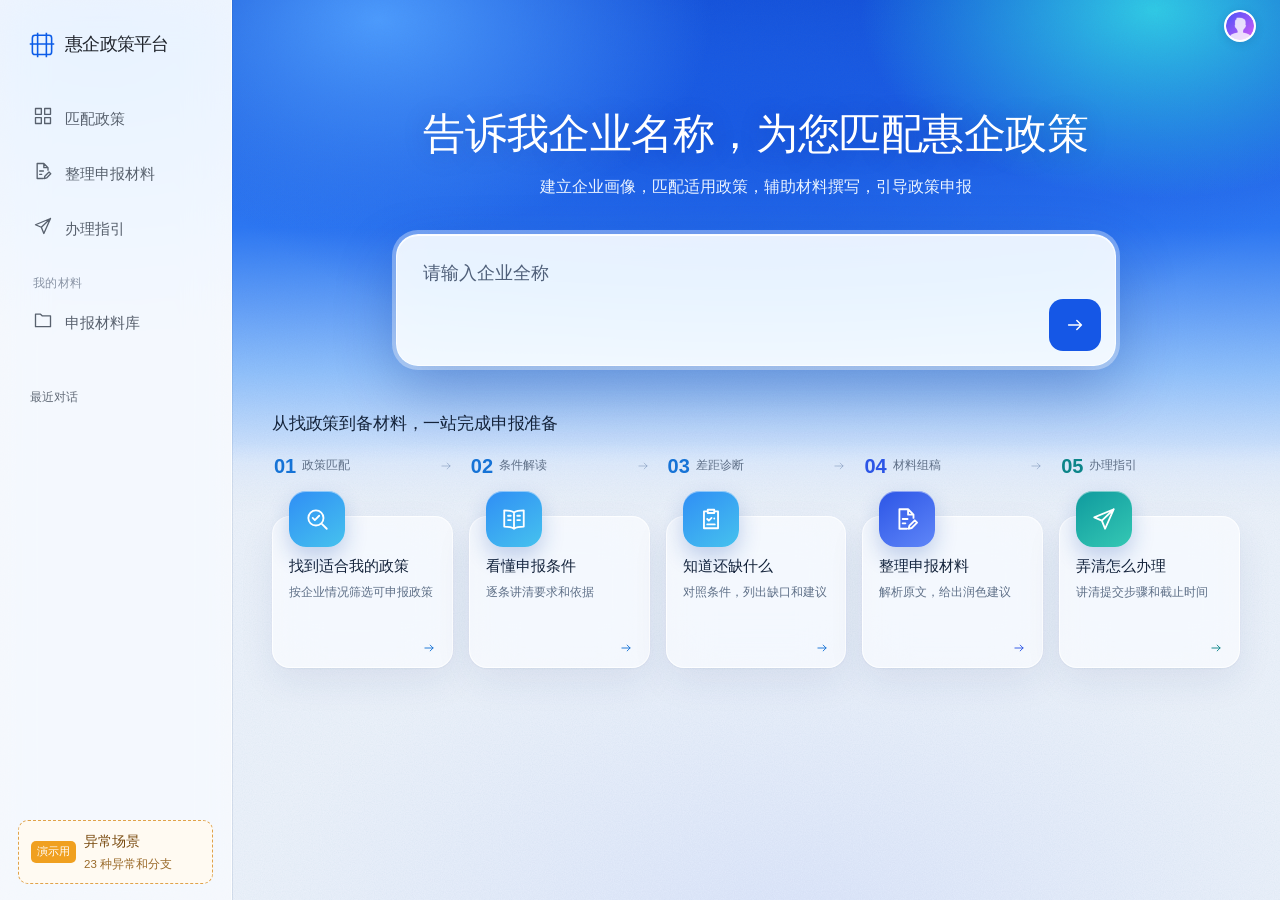
==== index.html @ 9d488b81 "Publish 8773: scenario 17 uses an online-submission policy Co-Authored-By: Claude Opus 5.5 <noreply@" ====
<!doctype html>
<html lang="zh-CN">
<head>
  <meta charset="utf-8">
  <meta name="viewport" content="width=device-width,initial-scale=1">
  <meta name="theme-color" content="#f5f6f8">
  <title>企政策智能体V2.3</title>
  <meta name="description" content="企政策智能体V2.3">
  <meta property="og:title" content="企政策智能体V2.3">
  <meta property="og:description" content="企政策智能体V2.3">
  <link rel="icon" href="data:image/svg+xml,%3Csvg xmlns='http://www.w3.org/2000/svg' viewBox='0 0 40 40'%3E%3Crect width='40' height='40' rx='10' fill='%230c5ce8'/%3E%3Cpath d='M11 12h18v16H11zM16 8v24m8-24v24M8 20h24' stroke='white' fill='none' stroke-width='2'/%3E%3C/svg%3E">
  <link rel="stylesheet" href="styles.css?v=glass-d11-check">
  <link rel="stylesheet" href="materials.css?v=glass-d11-check">
  <link rel="stylesheet" href="project-workspace.css?v=glass-d11-check">
  <link rel="stylesheet" href="prep-cards.css?v=reuse-1112b">
  <link rel="stylesheet" href="version-drawer.css?v=glass-d11-check">
  <link rel="stylesheet" href="batch.css?v=glass-d11-check">
  <link rel="stylesheet" href="home-feed.css?v=glass-d11-check">
  <link rel="stylesheet" href="home.css?v=glass-d11-check">
  <link rel="stylesheet" href="match.css?v=relax-1112b">
  <link rel="stylesheet" href="drawer.css?v=glass-d11-check">
  <link rel="stylesheet" href="start-home.css?v=glass-d11-check">
  <link rel="stylesheet" href="aurora-glass.css?v=glass-d11-check">
  <link rel="stylesheet" href="v23.css?v=guide-1113">
  <script defer src="expert-personas.js?v=subsidy-1110"></script>
  <script defer src="sim.js?v=real-1112"></script>
  <script defer src="public-policy-data.js?v=upload-1113"></script>
  <script defer src="landing-data.js?v=glass-d11-check"></script>
  <script defer src="home-feed.js?v=glass-d11-check"></script>
  <script defer src="demo-data.js?v=glass-d11-check"></script>
  <script defer src="store.js?v=v23-share-1112"></script>
  <script defer src="materials.js?v=ai-1112"></script>
  <script defer src="views.js?v=glass-d11-check"></script>
  <script defer src="match.js?v=revert-1113"></script>
  <script defer src="chat.js?v=revert-1113"></script>
  <script defer src="project-workspace.js?v=real-1112b"></script>
  <script defer src="batch.js?v=v23-own"></script>
  <script defer src="scenarios.js?v=prd-1113"></script>
  <script defer src="app.js?v=edit-1112"></script>
</head>
<body>
  <a class="skip-link" href="#page-content">跳到主要内容</a>
  <div class="app-shell">
    <button class="sidebar-backdrop" aria-label="关闭菜单" data-action="close-menu" hidden></button>
    <aside class="sidebar" id="sidebar" aria-label="主要导航">
      <a class="brand" href="#dashboard" data-route="dashboard" aria-label="返回惠企政策平台首页">
        <svg viewBox="0 0 32 32" aria-hidden="true"><rect x="5" y="6" width="22" height="22" rx="3"/><path d="M11 3v28M21 3v28M2 16h28"/></svg>
        <span>惠企政策平台</span>
      </a>
      <button class="create-button" data-route="new" hidden><span data-icon="plus"></span>创建新任务</button>
      <!-- V2.3：左侧导航：匹配政策 / 整理申报材料 / 办理指引（每次都新开对话），我的材料，最近对话。 -->
      <nav class="primary-nav" aria-label="主要导航">
        <a href="#dashboard?work=interpret" data-nav="interpret" data-action="nav-work" data-work="interpret" title="不知道能申报什么政策，从企业开始找"><span data-icon="grid"></span>匹配政策</a>
        <a href="#dashboard?work=assembly" data-nav="assembly" data-action="nav-work" data-work="assembly" title="已经选好政策，来整理申报材料"><span data-icon="step-compose"></span>整理申报材料</a>
        <a href="#dashboard?work=guidance" data-nav="guidance" data-action="nav-work" data-work="guidance" title="材料已经备好，来核对并了解怎么提交"><span data-icon="step-submit"></span>办理指引</a>
        <a href="#batch" data-nav="batch" hidden><span data-icon="search"></span>批量匹配</a>
        <a href="#services" data-nav="services" hidden><span data-icon="layers"></span>政策服务</a>
        <div class="sidebar-section-heading nav-group-heading">我的材料</div>
        <a href="#library" data-nav="library"><span data-icon="folder"></span>申报材料库</a>
      </nav>
      <div class="sidebar-projects"><div class="sidebar-section-heading">最近对话</div><div id="recent-projects"></div></div>
      <!-- 演示入口：和产品导航分开，固定在左下角，正式版不带。 -->
      <a class="demo-entry" href="#scenarios" data-nav="scenarios" title="一键查看主流程之外的 23 种异常和分支"><span class="demo-entry-tag">演示用</span><strong>异常场景</strong><small>23 种异常和分支</small></a>
      <div class="sidebar-bottom"><div class="demo-identity"><span class="identity-mark">企</span><div><strong>企业服务空间</strong></div><span class="demo-dot" aria-hidden="true"></span></div><p id="storage-status" class="storage-status" aria-live="polite"></p></div>
    </aside>
    <div class="app-account">
      <button type="button" class="app-avatar" data-account-toggle aria-label="账号" aria-haspopup="true" aria-expanded="false"><img src="assets/default-avatar.png" alt=""></button>
      <div class="account-menu" role="menu" hidden>
        <div class="account-menu-head">
          <img src="assets/default-avatar.png" alt="">
          <div class="account-menu-id"><strong>万大圣用户</strong><span>138****0000</span></div>
        </div>
        <button type="button" class="account-menu-logout" data-account-logout role="menuitem">退出登录</button>
      </div>
    </div>
    <div class="main-shell">
      <header class="mobile-header"><button class="icon-button" aria-label="打开菜单" aria-expanded="false" aria-controls="sidebar" data-action="open-menu"><span data-icon="menu"></span></button><a href="landing.html">惠企政策平台</a></header>
      <div class="user-filter" hidden><label for="user-type">用户筛选</label><select id="user-type"><option value="enterprise">企业用户</option><option value="researcher">政策研究员</option></select></div>
      <main id="main-content"><div id="page-content" tabindex="-1"></div></main>
    </div>
  </div>
  <div class="toast" id="toast" role="status" aria-live="polite" hidden></div>
  <noscript><p class="noscript">请在浏览器中开启 JavaScript，以使用任务与材料版本功能。</p></noscript>
</body>
</html>
---- styles.css ----
:root{--ink:#20242c;--muted:#626b78;--soft:#f5f6f8;--line:#e5e8ed;--blue:#0c5ce8;--blue-hover:#074bbf;--blue-wash:#edf3ff;--green:#28664b;--green-wash:#edf5ef;--amber:#8a541c;--amber-wash:#fbf2e6;--radius:14px;--sidebar:232px;--ease:cubic-bezier(.16,1,.3,1);color-scheme:light;font-family:-apple-system,BlinkMacSystemFont,"Segoe UI","PingFang SC","Microsoft YaHei",sans-serif;color:var(--ink);font-synthesis:none;line-height:1.6;font-size:14px}
*{box-sizing:border-box}body{margin:0;background:#fff}button,input,textarea,select{font:inherit}button,a,input,textarea,select{-webkit-tap-highlight-color:transparent}button{color:inherit;cursor:pointer}a{color:inherit;text-decoration:none}button{border:0;background:none}button:disabled,[aria-disabled=true]{cursor:not-allowed;opacity:.55}button:focus-visible,a:focus-visible,summary:focus-visible{outline:3px solid #83adff;outline-offset:4px}input:focus-visible,textarea:focus-visible,select:focus-visible{outline:2px solid var(--blue);outline-offset:2px}::selection{background:#d7e5ff;color:#163e82}input,textarea{caret-color:var(--blue)}::-webkit-scrollbar{width:7px;height:7px}::-webkit-scrollbar-thumb{background:#cdd2da;border-radius:8px}::-webkit-scrollbar-track{background:transparent}h1,h2,h3,h4,p{margin:0}h1,h2,h3,h4{font-weight:600;text-wrap:balance;line-height:1.4}h1{font-size:28px;letter-spacing:-.025em}h2{font-size:18px;letter-spacing:-.015em}h3{font-size:15px}h4{font-size:15px}svg.icon{width:20px;height:20px;stroke:currentColor;stroke-width:1.6;fill:none;stroke-linecap:round;stroke-linejoin:round;flex-shrink:0}small{font-size:12px}.muted{color:var(--muted)}.sr-only{position:absolute;width:1px;height:1px;padding:0;margin:-1px;overflow:hidden;clip:rect(0,0,0,0);white-space:nowrap;border:0}[hidden]{display:none!important}.skip-link{position:fixed;left:260px;top:-80px;padding:10px 20px;background:var(--blue);color:white;z-index:100}.skip-link:focus{top:12px}.app-shell{min-height:100dvh}.sidebar{position:fixed;inset:0 auto 0 0;width:var(--sidebar);background:var(--soft);padding:30px 18px 16px;display:flex;flex-direction:column;z-index:40}.brand{display:flex;gap:9px;align-items:center;padding:0 10px;font-size:18px;letter-spacing:-.04em;font-weight:650;white-space:nowrap}.brand svg{width:28px;height:28px;stroke:var(--blue);fill:none;stroke-width:1.8}.create-button{display:flex;align-items:center;justify-content:flex-start;gap:12px;margin:38px 0 22px;border-radius:10px;padding:13px 15px;background:#fff;box-shadow:0 2px 5px #242d3d09;font-size:15px;font-weight:600;transition:background .18s}.create-button:hover{background:#e9edf3}.primary-nav{display:grid;gap:6px}.primary-nav a{padding:11px 15px;display:flex;align-items:center;gap:12px;border-radius:9px;color:#58616e;font-size:15px}.primary-nav a:hover{background:#e9ecf1;color:var(--ink)}.primary-nav a.is-active{background:#e5edff;color:#174faf;font-weight:600}.sidebar-projects{margin-top:40px;padding:0 12px;overflow:auto}.sidebar-section-heading{font-size:12px;color:var(--muted);margin-bottom:12px}.recent-project{display:block;max-width:100%;overflow:hidden;text-overflow:ellipsis;white-space:nowrap;padding:7px 0;text-align:left;color:#5e6672;font-size:13px}.recent-project:hover{color:var(--blue)}.sidebar-bottom{margin-top:auto;padding:24px 8px 0}.demo-identity{display:flex;align-items:center;gap:10px}.identity-mark{display:grid;place-items:center;width:35px;height:35px;background:#e6ebf3;color:#364255;border-radius:10px;font-weight:600}.demo-identity strong{display:block;font-size:13px;font-weight:500}.demo-identity div span{display:block;font-size:11px;color:var(--muted)}.demo-dot{margin-left:auto;width:6px;height:6px;border-radius:50%;background:#6a8575}.storage-status{color:var(--amber);font-size:11px;margin-top:10px;line-height:1.6}.storage-status:empty{display:none}.main-shell{margin-left:var(--sidebar)}#main-content{max-width:1512px;padding:42px 48px 64px;margin:0 auto}#page-content{outline:none}.mobile-header{display:none}.page-header{display:flex;align-items:center;justify-content:space-between;gap:24px;margin-bottom:30px}.page-header p{margin-top:8px;max-width:72ch}.page-actions,.focus-actions{display:flex;align-items:center;gap:18px}.button,.text-button,.icon-button{display:inline-flex;align-items:center;justify-content:center;gap:8px;min-height:38px;border-radius:8px;font-weight:500;white-space:nowrap;transition:background .16s,color .16s}.button{padding:9px 16px;line-height:1.45;font-size:13px}.button-primary{background:var(--blue);color:#fff}.button-primary:hover{background:var(--blue-hover)}.button-secondary{background:#f0f2f5;color:#344050}.button-secondary:hover{background:#e4e8ee}.text-button{color:var(--blue);min-height:34px;padding:5px 0;font-size:13px}.text-button:hover{color:#073b94;text-decoration:underline;text-underline-offset:4px}.icon-button{width:38px;height:38px}.icon-button:hover{background:var(--soft)}.tag{display:inline-flex;align-items:center;gap:4px;font-size:11px;font-weight:500;line-height:1.4;padding:4px 7px;border-radius:4px;white-space:nowrap}.tag-muted{color:#5d6673;background:#f0f2f5}.tag-success{color:var(--green);background:var(--green-wash)}.tag-warn{color:var(--amber);background:var(--amber-wash)}.section-heading{display:flex;align-items:center;justify-content:space-between;gap:16px;margin-bottom:18px}.section-heading>.muted{font-size:12px}.focus-panel{display:grid;grid-template-columns:1fr 220px;background:#f3f6fb;border-radius:var(--radius);overflow:hidden;margin-bottom:38px}.focus-main{padding:30px 32px}.section-label{display:block;font-size:12px;color:var(--muted);margin-bottom:8px}.focus-main h2{font-size:24px;margin-bottom:6px}.focus-next{margin:22px 0 14px;font-size:14px;font-weight:500}.focus-actions{margin-top:22px}.focus-side{background:#eaf0f9;display:flex;flex-direction:column;align-items:flex-start;justify-content:center;padding:26px 32px;font-size:13px}.focus-side>.muted{font-size:12px;margin-top:3px}.readiness-value{font-size:46px;font-weight:600;letter-spacing:-.04em;line-height:1.4;font-variant-numeric:tabular-nums}.readiness-value span{font-size:20px;margin-left:3px}.focus-side .text-button{margin-top:7px}.step-progress{max-width:320px;display:flex;align-items:center;gap:14px;font-size:11px;color:var(--muted);font-variant-numeric:tabular-nums}.step-progress span{white-space:nowrap}progress{appearance:none;border:0;height:5px;width:100%;border-radius:6px;display:block;background:#dfe5ef;overflow:hidden}progress::-webkit-progress-bar{background:#dfe5ef;border-radius:6px}progress::-webkit-progress-value{background:#6b8ebc;border-radius:6px}progress::-moz-progress-bar{background:#6b8ebc;border-radius:6px}.capability-section{margin-bottom:38px}.capability-strip{display:grid;grid-template-columns:repeat(6,minmax(0,1fr));gap:14px}.capability-item{display:flex;align-items:center;gap:10px;text-align:left;padding:14px 8px;border-radius:10px;transition:background .15s;font-size:12px;font-weight:500}.capability-item:hover{background:#f4f6fa}.role-avatar{display:block;flex:none;width:42px;height:42px;border-radius:50%;background:#e6eefc url("data:image/svg+xml,%3Csvg xmlns='http://www.w3.org/2000/svg' viewBox='0 0 22 24' fill='%231f5fd6'%3E%3Cpath d='M10 4l1.9 5.6 5.6 1.9-5.6 1.9L10 19l-1.9-5.6-5.6-1.9 5.6-1.9L10 4Zm7.5 12l.8 2.2 2.2.8-2.2.8-.8 2.2-.8-2.2-2.2-.8 2.2-.8.8-2.2Z'/%3E%3C/svg%3E") center/62% no-repeat}.capability-item .role-avatar{width:36px;height:36px}.task-board{display:grid;grid-template-columns:repeat(3,minmax(0,1fr));gap:22px}.board-column{min-width:0}.board-column-header{display:flex;gap:9px;align-items:center;margin-bottom:16px;font-size:13px;padding:0 2px}.board-column-header h3{font-size:13px;font-weight:500}.board-count{display:grid;place-items:center;min-width:20px;height:20px;background:#eceff3;border-radius:5px;color:#55606f;font-size:11px;font-variant-numeric:tabular-nums}.board-cards{display:grid;gap:14px}.task-card{padding:20px;background:#f7f8fa;border-radius:12px;min-width:0}.task-card-company{display:block;font-size:11px;white-space:nowrap;overflow:hidden;text-overflow:ellipsis;margin-bottom:10px}.task-card-title{padding:0;text-align:left;font-size:15px;line-height:1.5;font-weight:600;overflow-wrap:anywhere}.task-card-title:hover{color:var(--blue)}.task-card>p{margin:12px 0 22px;color:var(--muted);font-size:12px;line-height:1.8}.task-card .step-progress{display:grid;gap:8px}.task-card-footer{display:flex;align-items:center;justify-content:space-between;gap:8px;margin-top:17px;padding-top:12px;border-top:1px solid var(--line)}.task-card-footer>.muted{font-size:11px}.task-card-footer .text-button{font-size:12px}.board-empty{padding:28px 8px;font-size:12px}.archive-section{margin-top:36px}.archive-row{display:flex;align-items:center;gap:20px;padding:18px 0;border-top:1px solid var(--line)}.archive-row>div{flex:1}.archive-row p{font-size:12px;margin-top:4px}.archive-row h3{font-size:14px}.task-stepper{display:flex;list-style:none;margin:0 0 40px;padding:0;gap:12px}.task-stepper li{flex:1;position:relative}.task-stepper li:not(:last-child):after{content:"";position:absolute;right:3px;top:19px;width:calc(100% - 48px);height:1px;background:var(--line);transform:translateX(50%);z-index:-1}.task-stepper button{padding:0;display:flex;align-items:center;flex-wrap:wrap;gap:10px;text-align:left;background:#fff;max-width:150px}.step-number{display:grid;place-items:center;width:32px;height:32px;border-radius:50%;background:#edf0f5;color:#687487;font-size:12px;flex:none}.step-number .icon{width:15px;height:15px}.task-stepper button>span:nth-child(2){font-size:13px;font-weight:500}.task-stepper small{flex-basis:100%;padding-left:42px;color:var(--muted);margin-top:-8px;font-size:11px}.is-complete .step-number{background:#e5efff;color:var(--blue)}.task-overview{display:grid;grid-template-columns:.85fr 1.15fr;gap:48px;margin-bottom:42px}.content-panel>h2{margin-bottom:16px}.content-panel>p{margin:12px 0}.content-panel>h2:not(:first-child){margin-top:30px}.next-action-text{font-size:22px;font-weight:500;line-height:1.5}.content-panel>.step-progress{margin:24px 0}.summary-list{margin:0;display:grid;gap:14px}.summary-list>div{display:grid;grid-template-columns:90px 1fr;gap:20px;line-height:1.7;font-size:13px}.summary-list dt{color:var(--muted)}.summary-list dd{margin:0;overflow-wrap:anywhere}.result-links{display:grid;grid-template-columns:repeat(3,minmax(0,1fr));column-gap:32px}.result-link{position:relative;padding:20px 24px 20px 0;border-top:1px solid var(--line);display:grid;text-align:left;gap:5px}.result-link>span{font-weight:500}.result-link small{color:var(--muted);font-size:12px}.result-link svg{position:absolute;right:0;top:22px;width:16px}.result-link:hover{color:var(--blue)}.new-task-layout{max-width:900px;margin:52px auto 0}.new-task-form{max-width:100%}.form-grid{display:grid;grid-template-columns:repeat(2,minmax(0,1fr));gap:22px}.form-field{display:grid;gap:8px;min-width:0;font-size:13px;font-weight:500}.form-field input,.form-field textarea,.services-toolbar input,.source-editor{width:100%;border:1px solid #d7dce4;background:#fff;border-radius:8px;padding:11px 13px;color:var(--ink);font-weight:400;min-height:42px;line-height:1.65;resize:vertical}.form-field input::placeholder,.form-field textarea::placeholder,.services-toolbar input::placeholder{color:#737b88}.new-task-form .form-grid{grid-template-columns:1.6fr 1fr 1.2fr;margin-top:26px}.request-field{margin-top:24px}.request-field textarea{min-height:155px;padding:18px;font-size:15px;border-radius:14px}.form-actions{margin-top:20px;display:flex;align-items:center;justify-content:space-between;gap:16px}.form-actions>.muted{font-size:12px}.prompt-examples{margin-top:40px;display:grid;grid-template-columns:repeat(3,1fr);gap:16px}.prompt-examples>h2{grid-column:1/-1;font-size:13px;color:var(--muted);font-weight:400;margin-bottom:0}.prompt-card{display:flex;align-items:center;justify-content:space-between;padding:17px 18px;border-radius:10px;background:#f5f6f8;font-size:13px;font-weight:500;gap:8px}.prompt-card:hover{background:#eaf0fa}.prompt-card svg{width:16px}.start-work-visual{width:156px;height:126px;position:relative;overflow:hidden;margin:0 auto 26px;pointer-events:none}.start-work-visual img{width:489.6px;height:293.6px;position:absolute;max-width:none;left:-165.4px;top:-81.4px}.new-task-intro{text-align:center;margin-bottom:34px}.new-task-intro h2{font-size:26px;letter-spacing:-.02em}.new-task-intro p{font-size:13px;margin-top:10px;color:var(--muted)}.profile-layout{display:grid;grid-template-columns:minmax(0,1.1fr) minmax(0,1fr);gap:54px}.profile-layout .section-heading{margin-bottom:24px}.profile-layout .form-actions{flex-wrap:wrap}.profile-layout form>.muted{font-size:12px;margin-top:20px}.source-list{display:grid}.source-row{display:flex;align-items:center;justify-content:space-between;gap:10px;padding:15px 0;border-top:1px solid var(--line);font-size:12px}.source-row>div{display:flex;align-items:center;gap:9px;flex-wrap:wrap}.source-row .icon{width:17px;color:#7a8595}.source-row .text-button{font-size:12px}.services-toolbar{display:flex;align-items:center;justify-content:space-between;gap:24px;padding-bottom:0;margin-bottom:30px;border-bottom:1px solid var(--line)}.service-tabs{display:flex;align-items:center;gap:30px;align-self:stretch}.service-tab{font-size:17px;font-weight:500;color:#727b89;padding:16px 0 20px;position:relative}.service-tab.is-active{color:var(--ink);font-weight:600}.service-tab.is-active:after{content:"";height:3px;position:absolute;bottom:-1px;left:0;right:0;background:var(--blue);border-radius:3px}.services-toolbar form{display:flex;gap:8px;margin-bottom:10px}.services-toolbar input{max-width:230px;min-height:36px;padding:7px 11px;font-size:12px}.services-grid{display:grid;grid-template-columns:repeat(3,minmax(0,1fr));column-gap:32px;row-gap:36px}.service-card{min-width:0;border-top:1px solid var(--line);padding-top:24px;display:flex;flex-direction:column}.service-card>.role-avatar{width:54px;height:54px;margin-bottom:17px}.service-card h2{font-size:18px}.service-description{margin:12px 0;color:var(--muted);font-size:13px;line-height:1.85;max-width:42ch}.service-output{font-size:12px;line-height:1.8;margin-top:8px}.service-output>.muted{display:block;font-size:11px;margin-bottom:2px}.service-card-footer{display:flex;align-items:center;justify-content:space-between;gap:12px;margin-top:auto;padding-top:22px}.service-tags{display:flex;flex-wrap:wrap;gap:6px}.team-avatar-stack{display:flex;padding-left:0;margin-bottom:18px}.team-avatar-stack .role-avatar{width:46px;height:46px;box-shadow:0 0 0 3px white}.team-avatar-stack .role-avatar+.role-avatar{margin-left:-8px}.services-grid:has(.team-sequence){grid-template-columns:repeat(2,minmax(0,1fr));gap:40px}.team-sequence{list-style:none;counter-reset:team-step;display:grid;grid-template-columns:1fr 1fr;gap:12px 20px;padding:20px 0;margin:0;border-top:1px solid var(--line)}.team-sequence li{counter-increment:team-step;font-size:12px;display:flex;gap:8px}.team-sequence li:before{content:counter(team-step);display:inline-grid;place-items:center;width:19px;height:19px;background:#edf2fa;color:#45638e;border-radius:4px;font-size:10px;flex:none}.policy-list{display:grid;grid-template-columns:repeat(2,minmax(0,1fr));gap:36px}.policy-card{padding:22px 0;border-top:1px solid var(--line)}.policy-card-head{display:flex;justify-content:space-between;gap:12px;margin-bottom:15px}.policy-card h2{font-size:20px;margin-bottom:12px}.policy-card>p{font-size:13px;color:var(--muted);line-height:1.85;margin-bottom:12px}.policy-reasons{margin:20px 0;font-size:12px}.policy-reasons h3{font-size:12px;font-weight:500}.policy-reasons ul{padding-left:18px;color:var(--muted);line-height:1.9}.policy-detail-grid{display:grid;grid-template-columns:minmax(0,1fr) 280px;gap:64px}.policy-summary{max-width:70ch;line-height:1.9}.policy-side{align-self:start;background:#f4f6fa;border-radius:12px;padding:24px}.policy-side>.muted{font-size:12px;margin:24px 0}.policy-side .button{width:100%}.policy-side>.text-button{display:flex;margin-top:10px}.mock-score{display:flex;align-items:center;gap:28px}.mock-score>div:first-child{display:flex;flex-direction:column}.mock-score .muted{font-size:12px;max-width:27ch}.mock-score strong{font-size:44px;font-weight:550;letter-spacing:-.04em;line-height:1.4;font-variant-numeric:tabular-nums}.mock-score strong small{font-size:19px;margin-left:3px}.mock-score>div:last-child p{font-size:11px;line-height:1.7;margin-top:9px}.policy-side .mock-score{align-items:flex-start;gap:22px;flex-wrap:wrap}.reading-list,.material-list{padding-left:18px;color:#505c6c;font-size:13px;line-height:1.9}.reading-list li,.material-list li{padding:5px 0}.diagnosis-overview{display:grid;grid-template-columns:1fr 1fr;gap:40px;padding:28px 30px;background:#f4f6fa;border-radius:12px;margin-bottom:40px}.diagnosis-overview h2{font-size:24px}.diagnosis-overview p{font-size:12px}.diagnosis-overview .content-panel+.content-panel{padding-left:30px;border-left:1px solid #dfe4ec;display:flex;align-items:center}.readiness-progress{height:6px;max-width:380px;margin:20px 0}.requirement-row{display:flex;align-items:center;justify-content:space-between;gap:24px;padding:23px 0;border-top:1px solid var(--line)}.requirement-heading{display:flex;align-items:center;gap:12px;margin-bottom:8px}.requirement-main>p{font-size:13px;color:#535f70;line-height:1.9;max-width:68ch}.requirement-main>.muted{font-size:11px;margin-top:5px;color:var(--muted)}.requirement-actions{display:flex;align-items:center;gap:14px;flex-shrink:0;font-size:12px}.next-suggestion{margin-top:36px;padding:26px 30px;background:#f5f7fa;border-radius:12px}.next-suggestion p{margin:10px 0 18px;font-size:13px;max-width:72ch;color:#586577}.guidance-steps{list-style:none;margin:0;padding:0;max-width:850px}.guidance-steps li{display:flex;gap:20px;padding:24px 0;border-top:1px solid var(--line)}.guidance-steps h3{font-size:16px;margin-bottom:9px}.guidance-steps p{font-size:13px;color:var(--muted);line-height:1.9;max-width:70ch}.guidance-steps .text-button{margin-top:8px}.pending-checklist{margin-top:32px}.source-page{max-width:950px}.source-editor{display:block;min-height:320px;line-height:1.9;margin:20px 0;font-size:14px}.source-context{padding:18px 22px;border-radius:10px;background:#f3f6fb;font-size:13px;color:#536174}.empty-state{padding:56px 20px;background:#f7f8fa;border-radius:12px;text-align:center;grid-column:1/-1}.empty-state h2{font-size:20px}.empty-state p{margin:12px 0 20px}.empty-state .button{margin-top:10px}.match-intro{padding:32px;background:#f5f7fa;border-radius:12px}.match-intro .button{margin-top:14px}.toast{position:fixed;left:calc(50% + var(--sidebar)/2);bottom:28px;transform:translateX(-50%);background:#273343;color:#fff;padding:12px 20px;border-radius:9px;max-width:min(550px,calc(100vw - 40px));box-shadow:0 8px 30px #202d4320;z-index:100;font-size:13px;line-height:1.7}.noscript{padding:30px}.sidebar-backdrop{position:fixed;inset:0;background:#1c263b55;z-index:35}.form-error{padding:12px 16px;background:var(--amber-wash);color:var(--amber);border-radius:8px;font-size:13px;margin-bottom:20px}a,button{touch-action:manipulation}
@media(min-width:1600px){#main-content{padding-top:50px}.focus-main{padding:36px 38px}.capability-strip{gap:24px}.capability-item{font-size:13px}.task-card{padding:24px}.focus-panel{grid-template-columns:1fr 250px}}
@media(max-width:1250px){:root{--sidebar:214px}#main-content{padding:32px}.capability-strip{grid-template-columns:repeat(3,minmax(0,1fr));gap:4px 18px}.capability-item{font-size:13px}.focus-panel{grid-template-columns:1fr 190px}.focus-main{padding:26px}.focus-side{padding:24px}.task-board{gap:15px}.task-card{padding:17px}.services-grid{grid-template-columns:repeat(2,minmax(0,1fr))}.profile-layout{grid-template-columns:1fr;gap:36px}.policy-detail-grid{grid-template-columns:minmax(0,1fr) 240px;gap:32px}.task-stepper{gap:16px}.task-stepper button{gap:7px}.task-stepper button>span:nth-child(2){font-size:12px}.task-stepper small{padding-left:39px}.task-stepper li:not(:last-child):after{display:none}.new-task-form .form-grid{grid-template-columns:1fr 1fr}.new-task-form .form-grid>.form-field:first-child{grid-column:1/-1}}
@media(max-width:900px){.task-board{grid-template-columns:1fr}.board-column-header{margin-top:8px}.board-cards{grid-template-columns:repeat(2,minmax(0,1fr))}.focus-panel{grid-template-columns:1fr 150px}.focus-main h2{font-size:22px}.focus-side{padding:20px}.readiness-value{font-size:40px}.task-overview{grid-template-columns:1fr;gap:30px}.task-stepper{gap:12px;overflow:auto;padding-bottom:10px}.task-stepper li{min-width:95px}.task-stepper button{display:grid;justify-items:start;gap:7px}.task-stepper small{padding:0;margin:0}.result-links{grid-template-columns:1fr 1fr}.policy-list{grid-template-columns:1fr;gap:12px}.policy-detail-grid{grid-template-columns:1fr;gap:30px}.policy-side .mock-score{flex-wrap:nowrap}.policy-side{max-width:none}.policy-side .button{width:auto}.policy-side>.text-button{display:inline-flex;margin-left:20px}.services-toolbar{align-items:stretch;flex-direction:column;gap:14px}.service-tabs{gap:24px}.services-toolbar form{align-self:stretch}.services-toolbar input{max-width:none}.services-grid,.services-grid:has(.team-sequence){grid-template-columns:1fr;gap:28px}.diagnosis-overview{grid-template-columns:1fr;gap:20px;padding:24px}.diagnosis-overview .content-panel+.content-panel{padding:20px 0 0;border-left:0;border-top:1px solid var(--line)}.requirement-row{align-items:flex-start;flex-direction:column;gap:10px}.requirement-actions{align-self:flex-end}.prompt-examples{grid-template-columns:1fr}.prompt-examples>h2{margin-bottom:2px}.prompt-card{padding:14px 18px}.new-task-layout{margin-top:20px}.new-task-intro h2{font-size:24px}.form-actions{flex-wrap:wrap}.form-actions>.muted{max-width:42ch}}
@media(max-width:700px){:root{--sidebar:232px}body.menu-open{overflow:hidden}.sidebar{transform:translateX(-100%);transition:transform .24s var(--ease)}body.menu-open .sidebar{transform:translateX(0)}.main-shell{margin-left:0}.mobile-header{height:62px;display:flex;align-items:center;gap:12px;padding:0 18px;border-bottom:1px solid var(--line);font-weight:600;font-size:15px}.mobile-demo{margin-left:auto;font-weight:400;font-size:11px;color:var(--muted)}#main-content{padding:28px 20px 48px}.page-header{align-items:flex-start;margin-bottom:24px;gap:14px}.page-header h1{font-size:23px;line-height:1.5}.page-header p{font-size:12px}.page-actions{flex-shrink:0;gap:8px}.page-actions .button{font-size:11px;min-height:34px;padding:8px 10px}.focus-panel{grid-template-columns:1fr;margin-bottom:30px}.focus-main{padding:24px}.focus-side{padding:18px 24px;display:grid;grid-template-columns:1fr auto;column-gap:12px}.focus-side>p:first-child{align-self:end}.readiness-value{grid-column:2;grid-row:1/3;font-size:36px}.focus-side>.text-button{grid-column:1/-1;justify-self:start;margin-top:8px}.focus-main h2{font-size:22px}.focus-main .step-progress{max-width:none}.capability-strip{gap:6px;grid-template-columns:repeat(3,minmax(0,1fr))}.capability-item{flex-direction:column;gap:7px;font-size:11px;padding:10px 3px;text-align:center}.capability-section{margin-bottom:30px}.section-heading h2{font-size:17px}.board-cards{grid-template-columns:1fr}.task-board{gap:24px}.task-card{padding:20px}.task-card .step-progress{grid-template-columns:105px 1fr;gap:14px}.task-card>p{margin:10px 0 16px}.task-card-footer{margin-top:12px;padding-top:8px}.toast{left:50%;bottom:20px;width:max-content}.form-grid,.new-task-form .form-grid{grid-template-columns:1fr;gap:18px}.new-task-form .form-grid>.form-field:first-child{grid-column:auto}.form-field input,.form-field textarea,.services-toolbar input,.source-editor{font-size:16px}.new-task-intro h2{font-size:23px}.new-task-intro p{font-size:12px}.start-work-visual{width:122px;height:100px;margin-bottom:20px}.start-work-visual img{width:385.56px;height:231.21px;left:-130.04px;top:-63.89px}.prompt-examples{margin-top:30px;gap:10px}.request-field{margin-top:18px}.form-actions{gap:18px}.form-actions>.button{margin-left:auto}.services-grid{gap:30px}.service-card-footer .button{min-height:42px}.service-description{max-width:none}.team-sequence{gap:12px 18px}.policy-side .mock-score{gap:24px}.policy-side>.text-button{margin-left:12px}.mock-score strong{font-size:40px}.diagnosis-overview{padding:22px;gap:14px}.diagnosis-overview h2{font-size:22px}.requirement-heading{flex-wrap:wrap;gap:8px}.requirement-main>p{font-size:12px}.requirement-actions{flex-wrap:wrap;justify-content:flex-end}.next-suggestion{padding:22px}.task-overview{gap:32px}.result-links{grid-template-columns:1fr}.archive-row{flex-wrap:wrap;gap:12px}.archive-row>div{flex-basis:100%}.summary-list>div{grid-template-columns:80px 1fr;gap:10px}.guidance-steps li{gap:14px}.guidance-steps h3{font-size:15px}.guidance-steps p{font-size:12px}.skip-link{left:20px}.source-row>div{gap:7px}.source-row>div .tag{margin-left:24px}.source-row>div .icon{width:16px}.source-row>.muted{font-size:11px;white-space:nowrap}.source-row{gap:6px}.source-row .text-button{white-space:nowrap}.page-header:has(+.task-stepper){flex-direction:column}.profile-layout .form-actions{align-items:flex-start}}
@media(prefers-reduced-motion:reduce){*,*:before,*:after{scroll-behavior:auto!important;transition:none!important;animation:none!important}}
/* 能力卡与顾问对话 */
.capability-item{background:#f5f7fa;padding:16px 10px}.capability-item:hover{background:#eaf0f9}.capability-strip{gap:12px}.services-grid{gap:22px}.service-card{border:0;background:#f6f7fa;border-radius:14px;padding:26px;transition:background .16s}.service-card:hover{background:#f0f3f8}.team-avatar-stack .role-avatar{box-shadow:0 0 0 3px #f6f7fa}.team-sequence{border-top-color:#dfe4ed}.services-grid:has(.team-sequence){gap:24px}.policy-card{padding:24px;background:#f6f7fa;border:0;border-radius:14px}.policy-list{gap:22px}.task-overview{grid-template-columns:minmax(0,1.3fr) minmax(0,.8fr);gap:38px}.adviser-card{min-width:0;padding:24px;background:#f5f7fa;border-radius:14px}.adviser-card>header{display:flex;align-items:center;gap:10px;margin-bottom:18px}.adviser-card h2{font-size:16px}.adviser-card header>.muted{font-size:11px;margin-left:auto}.adviser-mark{display:grid;place-items:center;width:29px;height:29px;background:#e3ecfc;color:#2357a6;border-radius:8px}.adviser-mark .icon{width:17px;height:17px}.chat-messages{max-height:350px;overflow:auto;display:flex;flex-direction:column;align-items:flex-start;gap:14px;padding:0 2px 14px}.chat-message{font-size:13px;line-height:1.9;white-space:pre-wrap;overflow-wrap:anywhere;max-width:96%}.chat-assistant{color:#45546b}.chat-user{align-self:flex-end;background:#e3ebfa;padding:10px 14px;border-radius:10px;color:#294574}.chat-suggestions{display:flex;flex-wrap:wrap;align-items:center;gap:8px;margin:2px 0 16px}.chat-suggestions>button{background:#fff;padding:7px 9px;border-radius:6px;font-size:11px;color:#536782}.chat-suggestions>button:hover{background:#e7edf8}.chat-suggestions>.chat-next{display:flex;align-items:center;gap:5px;color:var(--blue)}.chat-next .icon{width:13px;height:13px}#adviser-chat-form{display:flex;gap:10px;align-items:flex-end;background:white;border-radius:9px;padding:10px 12px}#adviser-message{flex:1;width:0;border:0;resize:vertical;min-height:52px;max-height:160px;font-size:13px;line-height:1.8;background:transparent;color:var(--ink);padding:4px}#adviser-message::placeholder{color:#727b89}.chat-send{background:var(--blue);color:white;width:32px;height:32px;min-height:32px;border-radius:8px;margin-bottom:2px}.chat-send:hover{background:var(--blue-hover)}.chat-send .icon{width:17px;height:17px}
@media(max-width:1100px){.task-overview{grid-template-columns:1fr}.capability-item{flex-direction:column;text-align:center}}@media(max-width:700px){.capability-item{padding:14px 4px}.capability-strip{gap:8px}.service-card{padding:23px}.policy-card{padding:22px}.adviser-card{padding:20px}#adviser-message{font-size:16px}.chat-suggestions>button{min-height:36px}.task-overview{gap:30px}}

/* 隐藏轨道，保留滚轮、触控和键盘滚动。 */
html,body,*{scrollbar-width:none;scrollbar-gutter:auto}
*::-webkit-scrollbar{display:none;width:0;height:0}

/* 目标输入与具体问题共用一个输入区域。 */
.task-composer{background:#fff;border:1px solid #dce3ed;border-radius:14px;overflow:hidden;transition:border-color .16s}
.task-composer:focus-within{border-color:#83a8e5}
.task-composer .request-field{margin:0;gap:0}
.task-composer .request-field textarea{border:0;border-radius:0;min-height:150px;padding:19px 20px 10px;background:transparent;resize:vertical;outline:0}
.task-composer .prompt-examples{display:flex;align-items:center;flex-wrap:wrap;gap:8px;margin:0;padding:10px 16px 16px}
.task-composer .prompt-examples>h2{flex:0 0 100%;font-size:11px;font-weight:400;color:#68778b;margin:0 0 2px}
.task-composer .prompt-card{display:inline-flex;align-items:center;justify-content:flex-start;gap:7px;min-height:34px;padding:7px 10px;background:#f3f5f8;color:#4e6481;border-radius:7px;font-size:12px;font-weight:400}
.task-composer .prompt-card:hover{background:#eaf0fa;color:#245aa7}
.task-composer .prompt-card svg{width:13px;height:13px;color:#7790b0}
@media(max-width:700px){.task-composer .request-field textarea{font-size:16px;padding:16px 16px 8px}.task-composer .prompt-examples{padding:10px 12px 13px;gap:7px}.task-composer .prompt-card{font-size:12px;min-height:36px}.task-composer .prompt-examples>h2{margin-bottom:1px}}

.source-form-actions{justify-content:flex-end}

/* 项目删除入口：和打开项目按钮平级，先确认后执行。 */
.recent-project-row{display:flex;align-items:center;gap:4px;min-width:0}.recent-project-row>.recent-project{flex:1 1 0;min-width:0}.project-delete{flex:0 0 30px;width:30px;height:32px;min-height:32px;padding:6px;border-radius:7px;color:#8a94a3}.project-delete .icon{width:16px;height:16px}.project-delete:hover,.project-delete:focus-visible{color:#a8383e;background:#fff0f0}.recent-project-row>.project-delete{opacity:0}.recent-project-row:hover>.project-delete,.recent-project-row:focus-within>.project-delete{opacity:1}.dashboard-project-actions{display:flex;align-items:center;gap:12px;flex-shrink:0}.dashboard-project-actions>.text-button{font-size:12px;flex-shrink:0}@media(hover:none),(max-width:700px){.recent-project-row>.project-delete{opacity:1}.project-delete{width:44px;height:44px;min-height:44px;flex-basis:44px}}

/* 首页：企业名是主入口，六张卡说明用户可以获得的帮助。 */
.company-start-form{display:grid;gap:14px;width:min(100%,520px);margin:36px auto 18px}
.company-start-form>label{font-size:20px;font-weight:600;text-align:center;line-height:1.6;margin-bottom:4px}
.company-start-form>input{width:100%;min-width:0;min-height:52px;padding:13px 16px;border:1px solid #dce3ed;background:#fff;border-radius:10px;font-size:14px;color:var(--ink)}
.company-start-form>input::placeholder{color:#8b98aa}
.company-start-form>.button{min-height:48px;width:100%;justify-content:center;gap:18px;font-size:14px}
.company-start-form>.form-error{font-size:12px;color:#a8383e;margin:0;grid-column:1/-1}
.company-start-form>.button:disabled{opacity:.6}
.sidebar-projects{min-height:0}
.primary-nav{margin-top:36px}
@media(max-width:700px){.company-start-form>input{font-size:16px}}
.expert-entry-page{max-width:900px;margin:0 auto}.expert-entry-top{display:flex;align-items:center;justify-content:space-between;gap:20px;margin-bottom:28px}.expert-entry-top>span{font-size:12px;color:var(--muted)}.expert-entry-back .icon{transform:rotate(180deg);width:16px;height:16px}.expert-entry-conversation{border-radius:14px;background:#f6f8fb;padding:26px}.expert-entry-conversation>header{display:flex;align-items:center;gap:13px;padding-bottom:20px;border-bottom:1px solid #e5eaf1}.expert-entry-conversation>header .role-avatar{width:48px;height:48px;flex:0 0 48px}.expert-entry-conversation h1{font-size:20px}.expert-entry-conversation header p{font-size:12px;color:#6f8198;margin-top:4px}.expert-entry-message{display:flex;align-items:flex-start;gap:12px;margin:30px 0 0}.expert-entry-message>.role-avatar{width:36px;height:36px;flex:0 0 36px}.expert-entry-message>div{min-width:0;max-width:90%}.expert-entry-message>div>span{font-size:11px;color:#76859a;display:block;margin:0 0 6px 2px}.expert-entry-message p{background:#fff;color:#4b5c73;padding:14px 17px;border-radius:3px 12px 12px;line-height:1.9;font-size:14px}.expert-entry-conversation .company-start-form{margin-top:40px;margin-bottom:10px}.expert-entry-conversation .company-start-form>label{font-size:16px}.in-project .workspace-status-grid.is-capability-grid{grid-template-columns:repeat(6,minmax(135px,1fr))}
@media(max-width:700px){.expert-entry-conversation .company-start-form>label{font-size:18px}.expert-entry-conversation{padding:18px 15px}.expert-entry-message p{font-size:13px}.expert-entry-conversation h1{font-size:18px}.in-project .workspace-status-grid.is-capability-grid{grid-template-columns:repeat(6,135px)}}
---- materials.css ----
/* 材料编辑、版本列表与对比。内容以留白和分隔组织。 */
.mat-page { --mat-ink: #202b3b; --mat-muted: #626b78; --mat-line: #e9edf2; --mat-blue: var(--blue, #0c5ce8); color: var(--mat-ink); max-width: 1180px; margin-inline: auto; padding-bottom: 56px; }
.mat-page * { box-sizing: border-box; }
.mat-header { display: flex; align-items: flex-start; justify-content: space-between; gap: 28px; margin: 0 0 28px; }
.mat-header h1 { font-size: 27px; line-height: 1.5; font-weight: 620; margin: 0; letter-spacing: -.5px; }
.mat-subtitle { margin: 9px 0 0; font-size: 13px; line-height: 1.9; color: #626b78; max-width: 700px; }
.mat-header-actions { display: flex; flex-wrap: wrap; gap: 8px; flex-shrink: 0; padding-top: 4px; }
.mat-button { display: inline-flex; align-items: center; justify-content: center; gap: 7px; min-height: 40px; padding: 9px 15px; border: 0; border-radius: 8px; background: #f1f4f8; color: #526175; font-size: 12px; line-height: 1.6; font-weight: 500; font-family: inherit; text-decoration: none; white-space: nowrap; cursor: pointer; }
.mat-button:hover { background: #e8edf4; color: #233d61; }
.mat-button:focus-visible { outline: 2px solid #5375a6; outline-offset: 3px; }
.mat-button.mat-primary { background: var(--mat-blue); color: #fff; padding-inline: 20px; }
.mat-button.mat-primary:hover { background: #0b50c7; }
.mat-button[aria-disabled="true"] { background: #e9edf2; color: #626b78; cursor: not-allowed; }
.mat-muted { color: var(--mat-muted); font-size: 13px; line-height: 1.9; }
.mat-gap-notice { padding: 18px 22px; border-radius: 8px; background: #fbf7ed; margin-bottom: 30px; }
.mat-gap-notice strong { display: block; font-size: 13px; line-height: 1.8; font-weight: 550; color: #785323; }
.mat-gap-notice p { margin: 5px 0; font-size: 12px; line-height: 1.9; color: #785323; }
.mat-gap-notice > span { font-size: 11px; line-height: 1.8; color: #785323; }
.mat-readiness { margin: 0 0 28px; font-size: 12px; line-height: 1.9; }
.mat-ready { color: #5d7b69; }
.mat-editor-layout { display: grid; grid-template-columns: 170px minmax(0,1fr); gap: 42px; align-items: start; }
.mat-chapter-nav { position: sticky; top: 28px; display: flex; flex-direction: column; gap: 4px; padding: 7px 0; }
.mat-chapter-nav > p { color: #626b78; font-size: 11px; margin: 0 0 14px; padding-inline: 11px; }
.mat-chapter-nav button { background: none; border: 0; border-radius: 8px; display: flex; align-items: center; gap: 12px; text-align: left; min-height: 42px; padding: 10px 11px; color: #5c697b; font: inherit; font-size: 12px; cursor: pointer; }
.mat-chapter-nav button:hover { background: #f2f5f9; color: #28466c; }
.mat-chapter-nav button:focus-visible { outline: 2px solid #5375a6; outline-offset: 2px; }
.mat-chapter-nav button > span { font-size: 10px; color: #626b78; font-variant-numeric: tabular-nums; }
.mat-chapter-nav small { margin: 21px 11px 0; color: #626b78; font-size: 10px; line-height: 1.8; }
.mat-editor-form { min-width: 0; }
.mat-editor-toolbar { display: flex; justify-content: space-between; align-items: center; gap: 20px; margin-bottom: 27px; }
.mat-editor-toolbar h2 { font-size: 16px; line-height: 1.7; font-weight: 550; margin: 0; }
.mat-editor-toolbar p { font-size: 11px; line-height: 1.8; margin: 5px 0 0; color: #626b78; }
.mat-editor-section { padding: 0 0 30px; margin-bottom: 30px; border-bottom: 1px solid var(--mat-line); scroll-margin-top: 28px; }
.mat-editor-section > label { display: flex; align-items: baseline; gap: 11px; margin: 0 0 14px; color: #3b4a5e; font-size: 14px; line-height: 1.8; font-weight: 550; }
.mat-editor-section > label > span { font-size: 10px; color: #626b78; font-weight: 400; font-variant-numeric: tabular-nums; }
.mat-editor { display: block; width: 100%; min-height: 170px; border: 1px solid #e0e6ee; border-radius: 8px; background: #fff; color: #4b586a; padding: 17px 19px; font-family: inherit; font-size: 13px; line-height: 1.95; resize: vertical; }
.mat-editor::placeholder { color: #626b78; opacity: 1; }
.mat-editor:focus { outline: 2px solid #d0daea; outline-offset: 1px; border-color: #a4b6d0; }
.mat-section-source-heading { margin: 15px 0 5px; color: #626b78; font-size: 10px; line-height: 1.8; }
.mat-sources { display: flex; flex-direction: column; align-items: stretch; gap: 4px; }
.mat-source { min-width: 0; }
.mat-source summary { display: list-item; list-style-position: inside; cursor: pointer; width: fit-content; max-width: 100%; font-size: 11px; line-height: 2.1; color: #52657d; padding: 3px 0; overflow-wrap: anywhere; }
.mat-source summary:hover { color: #25476f; }
.mat-source summary:focus-visible { outline: 2px solid #5375a6; outline-offset: 3px; border-radius: 3px; }
.mat-source-text { padding: 12px 15px; margin: 7px 0 12px; background: #f6f8fa; border-radius: 8px; font-size: 12px; line-height: 1.95; color: #52657d; white-space: pre-wrap; overflow-wrap: anywhere; }
.mat-source-empty { font-size: 11px; line-height: 1.9; color: #626b78; margin: 5px 0 0; }
.mat-save-section { display: flex; flex-direction: column; align-items: flex-start; padding-top: 2px; }
.mat-save-section > label { font-size: 12px; font-weight: 500; line-height: 1.9; color: #59687b; }
.mat-save-section > label > span { font-size: 10px; color: #626b78; margin-left: 6px; font-weight: 400; }
.mat-save-section input { width: 100%; font: inherit; font-size: 12px; line-height: 1.8; color: #59687b; padding: 12px 14px; background: #fff; border: 1px solid #e2e7ee; border-radius: 10px; margin-top: 10px; }
.mat-save-section input:focus { outline: 2px solid #d0daea; outline-offset: 1px; border-color: #a4b6d0; }
.mat-save-section p { font-size: 11px; line-height: 1.8; color: #626b78; margin: 11px 0 21px; }
.mat-empty { text-align: center; padding: 78px 24px 84px; }
.mat-empty h2 { margin: 0 0 10px; color: #526176; font-size: 17px; font-weight: 550; }
.mat-empty p { margin: 0 auto 23px; font-size: 13px; line-height: 1.9; max-width: 440px; color: #626b78; }
.mat-no-template { padding: 23px 0 30px; }
.mat-no-template h2 { font-size: 18px; font-weight: 550; margin: 0 0 10px; }
.mat-no-template p { font-size: 13px; color: #626b78; line-height: 1.9; margin: 0; }
.mat-prerequisites { max-width: 760px; padding-top: 16px; }
.mat-prerequisites h2 { font-size: 18px; font-weight: 550; line-height: 1.8; margin: 0 0 8px; }
.mat-prerequisites > p { font-size: 13px; color: #626b78; line-height: 1.9; margin: 0 0 24px; }
.mat-prerequisites ol { list-style: none; padding: 0; margin: 0; border-top: 1px solid var(--mat-line); }
.mat-prerequisites li { display: flex; align-items: center; justify-content: space-between; gap: 20px; padding: 17px 0; border-bottom: 1px solid var(--mat-line); font-size: 13px; color: #58687c; }
.mat-material-checklist h2 { font-size: 16px; line-height: 1.8; font-weight: 550; margin: 0 0 18px; }
.mat-material-checklist > ul { padding: 0; margin: 0; list-style: none; }
.mat-material-checklist > ul > li { border-bottom: 1px solid var(--mat-line); padding: 16px 0; }
.mat-material-checklist > ul > li > div:first-child { display: flex; justify-content: space-between; align-items: baseline; gap: 20px; }
.mat-material-checklist strong { font-size: 13px; line-height: 1.8; font-weight: 500; }
.mat-material-checklist li > div > span { font-size: 11px; color: #626b78; }
.mat-library-group { margin-bottom: 39px; }
.mat-library-group > header { display: flex; align-items: center; justify-content: space-between; gap: 22px; margin-bottom: 15px; }
.mat-library-group header h2 { margin: 0; font-size: 15px; line-height: 1.6; font-weight: 600; }
.mat-version-list { border-top: 1px solid var(--mat-line); }
.mat-version-row { display: grid; grid-template-columns: 50px minmax(0,1fr) 70px 88px; gap: 20px; align-items: center; padding: 21px 0; border-bottom: 1px solid var(--mat-line); }
.mat-version-number { font-size: 17px; font-variant-numeric: tabular-nums; color: #55657d; font-weight: 500; }
.mat-version-copy { min-width: 0; }
.mat-version-copy strong { display: block; font-size: 13px; line-height: 1.8; font-weight: 500; color: #536176; overflow-wrap: anywhere; }
.mat-version-copy > span { display: block; font-size: 11px; line-height: 1.8; color: #626b78; margin-top: 4px; }
.mat-status { display: inline-flex; width: fit-content; align-items: center; font-size: 11px; line-height: 1.9; color: #785323; white-space: nowrap; }
.mat-status::before { content: ""; width: 5px; height: 5px; border-radius: 50%; background: currentColor; display: inline-block; margin-right: 6px; }
.mat-status-confirmed { color: #526d5e; }
.mat-version-summary { display: flex; align-items: center; gap: 19px; padding: 17px 0; margin: 4px 0 28px; border-top: 1px solid var(--mat-line); border-bottom: 1px solid var(--mat-line); }
.mat-version-summary p { margin: 0; font-size: 11px; line-height: 1.8; color: #626b78; }
.mat-version-document { max-width: 900px; margin: 0 auto; }
.mat-readonly-section { padding: 12px 0 31px; border-bottom: 1px solid var(--mat-line); margin-bottom: 25px; }
.mat-readonly-section h2 { display: flex; align-items: baseline; gap: 13px; font-size: 17px; line-height: 1.8; font-weight: 550; margin: 0 0 19px; }
.mat-readonly-section h2 > span { color: #626b78; font-size: 11px; font-weight: 400; }
.mat-body-text { color: #596778; font-size: 13px; line-height: 2.1; white-space: pre-wrap; overflow-wrap: anywhere; }
.mat-readonly-section h3, .mat-compare-columns h3 { font-size: 10px; font-weight: 400; color: #626b78; margin: 20px 0 5px; line-height: 1.8; }
.mat-confirmation { max-width: 900px; margin: 38px auto 0; display: flex; justify-content: space-between; align-items: flex-start; gap: 27px; padding-top: 10px; }
.mat-confirmation h2, .mat-confirmation > strong { font-size: 16px; line-height: 1.8; font-weight: 550; margin: 0; }
.mat-confirmation p { font-size: 12px; line-height: 1.9; color: #626b78; margin: 7px 0 0; }
.mat-confirmation ul { margin: 12px 0 0; padding-left: 17px; color: #785323; font-size: 11px; line-height: 2; }
.mat-confirmation .mat-button { flex-shrink: 0; }
.mat-confirmed { display: block; color: #526d5e; }
.mat-compare-legend { display: flex; flex-wrap: wrap; justify-content: space-between; align-items: center; gap: 12px; margin: 28px 0; font-size: 11px; line-height: 1.9; color: #626b78; }
.mat-compare-legend > span { display: flex; align-items: center; gap: 7px; }
.mat-legend-changed { width: 10px; height: 10px; border-radius: 2px; background: #f5ebd3; }
.mat-compare-version-headings { display: grid; grid-template-columns: 1fr 1fr; gap: 44px; padding-bottom: 20px; border-bottom: 1px solid var(--mat-line); }
.mat-compare-version-headings > strong { display: flex; align-items: center; justify-content: space-between; gap: 12px; font-size: 15px; font-weight: 550; color: #596a81; }
.mat-compare-version-headings strong > span { font-size: 11px; font-weight: 400; color: #626b78; }
.mat-comparison { padding: 25px 0 31px; border-bottom: 1px solid var(--mat-line); }
.mat-comparison > header { display: flex; align-items: baseline; gap: 13px; margin-bottom: 19px; }
.mat-comparison h2 { font-size: 15px; line-height: 1.8; font-weight: 550; margin: 0; }
.mat-diff-label { font-size: 10px; color: #626b78; }
.mat-diff-label-changed { color: #785323; }
.mat-compare-columns { display: grid; grid-template-columns: 1fr 1fr; gap: 44px; }
.mat-compare-columns > div { min-width: 0; }
.mat-diff-body { color: #667384; font-size: 12px; line-height: 2; }
.mat-diff-line { margin: 0; padding: 2px 5px; white-space: pre-wrap; overflow-wrap: anywhere; }
.mat-diff-changed { background: #fbf5e7; border-radius: 3px; }
.mat-mobile-version { display: none; }
@media (max-width: 1100px) {
  .mat-header { flex-direction: column; gap: 16px; }
  .mat-header-actions { padding-top: 0; }
  .mat-editor-layout { gap: 25px; grid-template-columns: 145px minmax(0,1fr); }
}
@media (max-width: 900px) {
  .mat-editor, .mat-save-section input { font-size: 16px; }
  .mat-editor-layout { grid-template-columns: 1fr; gap: 24px; }
  .mat-chapter-nav { position: static; flex-direction: row; flex-wrap: nowrap; gap: 6px; overflow-x: auto; padding: 0 0 6px; }
  .mat-chapter-nav > p, .mat-chapter-nav small { display: none; }
  .mat-chapter-nav button { flex-shrink: 0; background: #f5f7fa; white-space: nowrap; font-size: 11px; min-height: 38px; padding: 9px 12px; }
  .mat-chapter-nav button > span { display: none; }
  .mat-header h1 { font-size: 24px; }
  .mat-compare-columns, .mat-compare-version-headings { gap: 24px; }
}
@media (max-width: 620px) {
  .mat-page { padding-bottom: 32px; }
  .mat-header { margin-bottom: 23px; gap: 15px; }
  .mat-header h1 { font-size: 22px; }
  .mat-subtitle { font-size: 12px; }
  .mat-button { min-height: 42px; font-size: 11px; padding-inline: 13px; }
  .mat-header-actions { flex-wrap: wrap; gap: 7px; }
  .mat-gap-notice { padding: 17px 18px; margin-bottom: 23px; }
  .mat-editor-toolbar { align-items: flex-start; flex-direction: column; gap: 15px; }
  .mat-editor { padding: 15px; font-size: 16px; min-height: 190px; }
  .mat-editor-section { padding-bottom: 25px; margin-bottom: 25px; }
  .mat-editor-section > label { font-size: 13px; }
  .mat-version-row { grid-template-columns: 40px minmax(0,1fr) auto; gap: 12px; padding-block: 18px; }
  .mat-version-row > .mat-status { grid-column: 2; grid-row: 2; }
  .mat-version-row > .mat-button { grid-column: 3; grid-row: 1 / span 2; }
  .mat-version-number { align-self: start; padding-top: 2px; font-size: 15px; }
  .mat-version-copy strong { font-size: 12px; }
  .mat-version-copy > span { font-size: 10px; }
  .mat-library-group > header { align-items: flex-start; }
  .mat-library-group header h2 { font-size: 15px; }
  .mat-version-summary { gap: 13px; align-items: flex-start; }
  .mat-version-summary p { font-size: 10px; }
  .mat-readonly-section h2 { font-size: 15px; }
  .mat-body-text { font-size: 12px; }
  .mat-confirmation { flex-direction: column; gap: 19px; margin-top: 26px; }
  .mat-confirmation .mat-button { width: 100%; }
  .mat-compare-columns { grid-template-columns: 1fr; gap: 24px; }
  .mat-compare-columns > div + div { padding-top: 19px; border-top: 1px dashed #e1e7ef; }
  .mat-compare-version-headings { display: none; }
  .mat-mobile-version { display: block; margin: 0 0 13px !important; color: #536a88 !important; font-size: 12px !important; font-weight: 500 !important; }
  .mat-comparison { padding-block: 20px 27px; }
  .mat-empty { padding: 55px 10px; }
}
@media (prefers-reduced-motion: reduce) { .mat-page *, .mat-page *::before, .mat-page *::after { scroll-behavior: auto !important; } }

/* 材料库：企业 tab */
.mat-company-tabs { display: flex; gap: 24px; margin: 0 0 26px; overflow-x: auto; scrollbar-width: none; border-bottom: 1px solid var(--mat-line); }
.mat-company-tab { flex: none; padding: 10px 0; border: 0; background: none; font: inherit; font-size: 14px; line-height: 1.5; color: #626b78; white-space: nowrap; cursor: pointer; box-shadow: inset 0 -2px transparent; transition: color .15s, box-shadow .15s; }
.mat-company-tab:hover { color: var(--mat-ink); }
.mat-company-tab.is-active { color: var(--mat-blue); font-weight: 600; box-shadow: inset 0 -2px var(--mat-blue); }
.mat-company-tab:focus-visible { outline: 2px solid #83adff; outline-offset: -2px; border-radius: 4px; }
@media (prefers-reduced-motion: reduce) { .mat-company-tab { transition: none; } }

/* 材料库版本行：内容、时间、状态、操作 */
.mat-library-group .mat-version-row { grid-template-columns: 50px minmax(0,1fr) 88px 64px auto; }
.mat-version-time { font-size: 12px; line-height: 1.8; color: #626b78; white-space: nowrap; font-variant-numeric: tabular-nums; }
.mat-version-actions { display: flex; gap: 8px; }
@media (max-width: 760px) {
  .mat-library-group .mat-version-row { grid-template-columns: 40px minmax(0,1fr) auto; }
  .mat-library-group .mat-version-row > .mat-version-time { grid-column: 2; grid-row: 2; }
  .mat-library-group .mat-version-row > .mat-status { grid-column: 3; grid-row: 1; }
  .mat-library-group .mat-version-row > .mat-version-actions { grid-column: 2 / -1; grid-row: 3; }
}
---- project-workspace.css ----
/* 项目详情采用独立视口工作区；普通工作台继续按页面自然滚动。 */
.in-project { overflow: hidden; }
.in-project .main-shell { height: 100dvh; min-height: 0; overflow: hidden; }
.in-project #main-content { height: 100%; min-height: 0; max-width: none; padding: 20px 24px; }
.in-project #page-content { height: 100%; min-height: 0; }
.in-project .project-workspace { height: 100%; min-width: 0; min-height: 0; }
.in-project .workspace-body { display: grid; grid-template-columns: minmax(0, 1fr) 320px; grid-template-rows: minmax(0, 1fr); gap: 24px; height: 100%; min-height: 0; align-items: stretch; }
.in-project .workspace-main { display: flex; flex-direction: column; min-width: 0; min-height: 0; height: 100%; }
.in-project .project-workspace-header { display: flex; align-items: center; flex: 0 0 auto; min-width: 0; min-height: 52px; gap: 16px; margin: 0 0 14px; }
.in-project .project-heading { display: flex; align-items: center; min-width: 0; gap: 10px; }
.in-project .project-heading > .icon-button { flex: 0 0 32px; width: 32px; height: 32px; min-height: 32px; }
.in-project .project-heading > .icon-button svg { transform: rotate(180deg); width: 18px; height: 18px; }
.in-project .project-heading > div { min-width: 0; }
.in-project .project-heading h1 { font-size: 21px; line-height: 1.4; letter-spacing: -.025em; overflow: hidden; text-overflow: ellipsis; white-space: nowrap; }
.in-project .project-heading > div > p { color: var(--muted); font-size: 11px; line-height: 1.6; margin-top: 4px; overflow: hidden; text-overflow: ellipsis; white-space: nowrap; }
.in-project .workspace-conversation { display: flex; flex-direction: column; flex: 1 1 0; min-height: 0; min-width: 0; border: 1px solid #e3e8ef; border-radius: 12px; background: #fff; overflow: hidden; }

/* 专家卡与下方同一面板关联；卡片高度不随状态文案改变。 */
.in-project .workspace-status-grid { display: grid; grid-template-columns: repeat(5, minmax(0, 1fr)); grid-auto-rows: 86px; flex: 0 0 auto; gap: 8px; margin: 0; padding: 10px 10px 12px; min-width: 0; overflow-x: auto; scrollbar-width: none; scroll-padding-inline: 10px; }
.in-project .work-status-card { display: flex; flex-direction: column; justify-content: center; min-width: 0; height: 86px; padding: 10px; text-align: left; border-radius: 8px; background: #f5f6f8; box-shadow: inset 0 0 0 1px transparent; transition: background .16s, box-shadow .16s; }
.in-project .work-status-card:hover { background: #eef2f7; }
.in-project .work-status-card.is-selected,
.in-project .work-status-card[aria-selected="true"] { background: #edf3ff; box-shadow: inset 0 0 0 1.5px #83a7e3; }
.in-project .work-status-card:focus-visible { outline-offset: -3px; }
.in-project .work-status-top { display: flex; align-items: center; justify-content: space-between; gap: 5px; min-height: 15px; margin: 0 0 8px; color: #6d7887; font-size: 10px; line-height: 1.5; }
.in-project .work-status-top > span { min-width: 0; overflow: hidden; text-overflow: ellipsis; white-space: nowrap; }
.in-project .work-status-top > span:first-child { display: inline; width: auto; height: auto; padding: 0; border-radius: 0; background: transparent; font-size: 10px; color: #6c7786; }
.in-project .work-status-top > span:last-child { font-size: 10px; }
.in-project .work-status-card[data-status="waiting"] .work-status-top > span:last-child,
.in-project .work-status-card[data-status="review"] .work-status-top > span:last-child { color: #8a541c; }
.in-project .work-status-card[data-status="done"] .work-status-top > span:last-child { color: #28664b; }
.in-project .work-status-card[data-status="ready"] .work-status-top > span:last-child { color: #285caa; }
.in-project .work-status-card[data-status="blocked"] .work-status-top > span:last-child { color: #7c8491; }
.in-project .work-expert-identity { display: flex; align-items: center; gap: 8px; min-width: 0; margin: 0; }
.in-project .work-expert-identity h2 { margin: 0; font-size: 12px; line-height: 1.55; font-weight: 600; min-width: 0; white-space: nowrap; overflow: hidden; text-overflow: ellipsis; }
.in-project .work-status-card.is-selected h2,
.in-project .work-status-card[aria-selected="true"] h2 { color: #174faf; }
.in-project .work-expert-avatar { display: block; flex: 0 0 32px; width: 32px; height: 32px; border-radius: 50%; background-image: url('assets/landing/policy-advisers.webp'); background-size: 300% 200%; background-position: var(--expert-x) var(--expert-y); background-repeat: no-repeat; background-color: #e5ebf4; }
.in-project .work-human-avatar { display: grid; place-items: center; flex: 0 0 32px; width: 32px; height: 32px; border-radius: 8px; color: #66758b; background: #e7ebf1; }
.in-project .work-human-avatar .icon { width: 18px; height: 18px; }
.in-project .work-status-card.is-selected .work-human-avatar { color: #285b9e; background: #dfe9fa; }
.in-project .workspace-panel { flex: 1 1 0; display: flex; flex-direction: column; min-width: 0; min-height: 0; border-top: 1px solid #e4eaf2; overflow: hidden; }
.in-project .workspace-tabs { display: flex; align-items: center; flex: 0 0 auto; gap: 18px; border: 0; margin: 0; }
.in-project .workspace-tabs button { position: relative; color: #707b8a; font-size: 12px; line-height: 20px; min-height: 34px; padding: 6px 0; white-space: nowrap; }
.in-project .workspace-tabs button:hover { color: var(--ink); }
.in-project .workspace-tabs button.is-active { color: #2459a8; font-weight: 600; }
.in-project .workspace-tabs button.is-active::after { content: ""; position: absolute; inset-inline: 0; bottom: -1px; height: 2px; border-radius: 2px; background: var(--blue); }

/* 对话只有中间消息区域滚动，身份栏和输入栏位置固定。 */
.in-project .workspace-panel > .adviser-card { display: flex; flex-direction: column; flex: 1 1 0; height: 100%; min-height: 0; min-width: 0; padding: 0; background: #fff; border-radius: 0; overflow: hidden; }
.in-project .adviser-card > header { display: flex; align-items: center; flex: 0 0 auto; gap: 10px; min-height: 65px; margin: 0; padding: 13px 18px; border-bottom: 1px solid #edf0f4; }
.in-project .adviser-card > header > div:not(.workspace-tabs) { display: grid; gap: 2px; min-width: 0; }
.in-project .adviser-card > header .workspace-tabs { display: flex; margin-left: auto; }
.in-project .adviser-card h2 { font-size: 14px; line-height: 1.5; font-weight: 600; white-space: nowrap; overflow: hidden; text-overflow: ellipsis; }
.in-project .adviser-card > header .muted { font-size: 11px; line-height: 1.6; }
.in-project .chat-header-identity { flex: 1 1 0; }
.in-project .chat-expert-meta { display: flex; align-items: center; flex-wrap: nowrap; gap: 8px; min-width: 0; }
.in-project .chat-expert-subject { overflow: hidden; text-overflow: ellipsis; white-space: nowrap; }
.in-project .chat-expert-status { font-size: 10px; line-height: 1.6; color: #7d8a9d; white-space: nowrap; }
.in-project .chat-expert-avatar { display: block; flex: 0 0 32px; width: 32px; height: 32px; border-radius: 50%; background: #e6eefc url("data:image/svg+xml,%3Csvg xmlns='http://www.w3.org/2000/svg' viewBox='0 0 22 24' fill='%231f5fd6'%3E%3Cpath d='M10 4l1.9 5.6 5.6 1.9-5.6 1.9L10 19l-1.9-5.6-5.6-1.9 5.6-1.9L10 4Zm7.5 12l.8 2.2 2.2.8-2.2.8-.8 2.2-.8-2.2-2.2-.8 2.2-.8.8-2.2Z'/%3E%3C/svg%3E") center / 62% no-repeat; }
.in-project .chat-scroll-region { flex: 1 1 0; min-width: 0; min-height: 0; overflow-x: hidden; overflow-y: auto; overscroll-behavior-y: contain; scrollbar-gutter: auto; padding: 19px 18px 8px; }
.in-project .adviser-card .chat-messages { display: flex; flex-direction: column; align-items: stretch; gap: 18px; max-height: none; min-height: 0; height: auto; overflow: visible; padding: 0; }
.in-project .chat-message-row { display: flex; align-items: flex-start; align-self: flex-start; gap: 9px; width: min(92%, 780px); min-width: 0; }
.in-project .chat-message-row.is-user { align-self: flex-end; flex-direction: row-reverse; }
.in-project .chat-message-avatar { display: grid; place-items: center; flex: 0 0 28px; width: 28px; height: 28px; border-radius: 50%; color: #677b93; background: #e5ecf5; overflow: hidden; }
.in-project .chat-message-avatar .icon { width: 15px; height: 15px; }
.in-project .chat-message-avatar.portrait,
.in-project .chat-message-avatar.chat-persona-avatar,
.in-project .chat-message-expert-avatar { background: #e6eefc url("data:image/svg+xml,%3Csvg xmlns='http://www.w3.org/2000/svg' viewBox='0 0 22 24' fill='%231f5fd6'%3E%3Cpath d='M10 4l1.9 5.6 5.6 1.9-5.6 1.9L10 19l-1.9-5.6-5.6-1.9 5.6-1.9L10 4Zm7.5 12l.8 2.2 2.2.8-2.2.8-.8 2.2-.8-2.2-2.2-.8 2.2-.8.8-2.2Z'/%3E%3C/svg%3E") center / 62% no-repeat; }
.in-project .chat-message-user-avatar { font-size: 11px; font-weight: 500; color: #5b7598; }
.in-project .chat-message-body { display: flex; flex-direction: column; align-items: flex-start; min-width: 0; max-width: calc(100% - 37px); }
.in-project .is-user .chat-message-body { align-items: flex-end; }
.in-project .chat-message-name { display: block; color: #7b8795; font-size: 10px; line-height: 1.6; margin: 0 2px 5px; }
.in-project .adviser-card .chat-message { width: fit-content; max-width: 100%; margin: 0; padding: 11px 14px; font-size: 13px; line-height: 1.85; white-space: pre-wrap; overflow-wrap: anywhere; color: #445267; border-radius: 3px 10px 10px; background: #f3f5f8; }
.in-project .adviser-card .chat-user { align-self: auto; color: #294574; background: #e7effc; border-radius: 10px 3px 10px 10px; }
.in-project .adviser-card .chat-context { margin: 0; }
/* 当前工作结果由专家以同一种对话气泡发出，确认操作跟随内容。 */
.in-project .chat-confirmation-row{margin-top:2px}
.in-project .chat-confirmation-row>.chat-message-body{flex:1}
.in-project .adviser-card .chat-confirmation-bubble{width:100%;white-space:normal;padding:15px 16px 14px}
.in-project .chat-confirmation-bubble h3{font-size:13px;line-height:1.7;font-weight:600;color:#33465f;margin:0 0 6px}
.in-project .chat-confirmation-summary{font-size:12px;line-height:1.85;color:#62748b;margin:0 0 12px}
.in-project .chat-confirmation-facts{display:grid;gap:8px;margin:0;font-size:12px;line-height:1.85}
.in-project .chat-confirmation-facts>div{display:grid;grid-template-columns:72px minmax(0,1fr);gap:10px;align-items:baseline}
.in-project .chat-confirmation-facts dt{color:#7a8797}
.in-project .chat-confirmation-facts dd{margin:0;color:#3d526f;overflow-wrap:anywhere}
.in-project .chat-confirmation-details,.in-project .chat-confirmation-blockers{padding-left:16px;margin:10px 0 0;font-size:12px;line-height:1.9;color:#63738a}
.in-project .chat-confirmation-blockers{color:#916329}
.in-project .chat-confirmation-actions{display:flex;align-items:center;flex-wrap:wrap;gap:8px 14px;margin-top:15px;padding-top:12px;border-top:1px solid #e4e9f0}
.in-project .chat-confirmation-actions .button{font-size:12px;min-height:36px;padding:8px 13px}
.in-project .chat-confirmation-actions .text-button{font-size:12px;min-height:36px}
.in-project .chat-confirmation-bubble.is-clickable{position:relative;transition:box-shadow .15s,background .15s}
.in-project .chat-confirmation-bubble.is-clickable:hover{background:#f7faff;box-shadow:inset 0 0 0 1px #88a9df}
.in-project .chat-confirmation-bubble.is-clickable:has(.chat-card-open:focus-visible){box-shadow:inset 0 0 0 2px #88a9df}
.in-project .chat-confirmation-bubble.is-clickable .chat-confirmation-actions>:not(.chat-card-open){position:relative;z-index:1}
.in-project .chat-confirmation-bubble .chat-card-open{position:static}
.in-project .chat-confirmation-bubble .chat-card-open::after{content:'';position:absolute;inset:0;border-radius:inherit}
.in-project .chat-project-history { margin: 15px 0; }
.in-project .chat-project-history > summary { width: fit-content; padding: 7px 0; font-size: 11px; color: #758294; cursor: pointer; }
.in-project .chat-project-history > summary span { color: #8c96a5; margin-left: 6px; font-variant-numeric: tabular-nums; }
.in-project .adviser-card .chat-project-history .chat-messages { min-height: 0; max-height: none; margin-top: 10px; padding: 12px 0 2px 13px; border-left: 2px solid #e7ecf3; }
.in-project .chat-composer { flex: 0 0 auto; min-width: 0; background: #fff; border-top: 1px solid #edf0f4; padding: 10px 16px 14px; }
.in-project .chat-composer .chat-suggestions { display: flex; align-items: center; flex-wrap: nowrap; gap: 7px; margin: 0 0 8px; padding: 0 0 2px; max-height: 34px; overflow-x: auto; overflow-y: hidden; }
.in-project .chat-suggestions > button { flex: 0 0 auto; min-height: 30px; padding: 5px 9px; color: #5f7390; background: #f4f6f9; border-radius: 6px; font-size: 11px; line-height: 18px; white-space: nowrap; }
.in-project .chat-suggestions > button:hover { color: #265aa5; background: #eaf0fa; }
.in-project #adviser-chat-form { display: flex; align-items: flex-end; gap: 10px; min-width: 0; margin: 0; padding: 9px 11px; border: 1px solid #dce3ed; border-radius: 10px; background: #fff; }
.in-project #adviser-chat-form:focus-within { border-color: #88a9df; box-shadow: 0 0 0 2px #edf3fe; }
.in-project #adviser-message { display: block; flex: 1 1 0; width: 0; height: 56px; min-height: 56px; max-height: 56px; padding: 4px 2px; border: 0; outline: 0; resize: none; overflow-x: hidden; overflow-y: auto; background: transparent; color: var(--ink); font-size: 13px; line-height: 24px; }
.in-project #adviser-message:focus-visible { outline: none; }
.in-project .chat-send { flex: 0 0 34px; width: 34px; height: 34px; min-height: 34px; margin-bottom: 2px; border-radius: 8px; }

/* 工作内容沿用编辑器，正文在面板内滚动，控件始终可以到达。 */
.in-project .workspace-work-heading { display: flex; align-items: center; justify-content: space-between; flex: 0 0 auto; gap: 18px; min-height: 64px; padding: 13px 18px; margin: 0; border-bottom: 1px solid #edf0f4; }
.in-project .workspace-work-heading h2 { font-size: 15px; line-height: 1.5; }
.in-project .workspace-work-heading p,
.in-project .workspace-work-heading .muted { color: var(--muted); font-size: 11px; line-height: 1.7; }
.in-project .workspace-work-heading .tag { flex-shrink: 0; }
.in-project .workspace-content { flex: 1 1 0; min-height: 0; min-width: 0; overflow-y: auto; overflow-x: hidden; overscroll-behavior-y: contain; scrollbar-gutter: auto; padding: 22px 20px 28px; }
.in-project .workspace-content > .page-header { align-items: flex-start; margin-bottom: 22px; }
.in-project .workspace-content > .page-header h1,
.in-project .workspace-document-heading h2 { font-size: 19px; line-height: 1.55; }
.in-project .workspace-content > .page-header p { font-size: 12px; }
.in-project .workspace-content .page-actions { flex-wrap: wrap; justify-content: flex-end; gap: 8px; }
.in-project .workspace-document-heading { margin-bottom: 20px; }
.in-project .workspace-document-heading .page-actions:empty { display: none; }
.in-project .workspace-content .profile-layout,
.in-project .workspace-content .policy-detail-grid,
.in-project .workspace-content .mat-editor-layout { grid-template-columns: minmax(0, 1fr); gap: 28px; }
.in-project .workspace-content .form-grid { grid-template-columns: repeat(2, minmax(0, 1fr)); gap: 18px; }
.in-project .workspace-content .form-actions { flex-wrap: wrap; gap: 13px; }
.in-project .workspace-content .form-actions > .muted { max-width: 42ch; }
.in-project .workspace-content .source-row { align-items: flex-start; }
.in-project .workspace-content .source-row > div { flex-wrap: wrap; }
.in-project .workspace-content .source-row .text-button { flex-shrink: 0; white-space: nowrap; }
.in-project .workspace-content .policy-list { grid-template-columns: minmax(0, 1fr); gap: 16px; }
.in-project .workspace-content .policy-card { padding: 21px; }
.in-project .workspace-content .policy-card h2 { font-size: 17px; }
.in-project .workspace-content .policy-side { padding: 20px; }
.in-project .workspace-content .policy-side .mock-score { flex-wrap: nowrap; align-items: center; }
.in-project .workspace-content .policy-side .button { width: auto; }
.in-project .workspace-content .policy-side > .text-button { display: inline-flex; margin-left: 14px; }
.in-project .workspace-content .diagnosis-overview { grid-template-columns: minmax(0, 1fr); gap: 18px; padding: 22px; margin-bottom: 28px; }
.in-project .workspace-content .diagnosis-overview .content-panel + .content-panel { padding: 18px 0 0; border-left: 0; border-top: 1px solid #dfe4ec; }
.in-project .workspace-content .diagnosis-overview h2 { font-size: 21px; }
.in-project .workspace-content .requirement-row { flex-direction: column; align-items: flex-start; gap: 10px; padding-block: 19px; }
.in-project .workspace-content .requirement-actions { flex-wrap: wrap; align-self: flex-end; justify-content: flex-end; gap: 12px; }
.in-project .workspace-content .requirement-heading { flex-wrap: wrap; gap: 8px; }
.in-project .workspace-content .next-suggestion { padding: 21px; }
.in-project .workspace-content .mat-page { padding-bottom: 4px; }
.in-project .workspace-content .mat-header { flex-direction: column; gap: 12px; margin-bottom: 22px; }
.in-project .workspace-content .mat-header h1 { font-size: 20px; }
.in-project .workspace-content .mat-subtitle { font-size: 12px; }
.in-project .workspace-content .mat-header-actions { padding-top: 0; }
.in-project .workspace-content .mat-chapter-nav { position: static; display: flex; flex-direction: row; flex-wrap: nowrap; gap: 5px; overflow-x: auto; padding: 0 0 5px; }
.in-project .workspace-content .mat-chapter-nav > p,
.in-project .workspace-content .mat-chapter-nav small { display: none; }
.in-project .workspace-content .mat-chapter-nav button { flex-shrink: 0; white-space: nowrap; min-height: 36px; padding: 8px 10px; font-size: 11px; background: #f3f5f8; }
.in-project .workspace-content .mat-editor-toolbar { align-items: flex-start; gap: 16px; margin-bottom: 22px; }
.in-project .workspace-content .mat-editor { min-height: 190px; }
.in-project .workspace-content .mat-gap-notice { padding: 17px 19px; margin-bottom: 22px; }
.in-project .workspace-content .mat-confirmation { flex-wrap: wrap; gap: 17px; }
.in-project .workspace-content .source-editor { min-height: 260px; }
.in-project .workspace-content .empty-state { padding: 36px 22px; }

/* 右侧资料索引：三个信息模块；文件和版本使用同一卡片内的行。 */
.in-project .workspace-context { display:block; position:static; min-width:0; min-height:0; height:100%; overflow-y:auto; overflow-x:hidden; overscroll-behavior-y:contain; padding:14px; background:#f3f5f8; border:0; border-radius:14px; }
.in-project .workspace-context-index { display:grid; gap:14px; }
.in-project .context-card { min-width:0; margin:0; padding:18px; background:#fff; border:0; border-radius:12px; box-shadow:0 3px 14px #23365208; }
.in-project .context-card h2 { margin:0 0 14px; font-size:14px; line-height:1.5; letter-spacing:-.01em; }
.in-project .context-card h3 { font-size:12px; margin:0 0 10px; }
.in-project .context-company { font-size:15px; font-weight:600; line-height:1.65; color:#26354a; margin:0 0 15px; overflow-wrap:anywhere; }
.in-project .workspace-summary dl { display:grid; gap:11px; margin:0; }
.in-project .workspace-summary dl>div { display:grid; grid-template-columns:56px minmax(0,1fr); align-items:baseline; gap:10px; font-size:12px; line-height:1.85; }
.in-project .workspace-summary dt { color:#6c7888; }
.in-project .workspace-summary dd { min-width:0; margin:0; color:#3f4e63; overflow-wrap:anywhere; }
.in-project .project-progress { display:grid; grid-template-columns:1fr auto; row-gap:8px; column-gap:12px; width:100%; padding-top:16px; margin:18px 0 0; border-top:1px solid #edf0f4; font-variant-numeric:tabular-nums; }
.in-project .project-progress>div { display:flex; align-items:center; justify-content:space-between; gap:12px; grid-column:1/-1; }
.in-project .project-progress>div>span { color:#586a80; font-size:12px; }
.in-project .project-progress strong { color:#253e64; font-size:26px; line-height:1.25; font-weight:600; letter-spacing:-.03em; }
.in-project .project-progress strong small { margin-left:2px; font-size:12px; letter-spacing:0; }
.in-project .project-progress progress { grid-column:1/-1; height:5px; margin:0; }
.in-project .project-progress progress::-webkit-progress-value { background:#2464c6; }
.in-project .project-progress progress::-moz-progress-bar { background:#2464c6; }
.in-project .project-progress>small { grid-column:1/-1; font-size:11px; color:#66768b; }
.in-project .workspace-result-heading { display:flex; gap:9px; align-items:center; margin-bottom:14px; }
.in-project .workspace-result-heading>div { min-width:0; }
.in-project .workspace-result-heading h2 { margin:0 0 3px; font-size:13px; }
.in-project .workspace-result-heading p { font-size:11px; line-height:1.7; color:#68768a; }
.in-project .context-expert-avatar { display:block; width:32px; height:32px; flex:0 0 32px; border-radius:50%; background-image:url('assets/landing/policy-advisers.webp'); background-size:300% 200%; background-position:var(--expert-x) var(--expert-y); background-color:#edf1f7; }
.in-project .workspace-result-body>p { font-size:13px; line-height:1.9; color:#384b65; margin:0 0 12px; overflow-wrap:anywhere; }
.in-project .workspace-result-body ul { padding-left:17px; font-size:12px; line-height:1.9; margin:0 0 16px; color:#576b85; }
.in-project .workspace-result-body>.text-button { display:flex; align-items:center; justify-content:space-between; width:100%; text-align:left; white-space:normal; font-size:12px; line-height:1.6; min-height:40px; padding:9px 12px; border-radius:8px; color:#2459a8; background:#edf3fe; }
.in-project .workspace-result-body>.text-button:hover { background:#e1ebfc; }
.in-project .workspace-result-body>.text-button+.text-button { background:none; padding-bottom:0; font-size:11px; color:#667a94; }
.in-project .workspace-source-list { display:block; }
.in-project .context-card-heading { display:flex; justify-content:space-between; align-items:baseline; gap:12px; margin-bottom:6px; }
.in-project .context-card-heading h2 { margin:0 0 6px; }
.in-project .context-card-heading>span { font-size:11px; color:#69798e; white-space:nowrap; font-variant-numeric:tabular-nums; }
.in-project .workspace-source-list>button { display:flex; align-items:center; gap:9px; width:calc(100% + 12px); min-height:54px; margin:0 -6px; padding:10px 6px; border:0; border-top:1px solid #edf0f4; border-radius:0; text-align:left; font-size:12px; line-height:1.6; color:#41526a; }
.in-project .workspace-source-list>button:hover { background:#f6f8fc; }
.in-project .workspace-source-list>button>span { flex:1; min-width:0; overflow-wrap:anywhere; }
.in-project .workspace-source-list>button>.icon { width:17px; height:17px; color:#7390b5; flex-shrink:0; }
.in-project .workspace-source-list>button>.icon:last-child { width:14px; height:14px; color:#9ba8ba; }
.in-project .workspace-source-list>button small { display:block; font-size:11px; color:#708096; margin-top:3px; }
.in-project .workspace-source-list>button[data-provided="false"] small { color:#946126; }
.in-project .workspace-source-list>button[data-provided="false"]>.icon:first-child { color:#b28c58; }
.in-project .workspace-related-links { display:flex; gap:6px 12px; flex-wrap:wrap; border-top:1px solid #edf0f4; margin-top:3px; padding-top:12px; }
.in-project .workspace-related-links .text-button { display:inline-flex; align-items:center; justify-content:space-between; min-height:34px; font-size:11px; gap:6px; color:#517095; }
.in-project .workspace-related-links .icon { width:13px; height:13px; }
/* 三块上下文：企业简介、输出文件、不可变历史版本。 */
.in-project .context-company{margin-bottom:5px}
.in-project .context-company-description{font-size:12px;line-height:1.8;color:#78879a;margin:0 0 16px}
.in-project .company-profile-status{color:#74879c;background:#f1f5fa;border-radius:4px;padding:2px 6px;font-size:10px}
.in-project .workspace-company-materials{margin-top:17px;border-top:1px solid #edf0f4}
.in-project .workspace-company-materials>summary{display:flex;align-items:center;justify-content:space-between;gap:8px;list-style:none;padding:13px 0 0;font-size:12px;cursor:pointer;color:#456892}
.in-project .workspace-company-materials>summary::-webkit-details-marker{display:none}
.in-project .workspace-company-materials>summary>span:last-child{display:flex;align-items:center;gap:7px;color:#8692a2;font-size:10px}
.in-project .workspace-company-materials>summary .icon{width:13px;height:13px;transition:transform .15s}
.in-project .workspace-company-materials[open]>summary{padding-bottom:11px}
.in-project .workspace-company-materials[open]>summary .icon{transform:rotate(90deg)}
.in-project .workspace-company-materials .text-button{font-size:11px;min-height:36px}
.in-project .workspace-output-list{display:grid;gap:5px}
.in-project .workspace-output-item{display:flex;align-items:center;gap:10px;width:100%;min-height:44px;padding:8px 9px;border-radius:8px;text-align:left;color:#5b7495}
.in-project .workspace-output-item>.icon{width:18px;height:18px;flex:none}
.in-project .workspace-output-item>span:nth-child(2){display:block;min-width:0;flex:1}
.in-project .workspace-output-item strong{display:block;color:#42516a;font-size:12px;font-weight:500;line-height:1.7}
.in-project .workspace-output-item small{display:-webkit-box;-webkit-line-clamp:2;-webkit-box-orient:vertical;overflow:hidden;color:#8a96a6;font-size:10px;line-height:1.7;margin-top:2px;overflow-wrap:anywhere}
.in-project .workspace-output-item:not(.is-current) small{display:none}
.in-project .workspace-output-item .output-state{font-size:10px;flex:none;color:#939eac}
.in-project .workspace-output-item .output-state.is-ready{color:#637fa4}
.in-project .workspace-output-item.is-current{background:#edf3fe}
.in-project .workspace-output-item.is-current strong{color:#245aa3}
.in-project .workspace-output-item:enabled:hover{background:#f2f6fc}
.in-project .workspace-output-item:disabled{opacity:1;cursor:default}
.in-project .workspace-output-item:disabled strong{color:#7c8898}
.in-project .workspace-output-item:disabled>.icon{color:#b0bac8}
.in-project .workspace-version-list{margin:0;padding:18px;border:0}
.in-project .workspace-version-item{display:flex;align-items:center;gap:10px;width:100%;min-height:65px;padding:12px 0;border-top:1px solid #edf0f4;text-align:left}
.in-project .workspace-version-item:hover .workspace-version-copy strong{color:var(--blue)}
.in-project .workspace-version-mark{display:grid;place-items:center;flex:none;width:31px;height:35px;background:#f2f5f9;border-radius:6px;color:#69809f;font:500 12px/1 'DIN Alternate',sans-serif;font-variant-numeric:tabular-nums}
.in-project .workspace-version-copy{flex:1;min-width:0}
.in-project .workspace-version-copy strong{display:-webkit-box;-webkit-line-clamp:2;-webkit-box-orient:vertical;overflow:hidden;font-size:11px;line-height:1.7;font-weight:500;color:#52647e;overflow-wrap:anywhere}
.in-project .workspace-version-copy time{display:block;color:#8d99a9;font-size:10px;line-height:1.7;margin-top:3px;font-variant-numeric:tabular-nums}
.in-project .version-state{flex:none;font-size:10px;color:#8d744e}
.in-project .version-state.is-confirmed{color:#497b63}
.in-project .workspace-version-empty{display:flex;align-items:center;gap:10px;padding:12px 0 4px;color:#9aa7b7}
.in-project .workspace-version-empty .icon{width:23px;height:23px;flex:none}
.in-project .workspace-version-empty p{font-size:11px;line-height:1.8}
.in-project .workspace-compare-link{display:flex;align-items:center;justify-content:space-between;gap:8px;padding:13px 0 0;border-top:1px solid #edf0f4;color:#50729b;font-size:11px}
.in-project .workspace-compare-link .icon{width:14px;height:14px}
.in-project .workspace-version-list>p,.in-project .workspace-source-list>p{font-size:12px;color:#748196}
.in-project .recent-project.is-active { color:var(--blue); font-weight:600; }

/* 横向专家导航的方向按钮只在实际溢出时出现。 */
.in-project .workspace-expert-strip { display:flex; align-items:center; flex:0 0 auto; min-width:0; padding-inline:6px; }
.in-project .workspace-expert-strip>.workspace-status-grid { flex:1 1 0; min-width:0; }
.in-project .expert-scroll-control { display:grid; place-items:center; width:25px; height:42px; flex:0 0 25px; border-radius:6px; color:#56719a; }
.in-project .expert-scroll-control:hover { background:#f0f4fa; }
.in-project .expert-scroll-control .icon { width:16px; height:16px; }
.in-project .expert-scroll-control[data-direction="-1"] .icon { transform:rotate(180deg); }
.in-project .expert-scroll-control:disabled { opacity:.25; }

/* 资料在右侧展开，专家对话保持在原来的位置。 */
.in-project .is-document-open>.workspace-context { display:flex; flex-direction:column; padding:0; background:#fff; border:1px solid #e3e8ef; overflow:hidden; }
.in-project .workspace-document { display:flex; flex-direction:column; flex:1 1 0; height:100%; min-width:0; min-height:0; }
.in-project .workspace-document-toolbar { display:flex; align-items:center; gap:12px; flex:0 0 auto; min-height:64px; padding:13px 20px; border-bottom:1px solid #e8edf4; }
.in-project .workspace-document-toolbar>button { display:flex; align-items:center; gap:7px; min-height:36px; color:#42658e; font-size:12px; flex-shrink:0; }
.in-project .workspace-document-toolbar>button>.icon { transform:rotate(180deg); width:15px; }
.in-project .workspace-document-toolbar>h2 { margin:0 0 0 auto; font-size:13px; color:#697b90; overflow:hidden; text-overflow:ellipsis; white-space:nowrap; }
.in-project .workspace-document>.workspace-content { flex:1 1 0; min-height:0; padding:22px; }
.in-project .workspace-document .form-grid { grid-template-columns:1fr; }
.in-project .workspace-document .mat-compare-columns { grid-template-columns:1fr; }
@media (max-width: 1370px) {
  .in-project .workspace-body { gap: 20px; }
  .in-project .workspace-status-grid { grid-template-columns: repeat(5, minmax(126px, 1fr)); }

}
@media (max-width: 1100px) {
  .in-project #main-content { padding: 18px 20px; }
  .in-project .workspace-body { grid-template-columns: minmax(0, 1fr) 260px; gap: 18px; }

  .in-project .workspace-status-grid { grid-template-columns: repeat(5, 128px); gap: 7px; }
  .in-project .adviser-card > header { padding-inline: 15px; }
  .in-project .chat-scroll-region { padding-inline: 15px; }
  .in-project .workspace-content { padding-inline: 17px; }
}
@media (max-width: 1000px) and (min-width: 901px) {
  .in-project #main-content { padding-inline: 16px; }
  .in-project .workspace-body { grid-template-columns: minmax(0, 1fr) 240px; gap: 15px; }

}
@media (max-width: 900px) {
  .in-project #main-content { padding: 16px; }
  .in-project .workspace-body { grid-template-columns: minmax(0, 1fr); grid-template-rows: minmax(0, 1fr) auto; gap: 14px; }
  .in-project .workspace-context { height:clamp(120px,24dvh,190px); padding:12px; border:0; }

  .in-project .project-progress strong { font-size: 19px; }


  .in-project .workspace-tabs { gap: 16px; }
  .in-project .workspace-work-heading { gap: 12px; }
  .in-project .workspace-content .form-grid { grid-template-columns: minmax(0, 1fr); }
}
@media (max-width: 700px) {
  .in-project .mobile-header { height: 52px; min-height: 52px; padding-inline: 12px; font-size: 14px; }
  .in-project #main-content { height: calc(100% - 52px); padding: 10px 12px 12px; }
  .in-project .workspace-body { gap: 11px; }
  .in-project .project-workspace-header { min-height: 43px; margin-bottom: 10px; }
  .in-project .project-heading { gap: 7px; }
  .in-project .project-heading > .icon-button { width: 28px; height: 28px; min-height: 28px; flex-basis: 28px; }
  .in-project .project-heading h1 { font-size: 18px; }
  .in-project .project-heading > div > p { font-size: 10px; margin-top: 2px; }
  .in-project .workspace-status-grid { grid-template-columns: repeat(5, 130px); grid-auto-rows: 82px; padding: 8px 8px 10px; }
  .in-project .work-status-card { height: 82px; padding: 9px; }
  .in-project .work-status-top { font-size: 10px; margin-bottom: 7px; }
  .in-project .work-expert-identity h2 { font-size: 12px; }
  .in-project .adviser-card > header { min-height: 58px; gap: 8px; padding: 11px 12px; }
  .in-project .adviser-card h2 { font-size: 13px; }
  .in-project .adviser-card > header .muted { font-size: 10px; }
  .in-project .chat-expert-avatar { width: 28px; height: 28px; flex-basis: 28px; }
  .in-project .workspace-tabs { gap: 12px; }
  .in-project .workspace-tabs button { font-size: 11px; min-height: 32px; }
  .in-project .chat-scroll-region { padding: 15px 11px 7px; }
  .in-project .chat-message-row { width: 96%; gap: 8px; }
  .in-project .chat-message-body { max-width: calc(100% - 36px); }
  .in-project .adviser-card .chat-message { padding: 10px 12px; font-size: 13px; line-height: 1.85; }
  .in-project .chat-message-name { font-size: 10px; }
  .in-project .chat-work-action { flex-direction: column; align-items: flex-start; gap: 13px; padding: 14px 15px; }
  .in-project .chat-work-action .button { align-self: flex-end; }
  .in-project .chat-composer { padding: 8px 10px 10px; }
  .in-project #adviser-chat-form { padding: 8px 9px; }
  .in-project #adviser-message { font-size: 16px; }
  .in-project .workspace-work-heading { min-height: 58px; padding: 11px 12px; }
  .in-project .workspace-work-heading h2 { font-size: 14px; }
  .in-project .workspace-content { padding: 18px 13px 25px; }
  .in-project .workspace-content > .page-header { flex-direction: column; gap: 12px; }
  .in-project .workspace-content > .page-header h1,
  .in-project .workspace-document-heading h2 { font-size: 18px; }
  .in-project .workspace-content .mat-editor-toolbar { flex-direction: column; }
  .in-project .workspace-content .mat-editor,
  .in-project .workspace-content .mat-save-section input { font-size: 16px; }
  .in-project .workspace-content .policy-side .mock-score { flex-wrap: wrap; }
  .in-project .workspace-content .policy-side > .text-button { display: flex; margin-left: 0; margin-top: 10px; }
  .in-project .workspace-summary dl,
  .in-project .workspace-source-list { grid-template-columns: minmax(0, 1fr); }
}
@media (max-height: 640px) {
  .in-project #main-content { padding-block: 12px; }
  .in-project .project-workspace-header { min-height: 40px; margin-bottom: 8px; }
  .in-project .project-heading h1 { font-size: 18px; }
  .in-project .project-heading > div > p { font-size: 10px; margin-top: 1px; }
  .in-project .workspace-status-grid { grid-auto-rows: 80px; padding-block: 8px; }
  .in-project .work-status-card { height: 80px; padding-block: 8px; }
  .in-project .work-status-top { margin-bottom: 6px; }
  .in-project .adviser-card > header,
  .in-project .workspace-work-heading { min-height: 51px; padding-block: 8px; }
  .in-project .chat-scroll-region { padding-block: 12px 4px; }
  .in-project .chat-composer { padding-block: 8px 10px; }
  .in-project #adviser-message { height: 48px; min-height: 48px; max-height: 48px; line-height: 20px; }
}
@media (max-height: 560px) {
  .in-project .chat-composer .chat-suggestions { display: none; }
  .in-project .workspace-context { padding-top: 5px; }
}
/* 极矮窗口保留可滚动的最小工作区，输入框不被外层裁掉。 */
@media (max-height: 480px) {
  .in-project { overflow-y: auto; }
  .in-project .main-shell { height: 480px; min-height: 100dvh; overflow: visible; }
}
@media (max-width: 900px) and (max-height: 640px) {
  .in-project .workspace-context { height: 104px; }
}
@media (prefers-reduced-motion: reduce) {
  .in-project .work-status-card { transition: none; }
  .in-project .workspace-status-grid { scroll-behavior: auto; }
}

@media (max-width:1100px) and (min-width:901px) {
 .in-project .workspace-document-toolbar { padding-inline:14px; }
 .in-project .workspace-document>.workspace-content { padding:18px 16px; }
}
@media (max-width:900px) {
 .in-project .is-document-open>.workspace-context { height:100%; max-height:none; }
 .in-project .workspace-document-toolbar { min-height:56px; padding:10px 15px; }
 .in-project .context-card { padding:16px; }
}
@media (max-width:620px) {
 .in-project .workspace-document-toolbar>h2 { display:none; }
 .in-project .workspace-document>.workspace-content { padding:18px 14px; }
}

/* 工作台：项目在前，专家作为补充入口。 */
.dashboard-toolbar { display: flex; justify-content: space-between; align-items: center; gap: 24px; margin: 4px 0 24px; }
.dashboard-tabs { display: flex; align-items: center; gap: 26px; }
.dashboard-tab { position: relative; display: inline-flex; align-items: center; gap: 8px; min-height: 41px; padding: 4px 0 10px; color: #6b7481; font-size: 14px; white-space: nowrap; }
.dashboard-tab > span { display: inline-grid; place-items: center; min-width: 20px; height: 20px; padding-inline: 5px; border-radius: 5px; background: #f0f2f6; font-size: 10px; font-variant-numeric: tabular-nums; color: #6d7786; }
.dashboard-tab.is-active { color: var(--ink); font-weight: 600; }
.dashboard-tab.is-active::after { content: ""; height: 2px; position: absolute; inset-inline: 0; bottom: 0; border-radius: 2px; background: var(--blue); }
.dashboard-tab.is-active > span { background: #e9f0ff; color: #2659a8; }
.dashboard-projects { display: grid; grid-template-columns: repeat(3, minmax(0, 1fr)); gap: 20px; }
.dashboard-project-card { display: flex; min-width: 0; flex-direction: column; padding: 23px; border-radius: 14px; background: #f5f7fa; transition: background .16s; }
.dashboard-project-card:hover { background: #f0f3f8; }
.dashboard-project-heading { display: flex; align-items: center; justify-content: space-between; gap: 8px; margin-bottom: 19px; }
.dashboard-project-step { font-size: 10px; font-variant-numeric: tabular-nums; white-space: nowrap; }
.dashboard-project-card h2 { font-size: 17px; margin-bottom: 7px; }
.dashboard-project-title { display: block; width: 100%; padding: 0; text-align: left; line-height: 1.6; font-size: 17px; font-weight: 600; overflow-wrap: anywhere; }
.dashboard-project-title:hover { color: var(--blue); }
.dashboard-project-company { font-size: 11px; line-height: 1.8; margin-bottom: 23px; overflow-wrap: anywhere; }
.dashboard-current-work { display: flex; align-items: flex-start; gap: 9px; margin-bottom: 10px; }
.dashboard-work-indicator { width: 6px; height: 6px; margin-top: 7px; background: #6488be; border-radius: 50%; flex: 0 0 6px; }
.dashboard-current-work > div { display: flex; align-items: baseline; flex-wrap: wrap; gap: 4px 10px; }
.dashboard-current-work strong { font-size: 12px; font-weight: 600; }
.dashboard-current-work div > span { color: var(--muted); font-size: 11px; }
.dashboard-project-next { color: #5c697c; font-size: 12px; line-height: 1.9; margin: 0 0 23px; min-height: 3.8em; overflow-wrap: anywhere; }
.dashboard-project-footer { display: flex; align-items: center; justify-content: space-between; gap: 17px; margin-top: auto; padding-top: 17px; border-top: 1px solid #e2e7ef; }
.dashboard-project-footer .step-progress { flex: 1; display: grid; gap: 7px; font-size: 10px; max-width: 150px; }
.dashboard-project-footer .step-progress > span { display: none; }
.dashboard-project-footer .step-progress progress { height: 4px; }
.dashboard-project-footer > .text-button { font-size: 12px; flex-shrink: 0; }
.dashboard-help { margin-top: 48px; }
.dashboard-help .section-heading h2 { font-size: 18px; }
.dashboard-help-grid { display: grid; grid-template-columns: repeat(3, minmax(0, 1fr)); gap: 14px; }
.dashboard-expert-card { min-width: 0; display: flex; align-items: center; gap: 13px; padding: 18px; text-align: left; border-radius: 12px; background: #f7f8fa; transition: background .16s; }
.dashboard-expert-card:hover { background: #edf2fa; }
.dashboard-expert-avatar { flex: 0 0 45px; display: block; width: 45px; height: 45px; background-image: url('assets/landing/policy-advisers.webp'); background-color: #e7edf5; background-size: 300% 200%; background-position: var(--expert-x) var(--expert-y); background-repeat: no-repeat; border-radius: 50%; }
.dashboard-expert-copy { display: grid; min-width: 0; gap: 4px; }
.dashboard-expert-copy strong { font-size: 13px; font-weight: 500; }
.dashboard-expert-copy small { font-size: 11px; color: var(--muted); line-height: 1.7; }
.dashboard-expert-card > .icon { margin-left: auto; width: 16px; height: 16px; color: #8190a4; }

@media (max-width: 1370px) {
  .dashboard-projects { grid-template-columns: repeat(2, minmax(0, 1fr)); }
  .dashboard-help-grid { grid-template-columns: repeat(2, minmax(0, 1fr)); }
}
@media (max-width: 760px) {
  .dashboard-toolbar { align-items: flex-start; gap: 16px; flex-wrap: wrap; }
  .dashboard-tabs { gap: 21px; }
  .dashboard-tab { font-size: 13px; gap: 6px; }
  .dashboard-toolbar > .button { min-height: 38px; margin-left: auto; }
  .dashboard-projects { grid-template-columns: minmax(0, 1fr); gap: 15px; }
  .dashboard-project-card { padding: 22px; }
  .dashboard-project-step { font-size: 11px; }
  .dashboard-project-company { margin-bottom: 20px; }
  .dashboard-project-next { min-height: 0; }
  .dashboard-project-footer .step-progress { max-width: 190px; }
  .dashboard-help { margin-top: 35px; }
  .dashboard-help-grid { gap: 11px; }
  .dashboard-expert-card { flex-wrap: wrap; gap: 11px; padding: 17px 14px; align-items: flex-start; }
  .dashboard-expert-copy { flex-basis: 100%; order: 2; gap: 4px; }
  .dashboard-expert-copy strong { font-size: 12px; }
  .dashboard-expert-copy small { font-size: 11px; }
  .dashboard-expert-card > .icon { margin-top: 14px; }
}
@media (prefers-reduced-motion: reduce) {
  .dashboard-project-card,
  .dashboard-expert-card { transition: none; }
}

@media(hover:none){.in-project .chat-confirmation-actions .button,.in-project .chat-confirmation-actions .text-button{min-height:44px}.in-project .workspace-company-materials>summary{min-height:44px}}
@media(prefers-reduced-motion:reduce){.in-project .workspace-company-materials>summary .icon{transition:none}}

/* 简介保留必要企业信息，输出采用文件行，历史版本更容易被发现。 */
.in-project .workspace-summary .context-company-description{margin-bottom:10px}
.in-project .workspace-summary .project-progress{padding-top:12px;margin-top:12px;row-gap:6px}
.in-project .workspace-summary .workspace-company-materials{margin-top:12px}

/* 首页对话：还没有项目，不显示右栏 */

/* 顶部标签页：选中的和对话区连成一体，不可关闭 */
.in-project .workspace-expert-strip { align-items: flex-end; background: #f3f5f8; box-shadow: inset 0 -1px #e4e9f0; border-bottom: 0; }
.in-project .workspace-status-grid,
.in-project .workspace-status-grid.is-capability-grid { display: flex; align-items: flex-end; gap: 2px; padding: 8px 8px 0; }
.in-project .work-status-card { position: relative; display: flex; flex: 1 0 auto; flex-direction: row; align-items: center; justify-content: flex-start; gap: 8px; height: 46px; margin-bottom: 1px; padding: 0 12px 0 8px; border-radius: 8px 8px 0 0; background: transparent; box-shadow: none; }
.in-project .work-status-card:hover { background: #e9edf3; }
.in-project .work-status-card.is-selected,
.in-project .work-status-card[aria-selected="true"] { flex: 1 0 auto; height: 47px; margin-bottom: 0; background: #fff; box-shadow: none; }
.in-project .work-status-card:focus-visible { outline-offset: -2px; }
.in-project .work-tab-text { display: flex; flex-direction: column; align-items: flex-start; flex: 1 1 auto; min-width: 0; }
.in-project .work-tab-text small { font-size: 11px; line-height: 1.4; font-weight: 400; color: #6d7887; white-space: nowrap; }
.in-project .work-status-card h2 { margin: 0; font-size: 13px; line-height: 1.4; font-weight: 500; color: #33465f; white-space: nowrap; }
.in-project .work-status-card.is-selected h2,
.in-project .work-status-card[aria-selected="true"] h2 { color: #174faf; font-weight: 600; }
/* 选中员工时，标题信息已在标签里 */
.in-project .workspace-conversation:has(.work-status-card[aria-selected="true"]) .adviser-card > header { display: none; }
.in-project .work-card-icon { display: grid; place-items: center; flex: 0 0 28px; width: 28px; height: 28px; border-radius: 50%; background: #e6eefc; color: #1f5fd6; transition: background .15s, color .15s; }
.in-project .work-card-icon .icon { width: 16px; height: 16px; }
.in-project .work-status-card[aria-selected="true"] .work-card-icon { background: #1f5fd6; color: #fff; }
.in-project .work-status-tag { flex: 0 0 auto; width: 6px; height: 6px; border-radius: 50%; background: #285caa; }
.in-project .work-status-card[data-status="waiting"] .work-status-tag,
.in-project .work-status-card[data-status="review"] .work-status-tag { background: #b9751f; }
.in-project .work-status-tag.is-done { display: inline-flex; width: 14px; height: 14px; background: none; color: #28664b; }
.in-project .work-status-tag.is-done .icon { width: 14px; height: 14px; }
.in-project .chat-expert-subject { overflow: hidden; text-overflow: ellipsis; white-space: nowrap; }
/* 右栏：企业画像 + 输出物 */
.in-project .workspace-summary .workspace-portrait { display: grid; gap: 6px; margin: 0; }
.in-project .workspace-summary .workspace-portrait > div { display: grid; grid-template-columns: 92px minmax(0, 1fr); gap: 8px; margin: 0; padding: 0; border: 0; font-size: 12px; line-height: 1.55; }
.in-project .workspace-portrait dt { margin: 0; color: #6d7887; font-weight: 400; }
.in-project .workspace-portrait dd { margin: 0; color: #1d2733; overflow-wrap: anywhere; }
.in-project .workspace-portrait dd.is-empty { color: #9aa4b2; }
.in-project .workspace-portrait-edit { display: inline-flex; align-items: center; gap: 4px; margin-top: 8px; font-size: 12px; }
.in-project .workspace-portrait-edit .icon { width: 13px; height: 13px; }
.in-project .workspace-result .workspace-version-list { margin-top: 12px; padding: 12px 0 0; border-top: 1px solid #edf0f4; background: none; box-shadow: none; }
.in-project .workspace-version-list h3 { margin: 0; font-size: 12px; font-weight: 600; }
.in-project .workspace-portrait.is-editing { display: grid; gap: 6px; }
.in-project .workspace-portrait.is-editing > div { display: grid; grid-template-columns: 76px minmax(0, 1fr); align-items: center; gap: 8px; font-size: 12px; line-height: 1.4; }
.in-project .workspace-portrait.is-editing label { color: #6d7887; }
.in-project .workspace-portrait.is-editing input,
.in-project .workspace-portrait.is-editing select { width: 100%; min-width: 0; height: 28px; padding: 0 6px; border: 1px solid #dce3ed; border-radius: 6px; background: #fff; font-size: 12px; color: #1d2733; }
.in-project .workspace-portrait.is-editing input:focus,
.in-project .workspace-portrait.is-editing select:focus { border-color: #88a9df; outline: 0; box-shadow: 0 0 0 2px #edf3fe; }
.in-project .workspace-portrait-actions { display: flex; justify-content: flex-end; align-items: center; gap: 10px; margin-top: 10px; }
.in-project .workspace-portrait-actions .text-button { font-size: 12px; }
.in-project .workspace-portrait-actions .button { min-height: 28px; padding: 0 12px; font-size: 12px; box-shadow: none; }

/* 弱化员工名字：对话里只留头像 */
.in-project .is-assistant .chat-message-name { display: none; }
/* 首页轮播；选了问题后不再显示对话头 */
.in-project .home-wins { flex: 0 0 auto; display: flex; align-items: center; min-height: 40px; padding: 0 16px; background: #f3f7ff; border-bottom: 1px solid #e4ebf7; }
.in-project .home-win { display: flex; align-items: center; justify-content: space-between; gap: 12px; width: 100%; min-width: 0; font-size: 12px; line-height: 1.5; color: #33465f; text-decoration: none; animation: home-win-in .35s ease-out; }
.in-project .home-win:hover .home-win-copy { color: #174faf; }
.in-project .home-win-copy { min-width: 0; overflow: hidden; text-overflow: ellipsis; white-space: nowrap; }
.in-project .home-win strong { font-weight: 600; color: #1d2733; }
.in-project .home-win em { font-style: normal; font-weight: 700; color: #d9480f; }
.in-project .home-win small { flex: none; font-size: 11px; color: #7a8797; }
@keyframes home-win-in { from { opacity: 0; transform: translateY(6px); } to { opacity: 1; transform: none; } }
@media (prefers-reduced-motion: reduce) { .in-project .home-win { animation: none; } }
.in-project .project-workspace.is-start:not([data-work=""]) .adviser-card > header { display: none; }
---- prep-cards.css ----
/* 申报辅助资料气泡：沿用平台的蓝、灰和 12px 卡片，上传区和文件行参考 Arco Upload 的结构。 */
.prep-bubble{container-type:inline-size}
.in-project .adviser-card .chat-confirmation-bubble.prep-bubble{padding:14px 16px}
.prep-head{display:flex;flex-wrap:wrap;align-items:flex-start;justify-content:space-between;gap:10px 28px;padding-bottom:10px;border-bottom:1px solid #e4e9f0}
.prep-head-text{flex:1 1 320px;min-width:0}
.prep-head h3{margin:0;font-size:16px;line-height:1.5;font-weight:600;color:#1d2733}
.prep-head .chat-gap-templates{margin:4px 0 0;padding:0;background:none;font-size:12px;color:#62748b}
.prep-progress{flex:0 0 170px;padding-top:3px}
.prep-progress strong{display:block;font-size:13px;line-height:1.5;font-weight:600;color:#33465f}
.prep-progress-track{display:block;height:5px;margin-top:6px;border-radius:99px;background:#dfe5ee;overflow:hidden}
.prep-progress-track i{display:block;height:100%;border-radius:99px;background:#1f5fd6;transition:width .25s ease}
.prep-grid{display:grid;grid-template-columns:repeat(auto-fill,minmax(300px,1fr));gap:10px;margin-top:10px}
.prep-stack{display:grid;gap:10px}
.prep-subhead{margin:12px 0 6px;font-size:12px;line-height:1.5;font-weight:600;color:#62748b}

/* 整张卡片点开抽屉，卡片里的文件操作浮在上面 */
.prep-card{position:relative;display:flex;flex-direction:column;min-width:0;padding:10px 12px;border:1px solid #e4e9f0;border-radius:12px;background:#fff;transition:border-color .15s,box-shadow .15s}
.prep-card:hover{border-color:#a9c2ee}
.prep-card:has(.prep-card-open:focus-visible){box-shadow:0 0 0 2px #88a9df}
.prep-card-head{display:flex;align-items:center;gap:8px;min-width:0}
.prep-card-icon{flex:none;display:inline-flex;color:#62748b}
.prep-card-icon .icon{width:18px;height:18px}
.prep-card-head h4{flex:1;min-width:0;margin:0;font-size:14px;line-height:1.5;font-weight:600;color:#1d2733}
.prep-card-open{display:block;max-width:100%;padding:0;border:0;background:none;font:inherit;color:inherit;text-align:left;cursor:pointer;outline:0}
.prep-card-open::after{content:'';position:absolute;inset:0;border-radius:12px}
.prep-state{flex:none;display:inline-flex;align-items:center;gap:4px;font-size:12px;line-height:1.5;color:#7a8797}
.prep-state.is-done{color:#28664b}
.prep-state.is-busy{color:#174faf}
.prep-state .icon{width:14px;height:14px;stroke-width:2.4}
.prep-card-note{margin:1px 0 0 26px;font-size:12px;line-height:1.5;color:#7a8797}

/* 两条路得到同一份文件：虚线框是主路，下面一行是另一条路 */
.prep-drop{position:relative;z-index:1;display:flex;align-items:center;justify-content:center;gap:10px;flex:1;min-height:60px;margin-top:8px;padding:8px 12px;border:1px dashed #c6d3e6;border-radius:10px;background:#f8fafd;cursor:pointer;transition:border-color .15s,background .15s}
.prep-drop:hover,.prep-drop:focus-within{border-color:#1f5fd6;background:#f1f6ff}
.prep-drop input,.prep-alt-link input,.prep-compact-upload input{position:absolute;inset:0;width:100%;height:100%;opacity:0;cursor:pointer}
.prep-drop-icon{display:inline-flex;color:#62748b}
.prep-drop-icon .icon{width:20px;height:20px}
.prep-drop-title{display:flex;flex-direction:column;align-items:flex-start;font-size:13px;line-height:1.45;color:#445267}
.prep-drop-title b{font-weight:600;color:#174faf}
.prep-drop-title small{font-size:11px;line-height:1.45;color:#8a97a8}
.prep-alt{position:relative;z-index:1;display:flex;align-items:center;flex-wrap:wrap;gap:0 8px;width:max-content;max-width:100%;margin-top:6px;font-size:12px;line-height:1.7;color:#62748b}
.prep-alt>.icon{width:13px;height:13px;margin-left:-5px;color:#174faf}
.prep-alt-link{position:relative;display:inline-flex;align-items:center;gap:4px;font-weight:600;color:#174faf;cursor:pointer}
.prep-alt-link .icon{width:14px;height:14px}
.prep-alt-link:hover span{text-decoration:underline;text-underline-offset:3px}
.prep-alt-link:focus-within{outline:2px solid #88a9df;outline-offset:2px;border-radius:3px}

.prep-busy{display:flex;align-items:center;gap:12px;flex:1;min-height:60px;margin-top:8px;padding:8px 12px;border-radius:10px;background:#f1f6ff}
.prep-busy strong{display:block;font-size:13px;line-height:1.6;font-weight:600;color:#123e8f}
.prep-busy small{display:block;font-size:12px;line-height:1.5;color:#5d7196}
.prep-spinner{flex:none;width:20px;height:20px;border:2px solid #cfdcf3;border-top-color:#1f5fd6;border-radius:50%;animation:prep-spin .8s linear infinite}
@keyframes prep-spin{to{transform:rotate(360deg)}}

/* 文件操作贴着文件名 */
.prep-file{position:relative;z-index:1;display:flex;align-items:center;flex-wrap:wrap;gap:6px 8px;margin-top:8px;padding:6px 10px;border-radius:8px;background:#f5f7fa}
.prep-file-icon{flex:none;display:inline-flex;color:#1f5fd6}
.prep-file-icon .icon{width:16px;height:16px}
.prep-file-text{flex:1 1 120px;min-width:0}
.prep-file-text strong{display:block;overflow:hidden;font-size:13px;line-height:1.5;font-weight:500;color:#26364b;text-overflow:ellipsis;white-space:nowrap}
.prep-file-actions{display:inline-flex;align-items:center;gap:12px;flex:none;margin-left:auto}
.prep-file-actions .text-button,.prep-file-actions .chat-gap-upload{min-height:0;padding:0;font-size:12px;line-height:1.6;color:#174faf}
.prep-file-actions .prep-file-delete{color:#b23b3b}

/* AI 建议：和抽屉里的 AI 建议同一套蓝 */
.prep-advice{flex:1;margin-top:6px;padding:7px 10px 8px;border:1px solid #d5e2fa;border-radius:10px;background:linear-gradient(180deg,#eef4fe,#f8fbff)}
.prep-advice-head{display:flex;align-items:center;gap:6px}
.prep-advice-mark{display:inline-flex;color:#1f5fd6}
.prep-advice-mark .icon{width:15px;height:15px}
.prep-advice-head b{font-size:13px;font-weight:600;color:#123e8f}
.prep-advice-view{position:relative;z-index:1;display:inline-flex;align-items:center;gap:2px;min-height:0;margin-left:auto;padding:0;font-size:12px;color:#174faf}
.prep-advice-view .icon{width:12px;height:12px}
.prep-advice p{display:-webkit-box;margin:2px 0 0;overflow:hidden;font-size:13px;line-height:1.55;color:#2c3a4e;-webkit-box-orient:vertical;-webkit-line-clamp:2}

/* 选填：没传时只占一行 */
.prep-card.is-compact{display:grid;grid-template-columns:minmax(0,1fr) auto;align-items:center;gap:2px 16px;padding:9px 12px}
.prep-card.is-compact .prep-card-head{grid-column:1}
.prep-card.is-compact .prep-card-head h4{flex:none}
.prep-card.is-compact .prep-card-note{grid-column:1;margin-top:0}
.prep-compact-actions{position:relative;z-index:1;grid-column:2;grid-row:1 / span 2;display:flex;align-items:center;gap:14px}
.prep-compact-upload{position:relative;font-size:12px;font-weight:600;color:#174faf;cursor:pointer}
.prep-compact-upload:focus-within{outline:2px solid #88a9df;outline-offset:2px;border-radius:3px}
.prep-compact-actions .prep-alt-link{font-size:12px}

.review-file-none{font-size:13px;color:#7a8797}

@container (max-width:560px){
  .prep-grid{grid-template-columns:minmax(0,1fr)}
  .prep-progress{flex:1 1 100%}
  .prep-card.is-compact{grid-template-columns:minmax(0,1fr)}
  .prep-compact-actions{grid-column:1;grid-row:auto;margin-top:8px}
}
@media (max-width:640px){
  .prep-file-actions .text-button,.prep-file-actions .chat-gap-upload{display:inline-flex;align-items:center;min-height:36px}
}
@media (prefers-reduced-motion:reduce){
  .prep-spinner{animation-duration:2.4s}
  .prep-card,.prep-drop,.prep-progress-track i{transition:none}
}
---- version-drawer.css ----
/* 版本抽屉设计稿：上面看整套材料，下面每份材料一张卡，和申报辅助气泡的卡片同一套样式。 */
.in-project .workspace-document .mat-header{margin:0}
.in-project .workspace-document .vd-summary{display:flex;align-items:center;gap:20px;margin:0 0 14px;padding:14px 18px;border:1px solid #dfe7f3;border-radius:12px;background:linear-gradient(125deg,#f1f6ff,#fafcff 70%)}
.vd-score{flex:none;display:flex;flex-direction:column;padding-right:20px;border-right:1px solid #dfe7f3}
.vd-score span{font-size:12px;line-height:1.5;color:#62748b}
.vd-score strong{font-family:"DIN Alternate","DIN Condensed",Bahnschrift,"Arial Narrow",sans-serif;font-size:34px;line-height:1.15;font-weight:700;color:#174faf}
.vd-score small{margin-left:1px;font-size:16px;font-weight:600}
.in-project .workspace-document .vd-summary-text{display:flex;flex-direction:column;gap:1px;min-width:0}
.in-project .workspace-document .vd-summary-text p{margin:0 0 2px;font-size:14px;line-height:1.5;font-weight:600;color:#1d2733}
.in-project .workspace-document .vd-summary-text small{font-size:12px;line-height:1.6;color:#62748b}

/* 比通用只读章节更具体，避免 drawer.css 后加载时清掉卡片内边距。 */
.in-project .workspace-document .vd-card.mat-readonly-section{margin:0 0 14px;padding:16px;border:1px solid var(--ag-hair,#e4e9f0);border-radius:14px;background:var(--ag-glass-strong,#fff)}
.in-project .workspace-document .vd-card.is-pending{border-color:#efdcc0}
.vd-head{display:flex;align-items:center;flex-wrap:wrap;gap:8px 10px;min-width:0;min-height:28px}
.in-project .workspace-document .vd-card .vd-head h2{min-width:0;margin:0;font-size:14px;line-height:1.5;font-weight:600;color:#1d2733;overflow-wrap:anywhere}
.vd-head .text-button,.vd-head .chat-gap-upload{min-height:0;padding:0;font-size:12px;line-height:1.6;color:#174faf}
.vd-actions{display:flex;align-items:center;flex:0 0 auto;gap:14px;margin-left:auto}
.vd-head .vd-delete{color:#b23b3b}
.prep-state.vd-warn{color:#8a541c}
.vd-flag{margin:8px 0 0;font-size:12px;line-height:1.6;color:#785323}
.in-project .workspace-document .vd-card .mat-body-clamp{margin-top:12px}
.in-project .workspace-document .vd-card .mat-body-text{padding:14px 16px;border-radius:10px;background:#f8fafd;font-size:13px;line-height:1.7;color:#445267}
.in-project .workspace-document .vd-card .mat-body-toggle{display:block;width:100%;margin-top:8px;padding:6px 0;text-align:center}
.in-project .workspace-document .vd-card .mat-body-toggle[hidden]{display:none}
.vd-quotes{display:flex;align-items:baseline;flex-wrap:wrap;gap:4px 10px;margin-top:12px;padding-top:12px;border-top:1px solid var(--ag-hair,#e4e9f0);font-size:12px;color:#7a8797}
.vd-quotes .mat-sources{flex:1;min-width:0;margin:0}
.vd-quotes .mat-source summary{font-size:12px}
.in-project .workspace-document .vd-card.mat-readonly-section.is-empty{padding:12px 16px}

/* 底部：确定是这个抽屉唯一的主操作 */
.in-project .workspace-document .mat-confirmation [data-action=mat-confirm]{min-width:150px;min-height:40px;border-radius:10px;font-size:14px;font-weight:600}
@media (max-width:640px){
  .in-project .workspace-document .vd-card.mat-readonly-section{padding:14px}
  .in-project .workspace-document .vd-card .mat-body-text{padding:12px}
  .in-project .workspace-document .vd-summary{gap:14px;padding:12px 14px}
  .vd-score{padding-right:14px}
  .vd-actions{margin-left:0;width:100%}
  .vd-head .text-button,.vd-head .chat-gap-upload{display:inline-flex;align-items:center;min-height:36px}
  .in-project .workspace-document .mat-confirmation [data-action=mat-confirm]{width:100%}
}
---- batch.css ----
/* 用户视角与批量匹配，沿用工作台的字体、色彩与控件。 */
.main-shell { display: flex; flex-direction: column; min-height: 100dvh; }
.main-shell > .mobile-header { flex: 0 0 auto; }
.user-filter { position: fixed; left: 18px; bottom: 68px; z-index: 41; width: calc(var(--sidebar) - 36px); white-space: nowrap; }
.user-filter label { position: absolute; width: 1px; height: 1px; overflow: hidden; clip-path: inset(50%); }
.user-filter select { width: 100%; min-height: 32px; padding: 4px 28px 4px 12px; border: 1px solid #e3e8ef; border-radius: 8px; background-color: #fff; box-shadow: 0 4px 14px #1b2a4014; color: var(--ink); font-size: 12px; cursor: pointer; }
.main-shell > #main-content { width: 100%; }
.in-project .main-shell > #main-content { flex: 1 1 0; height: auto; min-height: 0; }
.batch-page { max-width: 1240px; margin: 0 auto; }
.batch-page .page-header { margin-bottom: 28px; }
.batch-page .page-header p { font-size: 13px; }
.batch-customer-count { color: var(--muted); font-size: 12px; padding: 8px 12px; border-radius: 8px; background: var(--soft); }
.batch-search-card { padding: 7px 24px 24px; border-radius: 14px; background: #f4f6f9; }
.batch-modes { display: flex; align-items: center; gap: 30px; border-bottom: 1px solid #e1e6ed; margin-bottom: 22px; }
.batch-mode { display: inline-flex; align-items: center; gap: 8px; position: relative; padding: 17px 0; min-height: 48px; font-size: 14px; color: #717d90; }
.batch-mode .icon { width: 17px; height: 17px; }
.batch-mode.is-active { color: #194f99; font-weight: 600; }
.batch-mode.is-active::after { content: ''; position: absolute; bottom: -1px; left: 0; right: 0; height: 2px; background: var(--blue); border-radius: 2px; }
.batch-mode:hover { color: var(--blue); }
.batch-chooser { display: flex; align-items: center; flex-wrap: wrap; gap: 12px; }
.batch-chooser label { font-size: 12px; color: var(--muted); margin-right: 4px; }
.batch-chooser select { max-width: 100%; width: min(100%, 390px); min-height: 44px; background: #fff; border: 0; padding: 10px 14px; border-radius: 8px; color: var(--ink); cursor: pointer; font-size: 13px; }
.batch-scope { font-size: 12px; color: #758196; }
.batch-summary { display: flex; align-items: center; gap: 46px; padding: 26px 0; }
.batch-summary > div { display: flex; align-items: baseline; gap: 9px; white-space: nowrap; }
.batch-summary strong { font-size: 30px; line-height: 1; font-weight: 600; font-family: 'DIN Alternate', 'Bahnschrift', sans-serif; font-variant-numeric: tabular-nums; }
.batch-summary span { color: var(--muted); font-size: 12px; }
.batch-summary p { margin-left: auto; max-width: 29ch; font-size: 11px; color: #8390a1; line-height: 1.8; }
.batch-results { border-radius: 14px; overflow: hidden; background: #f6f7f9; }
.batch-results-heading { display: flex; align-items: center; justify-content: space-between; padding: 20px 24px 16px; }
.batch-results-heading h2 { font-size: 16px; }
.batch-results-heading > span { font-size: 12px; color: var(--muted); }
.batch-table-scroll { overflow-x: auto; background: #fff; }
.batch-table { width: 100%; border-collapse: collapse; text-align: left; font-size: 12px; }
.batch-table thead { color: #6c788b; font-size: 11px; font-weight: 400; background: #f6f7f9; }
.batch-table thead th { font-weight: 400; padding: 10px 16px; white-space: nowrap; }
.batch-table tbody tr { border-bottom: 1px solid #edf0f4; transition: background .15s; }
.batch-table tbody tr:hover { background: #f8faff; }
.batch-table tbody tr.is-selected { background: #f1f6ff; }
.batch-table tbody td,.batch-table tbody th { padding: 22px 16px; vertical-align: middle; }
.batch-table tbody th { min-width: 210px; max-width: 290px; font-weight: 400; }
.batch-table tbody th strong { display: block; font-size: 13px; font-weight: 500; line-height: 1.7; }
.batch-table tbody th > span { display: block; color: #7c8796; font-size: 11px; margin-top: 4px; }
.batch-table .batch-checkbox-cell { width: 52px; padding-left: 22px; padding-right: 10px; }
.batch-checkbox-cell input { display: block; width: 16px; height: 16px; margin: 0; accent-color: var(--blue); cursor: pointer; }
.batch-checkbox-cell input:disabled { opacity: .4; cursor: not-allowed; }
.batch-table .batch-reason { min-width: 220px; max-width: 340px; font-size: 12px; color: #6a778b; line-height: 1.9; }
.batch-table .tag { font-size: 11px; white-space: nowrap; }
.batch-table .text-button { min-height: 38px; font-size: 12px; white-space: nowrap; }
.batch-table .text-button .icon { width: 15px; height: 15px; }
.batch-project-state { color: #8993a0; font-size: 11px; white-space: nowrap; }
.batch-actions { display: flex; align-items: center; justify-content: space-between; gap: 20px; padding: 20px 24px; }
.batch-actions > div { display: grid; gap: 4px; }
.batch-actions strong { font-size: 13px; font-weight: 500; }
.batch-actions span { color: #7a8595; font-size: 11px; line-height: 1.7; }
.batch-actions .button { min-height: 42px; padding-inline: 20px; }
.batch-storage-status { color: var(--amber); font-size: 12px; margin-top: 14px; }
.batch-entry { display: flex; align-items: center; gap: 18px; padding: 22px 24px; border-radius: 12px; background: #f0f5fd; margin: 0 0 26px; }
.batch-entry-icon { width: 42px; height: 42px; flex: 0 0 42px; display: grid; place-items: center; color: #3c6faf; border-radius: 11px; background: #e3edfc; }
.batch-entry h2 { font-size: 15px; }
.batch-entry p { color: #72829a; font-size: 12px; margin-top: 5px; }
.batch-entry > .button { margin-left: auto; font-size: 12px; }
@media (max-width: 1100px) {
  .batch-summary { gap: 24px; flex-wrap: wrap; }
  .batch-summary p { flex-basis: 100%; max-width: none; margin-left: 0; }
}
@media (max-width: 700px) {
  .user-filter { position: absolute; top: 13px; right: 18px; bottom: auto; left: auto; z-index: 30; width: auto; }
  .user-filter select { width: auto; min-height: 36px; font-size: 11px; box-shadow: none; }
  .batch-page .page-header { align-items: flex-start; gap: 12px; }
  .batch-customer-count { font-size: 10px; white-space: nowrap; }
  .batch-search-card { padding: 4px 16px 18px; }
  .batch-modes { gap: 24px; margin-bottom: 16px; }
  .batch-mode { font-size: 12px; min-height: 48px; }
  .batch-chooser { gap: 9px; }
  .batch-chooser label { flex-basis: 100%; }
  .batch-chooser select { width: 100%; }
  .batch-scope { font-size: 11px; }
  .batch-summary { gap: 18px; padding-block: 22px; }
  .batch-summary > div { gap: 6px; }
  .batch-summary strong { font-size: 26px; }
  .batch-summary span { font-size: 11px; }
  .batch-results-heading { padding: 18px 16px 12px; }
  .batch-actions { padding: 16px; align-items: flex-start; flex-wrap: wrap; gap: 14px; }
  .batch-actions .button { width: 100%; min-height: 44px; }
  .batch-entry { flex-wrap: wrap; padding: 18px; gap: 12px; }
  .batch-entry > div:nth-child(2) { flex: 1; min-width: 180px; }
  .batch-entry > .button { min-height: 44px; }
}
@media (max-height: 480px) {
  .in-project .main-shell > #main-content { flex: 0 0 auto; min-height: 600px; }
}
@media (prefers-reduced-motion: reduce) {
  .batch-table tbody tr { transition: none; }
}
---- home-feed.css ----
@font-face{font-family:PolicyHomeDIN;src:local('DIN Alternate Bold'),local('DINAlternate-Bold'),local('DIN 2014');font-style:normal;font-weight:700;font-display:swap}
.home-policy-ticker{display:flex;align-items:center;gap:20px;min-width:0;box-sizing:border-box;height:60px;--bar-width:calc(100vw - var(--sidebar));width:var(--bar-width);margin:0 0 0 calc(50% - var(--bar-width)/2);padding:7px max(48px,calc((var(--bar-width) - 1280px)/2));background:var(--soft);color:var(--muted)}
.home-policy-label{display:flex;align-items:center;flex:none;font-size:13px;font-weight:500;white-space:nowrap}
.home-policy-label>span{display:none}
.home-policy-content{flex:1;min-width:0}
.home-policy-item{display:flex;align-items:center;gap:14px;min-width:0;animation:home-policy-enter .35s ease-out both}
.home-policy-copy{flex:1;min-width:0}
.home-policy-published{display:block;margin-bottom:1px;color:var(--muted);font-size:13px;line-height:1.35;white-space:nowrap}
.home-policy-year{color:var(--muted)}
.home-policy-link{display:block;min-width:0;overflow:hidden;color:#19252c;font-size:15px;font-weight:500;line-height:1.4;text-overflow:ellipsis;white-space:nowrap}
.home-policy-link:hover{text-decoration:underline;text-underline-offset:3px}
.home-policy-date{display:flex;flex-direction:column;align-items:center;justify-content:center;flex:none;gap:1px;min-width:38px;color:#19252c;font-variant-numeric:tabular-nums;line-height:1;white-space:nowrap}
.home-policy-date-month{color:var(--muted);font-size:13px;line-height:1.2}
.home-policy-date-day{font-family:PolicyHomeDIN,'DIN Alternate','DIN 2014','DIN','Bahnschrift','Arial Narrow',sans-serif;font-size:27px;font-weight:700;line-height:1;letter-spacing:-.025em;font-variant-numeric:tabular-nums lining-nums;font-feature-settings:'tnum' 1,'lnum' 1}
.home-policy-controls{display:flex;align-items:center;flex:none;gap:1px}
.home-policy-controls>button{display:grid;place-items:center;width:28px;height:28px;padding:0;border-radius:4px;color:var(--muted);transition:background .16s,color .16s}
.home-policy-controls>button:hover,.home-policy-controls>button[aria-pressed=true]{background:#e5e8ed;color:#19252c}
.home-policy-controls svg{width:15px;height:15px;stroke:currentColor;fill:none;stroke-width:1.4;stroke-linecap:round;stroke-linejoin:round}
.home-policy-count{min-width:25px;margin-right:4px;color:var(--muted);font-size:13px;text-align:center;font-variant-numeric:tabular-nums}
@keyframes home-policy-enter{from{opacity:.35;transform:translateY(4px)}to{opacity:1;transform:translateY(0)}}
@media(max-width:1250px){.home-policy-ticker{padding-inline:32px}}
@media(max-width:700px){.home-policy-ticker{--bar-width:100vw;padding-inline:20px}}
@media(max-width:600px){.home-policy-ticker{gap:8px;padding:7px 20px}.home-policy-label,.home-policy-count,.home-policy-controls>[data-action=home-feed-previous],.home-policy-controls>[data-action=home-feed-next]{display:none}.home-policy-item{gap:10px}.home-policy-link{font-size:14px}.home-policy-date-day{font-size:26px}}
@media(hover:none){.home-policy-controls>button{width:44px;height:44px}}
@media(prefers-reduced-motion:reduce){.home-policy-controls>button{transition:none}.home-policy-item{animation:none}}
---- home.css ----
/* 惠企政策首页：一句话加输入框，专家长条，钉住的获补记录，反色收束。 */
@font-face{font-family:PolicySerif;src:url('assets/landing/policy-serif-display-v2.woff2') format('woff2');font-style:normal;font-weight:600;font-display:swap}
.company-start-page{--home-ink:#19252c;--home-muted:#4d5b67;--home-serif:PolicySerif,"Noto Serif SC","Songti SC",serif;--home-ease:cubic-bezier(.2,.7,.2,1);--bar-width:calc(100vw - var(--sidebar));max-width:1280px;margin:0 auto;color:var(--home-ink);container-type:inline-size}
#main-content:has(.company-start-page){padding-top:0;padding-bottom:0}
.home-bleed{width:var(--bar-width);margin-left:calc(50% - var(--bar-width)/2)}

/* 主入口：一句话 + 一个明确的输入框 */
.home-start{padding:clamp(44px,8svh,76px) 0 clamp(52px,8svh,76px)}
.home-start-form{display:grid;gap:clamp(20px,3svh,28px);max-width:1000px}
.home-start-form h1{margin:0;font-family:var(--home-serif);font-size:clamp(32px,5cqw,60px);font-weight:600;line-height:1.2;letter-spacing:-.025em;word-break:keep-all}
.home-start-form h1>label{display:block}
.home-start-field{display:flex;align-items:center;gap:8px;padding:8px;border:2px solid var(--home-ink);border-radius:6px;background:#fff;transition:border-color .2s,box-shadow .2s}
.home-start-field:focus-within{border-color:var(--blue);box-shadow:0 0 0 4px #cfe0ff}
.home-start-field>input{flex:1 1 auto;min-width:0;height:56px;padding:0 14px;border:0;outline:0;background:transparent;color:var(--home-ink);font-size:clamp(17px,1.9cqw,20px);caret-color:var(--blue)}
.home-start-field>input::placeholder{color:#5f6c78;opacity:1}
.home-start-field>.button{flex:none;height:56px;padding:0 clamp(20px,2.4cqw,30px);gap:14px;border-radius:4px;box-shadow:none;font-size:17px;font-weight:600;white-space:nowrap;transition:background .2s,transform .15s}
.home-start-field>.button .icon{transition:transform .25s var(--home-ease)}
.home-start-field>.button:hover .icon,.home-closing .button:hover .icon{transform:translateX(5px)}
.home-start-field>.button:active,.home-closing .button:active{transform:scale(.98)}
.home-start-form>.form-error{margin:0;font-size:14px;color:#a8383e}

/* 专家：同一根进度条上的六段 */
.home-experts-heading,.home-grants-heading h2{font-family:var(--home-serif)}
.home-experts-heading{display:flex;align-items:baseline;justify-content:space-between;gap:12px 24px;flex-wrap:wrap;margin-bottom:28px}
.home-experts-heading h2,.home-grants-heading h2,.start-expert-copy h2{word-break:keep-all}
.home-experts-heading h2,.home-grants-heading h2{margin:0;font-size:clamp(26px,3.2cqw,40px);font-weight:600;line-height:1.2;letter-spacing:-.03em}
.start-expert-row{display:flex;gap:6px;height:clamp(440px,58svh,580px);margin:0;padding:0;list-style:none}
.start-expert-card{--tone:#eef3fb;flex:1 1 0;min-width:0;transition:flex-grow .5s var(--home-ease)}
.start-expert-card:nth-child(2){--tone:#e6eefa}.start-expert-card:nth-child(3){--tone:#dde8f9}.start-expert-card:nth-child(4){--tone:#d4e2f8}.start-expert-card:nth-child(5){--tone:#cbdcf7}.start-expert-card:nth-child(6){--tone:#c1d6f6}
.start-expert-card:hover,.start-expert-card:focus-within{flex-grow:1.6}
.start-expert-body{position:relative;display:flex;flex-direction:column;justify-content:flex-start;align-items:stretch;width:100%;height:100%;padding:0;border:0;border-radius:4px;background:var(--tone);color:var(--home-ink);text-align:left;overflow:hidden;transition:background .3s,color .3s}
.start-expert-body:hover,.start-expert-body:focus-visible{background:var(--blue);color:#fff}
.start-expert-body:focus-visible{outline:3px solid #83adff;outline-offset:3px}
.start-expert-copy{position:relative;z-index:1;display:block;padding:18px clamp(12px,1.5cqw,20px)}
.start-expert-step{display:flex;align-items:baseline;gap:7px;margin-bottom:14px;font-size:13px;white-space:nowrap}
.start-expert-number{font-family:var(--home-serif);font-size:20px;line-height:1}
.start-expert-copy h2{margin:0;font-family:var(--home-serif);font-size:clamp(17px,1.9cqw,24px);font-weight:600;line-height:1.3;letter-spacing:-.02em}
.start-expert-name{display:block;margin-top:8px;font-size:13px;line-height:1.5;opacity:.82}
.start-expert-cta{display:inline-flex;align-items:center;gap:8px;min-height:36px;margin-top:14px;padding:0 12px;border-radius:4px;background:var(--blue);color:#fff;font-size:14px;font-weight:600;white-space:nowrap;transition:background .3s,color .3s}
.start-expert-cta .icon{width:15px;height:15px}
.start-expert-body:hover .start-expert-cta,.start-expert-body:focus-visible .start-expert-cta{background:#fff;color:var(--blue)}
.start-expert-portrait{position:absolute;left:50%;bottom:-20px;width:max(330px,120%);transform:translate(-50%,var(--drift,0));pointer-events:none}
.start-expert-portrait img{display:block;width:100%;height:auto;transition:transform .6s var(--home-ease)}
.start-expert-body:hover img,.start-expert-body:focus-visible img{transform:scale(1.04);transform-origin:50% 100%}

/* 获补记录：标题钉住，金额依次经过 */
.home-grants{display:grid;grid-template-columns:minmax(0,4fr) minmax(0,8fr);gap:48px;margin-top:clamp(96px,14svh,160px);padding-bottom:clamp(96px,14svh,160px)}
.home-grants-heading{position:sticky;top:48px;align-self:start}
.home-grant-grid{display:grid;gap:clamp(72px,12svh,120px)}
.home-grant-card{display:grid;grid-template-columns:auto minmax(200px,19em);justify-content:space-between;align-items:end;gap:24px;min-width:0}
.home-grant-value{display:flex;align-items:baseline;gap:12px;color:var(--home-ink);white-space:nowrap}
.home-grant-amount{font-family:var(--home-serif);font-size:clamp(64px,8cqw,104px);font-weight:600;line-height:1;letter-spacing:-.05em;font-variant-numeric:lining-nums}
.home-grant-value>span{font-family:var(--home-serif);font-size:clamp(20px,1.9cqw,24px);font-weight:600}
.home-grant-card h3{margin:0;font-family:var(--home-serif);font-size:clamp(20px,1.9cqw,24px);font-weight:600;line-height:1.3;letter-spacing:-.02em}
.home-grant-project{margin:10px 0 0;font-size:16px;line-height:1.6}
.home-grant-support,.home-grant-meta{text-wrap:pretty;margin:2px 0 0;font-size:15px;line-height:1.6;color:var(--home-muted)}
.home-grant-source{display:inline-flex;align-items:center;gap:10px;margin-top:14px;font-size:15px;font-weight:500;color:var(--blue-dark,#12489a);text-decoration:underline;text-decoration-thickness:1px;text-underline-offset:4px}
.home-grant-source svg{width:16px;height:16px;stroke:currentColor;fill:none;stroke-width:1.5;stroke-linecap:round;stroke-linejoin:round;transition:transform .25s var(--home-ease)}
.home-grant-source:hover svg{transform:translateX(4px)}

/* 收束：全幅反色 */
.home-closing{display:flex;flex-direction:column;justify-content:space-between;gap:48px;padding:clamp(56px,9svh,88px) max(48px,calc((var(--bar-width) - 1280px)/2)) 44px;background:var(--home-ink);color:#fff}
.home-closing h2{margin:0;font-family:var(--home-serif);font-size:clamp(34px,5.4cqw,68px);font-weight:600;line-height:1.1;letter-spacing:-.035em}
.home-closing h2>span{display:block}
.home-closing-foot{display:flex;align-items:center;justify-content:space-between;gap:24px}
.home-closing p{margin:0;font-size:20px;line-height:1.5;color:#d3dce4}
.home-closing .button{flex:none;min-height:56px;padding:0 30px;gap:16px;border-radius:4px;box-shadow:none;font-size:16px;font-weight:600;transition:background .2s,transform .15s}
.home-closing .button .icon{transition:transform .25s var(--home-ease)}

/* 入场：只有脚本就绪后才隐藏，脚本失败时内容照常显示 */
.motion-ready [data-rise]{opacity:0;transform:translateY(26px);transition:opacity .7s var(--home-ease) calc(var(--i,0)*70ms),transform .7s var(--home-ease) calc(var(--i,0)*70ms)}
.motion-ready [data-rise].is-in{opacity:1;transform:none}
.motion-ready .start-expert-card[data-rise]{transition:opacity .7s var(--home-ease) calc(var(--i,0)*70ms),transform .7s var(--home-ease) calc(var(--i,0)*70ms),flex-grow .5s var(--home-ease)}

@container (max-width:640px){
  .home-start-form h1{font-size:min(9.4cqw,40px)}
  .home-start-field{flex-direction:column;align-items:stretch}
  .home-start-field>.button{justify-content:center}
}
@media(max-width:1250px){.home-closing{padding-inline:32px}}
@media(max-width:1180px){
  .start-expert-row{flex-direction:column;height:auto}
  .start-expert-card{flex:none}
  .start-expert-body{height:196px}
  .start-expert-copy{max-width:calc(100% - 130px);padding:18px 20px}
  .start-expert-copy h2{font-size:20px}
  .start-expert-portrait{left:auto;right:-16px;bottom:-58px;width:210px;transform:translateY(var(--drift,0))}
  .home-grants{grid-template-columns:1fr;gap:56px}
  .home-grants-heading{position:static}
  .home-grant-card{grid-template-columns:1fr;gap:18px}
  .home-closing{gap:48px}
}
@media(max-width:700px){
  .home-bleed{--bar-width:100vw}
  .home-start{padding:40px 0 48px}
  .home-experts-heading{margin-bottom:20px}
  .home-closing{gap:32px;padding:56px 20px 28px}
  .home-closing h2{font-size:min(9.4cqw,40px)}
  .home-closing-foot{flex-direction:column;align-items:stretch;gap:20px}
  .home-closing p{font-size:17px}
  .home-closing .button{justify-content:center}
}
@media(prefers-reduced-motion:reduce){
  .start-expert-card,.start-expert-body,.start-expert-cta,.start-expert-portrait img,.home-start-field,.home-start-field>.button,.home-start-field>.button .icon,.home-closing .button,.home-closing .button .icon,.home-grant-source svg{transition:none}
  .start-expert-card:hover,.start-expert-card:focus-within{flex-grow:1}
}
---- match.css ----
/* 政策匹配流程：资料助理和匹配顾问对话里的气泡、政策抽屉、右栏企业摘要。字号和间距跟随对话确认气泡。 */
.match-app{display:contents}
.adviser-card.has-intake .chat-suggestions{display:none}

/* 对话内气泡卡片 */
.in-project .adviser-card .intake-body{min-width:0;flex:1 1 auto;width:100%;max-width:calc(100% - 37px)}
.intake-card{--match-ease:cubic-bezier(.2,.7,.2,1);width:100%;margin-top:8px;padding:6px 14px 12px;border-radius:3px 10px 10px;background:#f3f5f8;color:#445267;font-size:12px;line-height:1.7}
.intake-name-row{display:grid;grid-template-columns:104px minmax(0,1fr);gap:8px;align-items:center;padding:10px 0;border-bottom:1px solid #e4e9f0}
.intake-name-row>label{font-weight:600;color:#33465f}
.intake-name-row>input{width:100%;height:30px;padding:0 10px;border:1px solid #dce3ed;border-radius:6px;outline:0;background:#fff;color:#33465f;font-size:12px}
.intake-name-row>input:focus{border-color:#88a9df;box-shadow:0 0 0 2px #edf3fe}
.intake-question{margin:0;padding:10px 0;border:0;border-bottom:1px solid #e4e9f0}
.intake-question[hidden]{display:none}
.intake-question.is-new{animation:match-rise .35s var(--match-ease)}
.intake-question>legend{float:left;width:104px;padding:5px 0 0;font-size:12px;font-weight:600;line-height:1.5;color:#33465f}
.match-options{display:flex;flex-wrap:wrap;gap:6px;margin-left:112px}
.match-option{position:relative;display:block;cursor:pointer}
.match-option input{position:absolute;inset:0;margin:0;opacity:0;cursor:pointer}
.match-option span{display:flex;align-items:center;min-height:30px;padding:0 10px;border:1px solid #dce3ed;border-radius:6px;background:#fff;font-size:12px;color:#445267;transition:background .15s,color .15s,border-color .15s}
.match-option:hover span{border-color:#88a9df}
.match-option input:checked+span{border-color:#88a9df;background:#e7effc;color:#294574;font-weight:600}
.match-option input:focus-visible+span{outline:2px solid #83adff;outline-offset:1px}
.intake-foot{display:flex;align-items:center;justify-content:space-between;gap:8px 12px;flex-wrap:wrap;padding-top:10px}
.intake-foot .button,.match-policy-actions .button,.match-guide .button{min-height:34px;padding:0 13px;gap:8px;border-radius:8px;box-shadow:none;font-size:12px;font-weight:600}
.intake-foot .icon,.match-policy-actions .icon,.match-guide .icon{width:14px;height:14px}
.intake-ready{padding-top:8px}
.match-hint{margin:0;font-size:12px;color:#62748b}
.intake-edit{display:block;margin:-10px 0 0 auto;font-size:12px}
.intake-upload{padding-top:12px}
.intake-why p{margin:0 0 6px}
.intake-why strong{font-weight:600;color:#33465f}
.intake-mosaic{display:grid;grid-template-columns:repeat(2,minmax(0,1fr));gap:4px 16px;margin:8px 0;padding:8px 10px;border-radius:6px;background:#fff}
.intake-mosaic>div{display:flex;align-items:center;justify-content:space-between;gap:8px;min-width:0}
.intake-mosaic span{flex:none;color:#7a8797}
.intake-mosaic strong{font-weight:500;overflow:hidden;text-overflow:ellipsis;white-space:nowrap}
.intake-mosaic i{display:block;flex:0 1 72px;min-width:32px;height:12px;border-radius:2px;background:repeating-conic-gradient(#8a96a1 0 25%,#c6ced6 0 50%) 0 0/6px 6px;animation:intake-mask .5s var(--match-ease) backwards}
.intake-mosaic figcaption{grid-column:1/-1;font-size:11px;color:#7a8797}

/* 输入框里的上传入口 */
.intake-attach{position:relative;order:2;display:inline-flex;align-items:center;gap:6px;min-height:34px;margin-right:auto;padding:0 10px;border-radius:8px;background:#f3f5f8;color:#33465f;font-size:12px;font-weight:600;cursor:pointer;transition:background .16s}
.intake-attach:hover,.intake-attach:focus-within{background:#e7effc}
.intake-attach:focus-within{outline:2px solid #83adff;outline-offset:1px}
.intake-attach input{position:absolute;inset:0;width:100%;height:100%;opacity:0;cursor:pointer}
.intake-attach .icon{width:14px;height:14px}
.intake-files{order:0;flex:1 0 100%;display:grid;gap:4px;max-height:96px;margin:0;padding:0;overflow-y:auto;list-style:none}
.intake-files li{display:grid;grid-template-columns:minmax(0,1fr) auto;gap:0 10px;align-items:center;padding:5px 8px;border-radius:6px;background:#f3f5f8;font-size:12px;line-height:1.5}
.intake-files li>span{overflow-wrap:anywhere}
.intake-files small{grid-row:2;font-size:11px;color:#7a8797}
.intake-files button{grid-row:1/3;grid-column:2;font-size:12px}

/* 光球 */
.match-orb{position:relative;display:grid;place-items:center;flex:none;width:112px;height:112px;view-transition-name:match-orb}
.match-orb-ring{position:absolute;inset:0;border-radius:50%;background:#d4e2f8;opacity:0;animation:match-pulse 2.4s cubic-bezier(.2,.7,.2,1) infinite}
.match-orb-ring+.match-orb-ring{animation-delay:1.2s}
.match-orb-core{position:relative;display:grid;place-items:center;width:72%;height:72%;border-radius:50%;background:radial-gradient(circle at 35% 28%,#fff 0,#dce9fd 42%,#a9c8f8 100%);box-shadow:inset 0 0 0 3px #83adff;font-size:11px;font-weight:600;line-height:1.3;color:#12489a;text-align:center}
.match-orb.is-small{width:92px;height:92px;margin:10px auto}
.match-orb.is-small .match-orb-core{width:100%;height:100%;align-content:center;font-size:11px}
.match-orb.is-small strong{display:block;font-size:28px;font-weight:600;line-height:1.1}

/* 逐项解析 */
.match-running{padding-top:12px}
.match-running-body{display:flex;flex-wrap:wrap;align-items:center;gap:12px 24px}
.match-stages{flex:1 1 240px;display:grid;gap:8px;min-width:0;margin:0;padding:0;list-style:none}
.match-stage{animation:match-rise .35s cubic-bezier(.2,.7,.2,1)}
.match-stage[hidden]{display:none}
.match-stage-head{display:flex;align-items:center;justify-content:space-between;gap:12px}
.match-stage h4{margin:0;font-size:12px;font-weight:600;color:#33465f}
.match-stage-status{flex:none;width:16px;height:16px;border-radius:50%}
.match-stage[data-state=active] .match-stage-status{border:2px solid #cfe0ff;border-top-color:var(--blue);animation:match-spin .8s linear infinite}
.match-stage[data-state=done] .match-stage-status{background:var(--blue) url("data:image/svg+xml,%3Csvg xmlns='http://www.w3.org/2000/svg' viewBox='0 0 20 20'%3E%3Cpath d='M5.5 10.5l3 3 6-7' fill='none' stroke='%23fff' stroke-width='2' stroke-linecap='round' stroke-linejoin='round'/%3E%3C/svg%3E") center/100% no-repeat}
.match-stage-rows{display:grid;grid-template-rows:1fr;transition:grid-template-rows .3s cubic-bezier(.2,.7,.2,1)}
.match-stage-rows>div{overflow:hidden}
.match-stage[data-state=done] .match-stage-rows{grid-template-rows:0fr}
.match-row{display:flex;justify-content:space-between;gap:12px;padding-top:4px;font-size:12px;line-height:1.6;color:#62748b}
.match-row strong{font-weight:500;color:#3d526f;text-align:right}

/* 对话里的政策结果 */
.match-result{container-type:inline-size;padding-top:12px}
.match-result-heading{margin:0 0 8px;font-size:13px;font-weight:600;line-height:1.7;color:#33465f;outline:0}
.match-guide{display:flex;align-items:center;justify-content:space-between;gap:8px 12px;flex-wrap:wrap;margin:0 0 10px;padding:10px 12px;border-radius:8px;background:#e7effc}
.match-guide p{flex:1 1 200px;margin:0;font-size:12px;line-height:1.7;color:#294574}
.match-policy-grid{display:grid;grid-template-columns:repeat(2,minmax(0,1fr));gap:8px}
@container (max-width:520px){.match-policy-grid{grid-template-columns:minmax(0,1fr)}}
/* 卡片右下角的同心弧线和光晕是背景图，颜色跟申报状态走。 */
.match-policy.is-compact{--card-tone:31,95,214;--card-ink:#1859d1;display:flex;flex-direction:column;min-width:0;min-height:124px;padding:14px 16px;border-radius:12px;background:radial-gradient(circle at 100% 100%,transparent 0 62px,rgba(var(--card-tone),.13) 62px 63px,transparent 63px 98px,rgba(var(--card-tone),.09) 98px 99px,transparent 99px 136px,rgba(var(--card-tone),.05) 136px 137px,transparent 137px),radial-gradient(circle at 100% 100%,rgba(var(--card-tone),.13),transparent 150px),#fff;box-shadow:inset 0 0 0 1px rgba(var(--card-tone),.1)}
.match-policy.is-compact.is-first{background:radial-gradient(circle at 100% 100%,transparent 0 62px,rgba(var(--card-tone),.2) 62px 63px,transparent 63px 98px,rgba(var(--card-tone),.14) 98px 99px,transparent 99px 136px,rgba(var(--card-tone),.08) 136px 137px,transparent 137px),radial-gradient(circle at 100% 100%,rgba(var(--card-tone),.2),transparent 170px),linear-gradient(135deg,#fff 45%,#f1f6ff);box-shadow:inset 0 0 0 1px rgba(var(--card-tone),.28)}
.match-policy.is-compact.is-notice{--card-tone:176,116,36;--card-ink:#9a6420}
.match-policy.is-compact.is-closed{--card-tone:122,135,151;--card-ink:#7a8797}
.match-policy.is-compact>.match-policy-tag,.match-policy.is-compact>h3,.match-policy.is-compact>.match-policy-meta,.match-policy.is-compact>.match-policy-reason{padding-right:78px}
.match-policy-view{position:absolute;top:12px;right:14px;z-index:1;display:inline-flex;align-items:center;gap:1px;padding:2px 0;font-size:12px;font-weight:500;color:var(--blue-hover)}
.match-policy-view .icon{width:13px;height:13px}
.match-policy.is-chosen .match-policy-view{right:30px}
.match-policy-tag{margin:0;font-size:11px;font-weight:600;line-height:1.6;color:var(--blue-hover)}
.match-policy.is-notice .match-policy-tag{color:var(--amber)}
.match-policy.is-closed .match-policy-tag{color:#7a8797}
.match-policy h3{margin:0;font-size:13px;font-weight:600;line-height:1.6;color:#33465f;overflow-wrap:anywhere}
.match-policy-meta{margin:0;font-size:12px;line-height:1.7;color:#7a8797}
.match-policy-reason{margin:2px 0 0;font-size:12px;line-height:1.7;color:#445267}
.match-policy-actions{display:flex;flex-wrap:wrap;align-items:center;gap:6px 14px;margin-top:auto;padding-top:10px}
.match-policy-actions .text-button{min-height:34px;font-size:12px}
.match-policy-source{font-size:12px;color:var(--blue-hover);text-decoration:underline;text-decoration-thickness:1px;text-underline-offset:3px}

/* 政策抽屉 */
.match-drawer{position:fixed;inset:0;z-index:60;display:flex;justify-content:flex-end}
.match-drawer-scrim{position:absolute;inset:0;width:100%;height:100%;padding:0;border:0;border-radius:0;background:rgba(25,37,44,.32);cursor:pointer;animation:match-fade .2s ease-out}
.match-drawer-panel{position:relative;display:flex;flex-direction:column;width:min(760px,100%);height:100%;background:#fff;box-shadow:-8px 0 28px rgba(25,37,44,.12);animation:match-slide .28s cubic-bezier(.2,.7,.2,1)}
.match-policy-summary{margin:6px 0 0;font-size:12px;line-height:1.8;color:#445267}
.match-policy-columns{display:grid;gap:8px;margin:8px 0 0}
.match-policy h4{margin:0 0 2px;font-size:12px;font-weight:600;color:#33465f}
.match-policy ul{margin:0;padding-left:16px;font-size:12px;line-height:1.8;color:#62748b}

/* 通用模板提示 */
.mat-generic-note{margin:0 0 14px;padding:8px 12px;border-radius:8px;background:var(--amber-wash);font-size:12px;line-height:1.7;color:var(--amber)}

/* 右栏企业摘要 */
.match-company{margin:0;font-size:13px;font-weight:600;overflow-wrap:anywhere}
.match-edit{justify-content:center;width:100%;min-height:34px;border-radius:8px;box-shadow:none;font-size:12px}

::view-transition-group(match-orb){animation-duration:.6s;animation-timing-function:cubic-bezier(.2,.7,.2,1)}

@keyframes intake-mask{from{opacity:0;transform:scaleX(.4);transform-origin:left}to{opacity:1;transform:none}}
@keyframes match-rise{from{opacity:0;transform:translateY(8px)}to{opacity:1;transform:none}}
@keyframes match-spin{to{transform:rotate(360deg)}}
@keyframes match-pulse{0%{opacity:.75;transform:scale(.6)}100%{opacity:0;transform:scale(1)}}
@keyframes match-fade{from{opacity:0}to{opacity:1}}
@keyframes match-slide{from{transform:translateX(100%)}to{transform:none}}

/* 窄屏收集资料时让出企业简介，对话才放得下卡片；顶部员工切换保留 */
@media(max-width:1100px){
  .in-project .workspace-body:has(.has-intake){grid-template-columns:minmax(0,1fr);grid-template-rows:minmax(0,1fr)}
  .in-project .workspace-body:has(.has-intake)>:not(.workspace-main){display:none}
}
@media(max-width:700px){
  .intake-question>legend{float:none;width:auto;padding:0 0 6px}
  .intake-name-row{grid-template-columns:minmax(0,1fr);gap:6px}
  .intake-name-row>input{height:40px;font-size:16px}
  .match-options{margin-left:0}
  .intake-mosaic{grid-template-columns:minmax(0,1fr)}
}
@media(hover:none){
  .match-option span,.intake-attach,.intake-foot .button,.match-policy-actions .button,.match-policy-actions .text-button,.match-guide .button,.match-drawer-close,.match-edit{min-height:44px}
}
@media(prefers-reduced-motion:reduce){
  .intake-question.is-new,.intake-mosaic i,.match-stage,.match-orb-ring,.match-stage[data-state=active] .match-stage-status,.match-drawer-scrim,.match-drawer-panel{animation:none}
  .match-stage-rows,.match-option span,.intake-attach{transition:none}
}

/* 跳过与下一步并排 */
.intake-foot-actions{display:flex;align-items:center;justify-content:flex-end;gap:12px;flex-wrap:wrap}
.home-start-card input[type=text]{width:100%}

/* 对话里的差距清单 */

.chat-gap-upload{font-size:12px;color:#174faf;cursor:pointer}
.chat-gap-upload{position:relative}
.chat-gap-upload input{position:absolute;inset:0;width:100%;height:100%;opacity:0;cursor:pointer}
.chat-gap-upload:focus-within{outline:2px solid #88a9df;outline-offset:2px;border-radius:3px}

/* 首页：用户的问题 + 能帮什么 */
.in-project .home-brand-avatar{display:inline-grid;place-items:center;background:#e6eefc;color:#174faf}
.in-project .home-brand-avatar .icon{width:58%;height:58%}
.in-project .chat-message-row:has(.home-task-body){width:100%;max-width:none}
.in-project .chat-message-body.home-task-body{flex:1 1 auto;width:100%;min-width:0;max-width:none}
.home-task-list{list-style:none;display:grid;align-self:stretch;width:100%;grid-template-columns:repeat(3,minmax(0,1fr));gap:10px;margin:10px 0 0;padding:0}
@media (max-width:1100px){.home-task-list{grid-template-columns:repeat(2,minmax(0,1fr))}}
@media (max-width:640px){.home-task-list{grid-template-columns:minmax(0,1fr)}}
.home-task-card{position:relative;display:flex;flex-direction:column;align-items:flex-start;gap:6px;width:100%;height:100%;min-height:136px;padding:14px;border:0;border-radius:10px;background:#f3f5f8;text-align:left;color:#33465f;cursor:pointer;transition:background .15s}
.home-task-card:hover{background:#e9eff8}
.home-task-card>strong,.home-task-answer{padding-right:42px}
.home-task-card>strong{font-size:14px;line-height:1.4;font-weight:600;color:#1d2733}
.home-task-answer{font-size:12px;line-height:1.6;color:#5f6b7a}
.home-task-tags{display:flex;flex-wrap:wrap;gap:4px}
.home-task-tags>span{padding:1px 6px;border-radius:4px;background:#e4e9f1;font-size:11px;line-height:1.6;color:#5f6b7a}
.home-task-cta{display:inline-flex;align-items:center;gap:4px;margin-top:auto;font-size:12px;font-weight:500;color:#2f5a9a}
.home-task-cta .icon{width:13px;height:13px}
.home-task-avatar{position:absolute;top:12px;right:12px;width:32px;height:32px;border-radius:50%;background-color:#e5ebf4;background-image:url('assets/landing/policy-advisers.webp');background-size:300% 200%;background-position:var(--expert-x) var(--expert-y);background-repeat:no-repeat}
@media (prefers-reduced-motion: reduce){.home-task-card{transition:none}}
/* 画像理解中 */
.workspace-summary.is-understanding .match-stages{margin:0;padding:0;list-style:none}
@media (prefers-reduced-motion: reduce){.home-task-list button{transition:none}}
.intake-foot.is-end{justify-content:flex-end}

/* 抽屉政策卡：关键信息结构化 */
.match-policy.is-full{display:grid;grid-template-columns:minmax(0,1fr) 148px;gap:0 18px;margin-top:12px;padding:16px;border-radius:10px;background:#f3f5f8}
.match-policy.is-full.is-first{background:#eaf1fd}
.match-policy.is-full h3{font-size:15px;line-height:1.5}
.match-policy-keywords{margin:2px 0 0;font-size:12px;line-height:1.6;color:var(--blue-hover)}
.match-policy.is-notice .match-policy-keywords,.match-policy.is-closed .match-policy-keywords{color:#62748b}
.match-policy-facts{display:grid;grid-template-columns:repeat(4,minmax(0,1fr));gap:8px 12px;margin:10px 0 0}
.match-policy-facts dt{font-size:11px;line-height:1.5;color:#7a8797}
.match-policy-facts dd{margin:2px 0 0;font-size:13px;line-height:1.45;font-weight:600;color:#1d2733;overflow-wrap:anywhere}
.match-policy-side{display:flex;flex-direction:column;align-items:flex-start;gap:8px;padding-left:18px;border-left:1px solid #dfe5ee;font-size:12px;color:#7a8797}
.match-policy-side>strong{font-family:'DIN Alternate','DIN 2014','DIN','Bahnschrift','Arial Narrow',sans-serif;font-size:30px;line-height:1.1;font-weight:600;color:#1d2733}
.match-policy-side>strong small{font-size:13px;font-weight:500}
.match-policy-side>strong.is-text{font-size:16px;line-height:1.5}
.match-policy-side .button{width:100%;justify-content:center;min-height:34px;padding:0 8px;gap:6px;border-radius:8px;box-shadow:none;font-size:12px}
.match-policy-side .icon{width:14px;height:14px}
.match-policy.is-full .match-policy-columns{grid-column:1/-1;grid-template-columns:repeat(auto-fit,minmax(180px,1fr));gap:12px 18px;margin-top:12px;padding-top:12px;border-top:1px solid #dfe5ee}
.match-policy-agency{grid-column:1/-1;margin:10px 0 0;font-size:12px;line-height:1.6;color:#33465f}
.match-policy-agency span{margin-right:8px;color:#7a8797}
@media (max-width:640px){
  .match-policy.is-full{grid-template-columns:minmax(0,1fr)}
  .match-policy-facts{grid-template-columns:repeat(2,minmax(0,1fr))}
  .match-policy-side{margin-top:12px;padding:12px 0 0;border-left:0;border-top:1px solid #dfe5ee}
}

/* 对话里的政策解读 */
.interpret-card h3{margin:0;font-size:14px;line-height:1.5;font-weight:600;color:#1d2733;overflow-wrap:anywhere}
.interpret-summary{margin:4px 0 0;font-size:12px;line-height:1.7;color:#445267}
.interpret-card .match-policy-facts{padding:10px 12px;border-radius:8px;background:#fff}
.interpret-blocks{display:grid;grid-template-columns:repeat(auto-fit,minmax(200px,1fr));gap:12px 18px;margin-top:12px}
.interpret-blocks h4{margin:0 0 4px;font-size:12px;font-weight:600;color:#33465f}
.interpret-blocks ul{margin:0;padding-left:16px;font-size:12px;line-height:1.7;color:#445267}
.interpret-blocks p{margin:0;font-size:12px;line-height:1.7;color:#62748b}
.interpret-fit{display:grid;gap:4px;margin:0}
.interpret-fit>div{display:grid;grid-template-columns:56px minmax(0,1fr);gap:6px;font-size:12px;line-height:1.6}
.interpret-fit dt{color:#7a8797}
.interpret-fit dd{margin:0;color:#8a541c}
.interpret-fit [data-fit=ok] dd{color:#28664b}
.interpret-fit-note{margin-top:4px!important;font-size:11px!important;color:#7a8797!important}
.adviser-card.is-picking .chat-suggestions{display:none}
.interpret-guide{display:flex;align-items:center;justify-content:space-between;flex-wrap:wrap;gap:4px 12px;margin-bottom:6px;padding:8px 12px;border-radius:8px;background:#e9f0fc;font-size:12px;line-height:1.6;color:#33465f}
.interpret-guide p{margin:0}
.interpret-guide .text-button{font-size:12px}

/* 差距清单：模板和说明 */
.chat-gap-templates{display:flex;flex-wrap:wrap;align-items:center;gap:4px 12px;margin-top:8px;padding:8px 10px;border-radius:8px;background:#fff;font-size:12px;line-height:1.6;color:#445267}
.chat-gap-templates p{flex:1 0 100%;margin:0}
.chat-gap-templates a{color:var(--blue-hover);text-decoration:underline;text-underline-offset:3px}
/* 办理步骤：气泡里一个紧凑列表 */
.guidance-list{list-style:none;width:100%;max-width:560px;margin:6px 0 0;padding:0;border-radius:10px;background:#f3f5f8}
.guidance-list>li+li{border-top:1px solid #e4e9f0}
.guidance-step{display:flex;align-items:center;gap:10px;width:100%;padding:10px 12px;border:0;border-radius:0;background:transparent;text-align:left;color:#33465f;cursor:pointer;transition:background .15s}
.guidance-list>li:first-child .guidance-step{border-radius:10px 10px 0 0}
.guidance-list>li:last-child .guidance-step{border-radius:0 0 10px 10px}
.guidance-step:hover{background:#e9eff8}
.guidance-step-number{display:grid;place-items:center;flex:0 0 20px;width:20px;height:20px;border-radius:50%;background:#fff;font-size:11px;font-weight:600;color:#174faf}
.guidance-step-copy{display:grid;flex:1 1 auto;min-width:0}
.guidance-step-copy strong{font-size:13px;line-height:1.5;font-weight:600}
.guidance-step-copy small{font-size:12px;line-height:1.5;color:#62748b}
.guidance-step-state{flex:none;font-size:11px;color:#8a541c}
.guidance-step-state.is-done{color:#28664b}
.guidance-step .icon{flex:none;width:14px;height:14px;color:#7a8797}
@media (prefers-reduced-motion: reduce){.guidance-step{transition:none}}
/* 首页贴稿子 */
.home-draft-row{align-items:start}
.home-draft-row textarea{width:100%;padding:6px 10px;border:1px solid #dce3ed;border-radius:6px;background:#fff;font-size:12px;line-height:1.6;color:#33465f;resize:vertical}
.home-draft-row textarea:focus{border-color:#88a9df;outline:0;box-shadow:0 0 0 2px #edf3fe}

/* 对话里的政策卡：整张可点，已选用角标 */
.match-policy.is-clickable{position:relative;transition:box-shadow .15s,background .15s}
.match-policy.is-clickable:hover{box-shadow:inset 0 0 0 1px #88a9df,0 4px 14px rgba(23,79,175,.1)}
.match-policy-open{padding:0;border:0;background:none;font:inherit;color:inherit;text-align:left;cursor:pointer}
.match-policy-open::after{content:'';position:absolute;inset:0;border-radius:8px}
.match-policy.is-clickable:hover .match-policy-open{color:#174faf}
.match-policy-open:focus-visible{outline:0}
.match-policy.is-clickable:has(.match-policy-open:focus-visible){box-shadow:inset 0 0 0 2px #88a9df}
.match-policy.is-clickable .match-policy-actions{position:relative;z-index:1;width:max-content;max-width:100%}
.match-policy.is-chosen,.match-policy.is-chosen:hover{overflow:hidden;box-shadow:inset 0 0 0 1.5px #1f5fd6}
.match-policy-check{position:absolute;top:0;right:0;display:grid;place-items:start end;width:30px;height:30px;padding:3px 4px;background:linear-gradient(225deg,#1f5fd6 50%,transparent 50%);color:#fff}
.match-policy-check .icon{width:12px;height:12px;stroke-width:3}
.interpret-title{color:inherit;text-decoration:none}
.interpret-title .icon{display:inline-block;width:14px;height:14px;margin-left:2px;vertical-align:-2px;opacity:0;transition:opacity .15s}
.interpret-title:hover{color:#174faf}
.interpret-title:hover .icon,.interpret-title:focus-visible .icon{opacity:1}
/* 输入框一行：左边附件、右边发送 */
.in-project #adviser-chat-form{align-items:center;flex-wrap:wrap;gap:6px 8px;padding:5px 6px 5px 8px}
.in-project #adviser-chat-form #adviser-message{flex:1 1 0;width:auto;min-width:0;height:28px;min-height:28px;max-height:96px;padding:4px 0;font-size:13px;line-height:20px;resize:none}
.in-project #adviser-chat-form .chat-send{flex:0 0 30px;width:30px;height:30px;min-width:30px;min-height:30px;border-radius:8px}
.in-project #adviser-chat-form .chat-send .icon{width:15px;height:15px}
.in-project #adviser-chat-form .intake-files{flex:1 0 100%;order:-1;margin:0}
.in-project #adviser-chat-form .intake-attach{order:0}
.in-project #adviser-chat-form #adviser-message{order:1}
.in-project #adviser-chat-form .chat-send{order:2}
.in-project #adviser-chat-form .intake-attach{position:relative;display:grid;place-items:center;flex:0 0 28px;width:28px;height:28px;min-height:28px;padding:0;border-radius:6px;background:transparent;color:#62748b;cursor:pointer}
.in-project #adviser-chat-form .intake-attach:hover{background:#f0f3f7;color:#174faf}
.in-project #adviser-chat-form .intake-attach:focus-within{outline:2px solid #88a9df;outline-offset:1px}
.in-project #adviser-chat-form .intake-attach .icon{width:16px;height:16px}
.in-project #adviser-chat-form .intake-attach input{position:absolute;inset:0;width:100%;height:100%;opacity:0;cursor:pointer}
@media (prefers-reduced-motion: reduce){.match-policy.is-clickable,.interpret-title .icon{transition:none}}

/* 预估通过率 */
.interpret-head{display:grid;grid-template-columns:minmax(0,1fr) auto;gap:8px 20px;align-items:start}
.interpret-score{display:grid;justify-items:center;width:164px;padding:14px 0 0}
.interpret-score p{margin:18px 0 0;font-size:11px;line-height:1.5;color:#7a8797;text-align:center}
.interpret-score-off{margin:0;max-width:150px;font-size:12px;line-height:1.6;color:#7a8797}
.score-orb{display:grid;place-content:center;justify-items:center;width:96px;height:96px;border-radius:50%;background:linear-gradient(180deg,#63c3ef,#0f94e0);color:#fff;box-shadow:0 0 0 7px rgba(99,195,239,.28),0 0 0 14px rgba(99,195,239,.13),0 8px 26px 12px rgba(125,110,255,.14)}
.score-orb.is-empty{background:linear-gradient(180deg,#c4d3e4,#9fb2c8);box-shadow:0 0 0 7px rgba(159,178,200,.2),0 0 0 14px rgba(159,178,200,.1)}
.score-orb strong{font-family:'DIN Alternate','DIN 2014','DIN','Bahnschrift','Arial Narrow',sans-serif;font-size:26px;line-height:1.1;font-weight:700}
.score-orb strong small{margin-left:1px;font-size:14px;font-weight:inherit}
.score-orb span{margin-top:2px;font-size:10px;line-height:1.4}
.policy-score{position:absolute;right:16px;bottom:12px;display:grid;justify-items:end;pointer-events:none}
.policy-score strong{font-family:'DIN Alternate','DIN 2014','DIN','Bahnschrift','Arial Narrow',sans-serif;font-size:28px;line-height:1.1;font-weight:700;color:var(--card-ink,#0f7fc4);font-variant-numeric:tabular-nums}
.policy-score strong small{margin-left:1px;font-size:15px;font-weight:inherit}
.policy-score>small{font-size:10px;color:#7a8797}
@media (max-width:640px){.interpret-head{grid-template-columns:minmax(0,1fr)}.interpret-score{width:auto;justify-self:center}}

/* 上传图片打码展示 */
.chat-upload-mosaic{margin:0;width:168px;overflow:hidden;border-radius:10px;background:#f3f5f8}
.chat-upload-mosaic img{display:block;width:100%;height:auto;max-height:168px;object-fit:cover;image-rendering:pixelated}
.chat-upload-mosaic figcaption{padding:5px 8px;font-size:11px;line-height:1.5;color:#62748b;overflow:hidden;text-overflow:ellipsis;white-space:nowrap}

/* 单条解读：企业有什么、缺少什么 */
.interpret-gap{display:grid;grid-template-columns:repeat(2,minmax(0,1fr));gap:10px;margin-top:12px}
.interpret-gap>section{padding:10px 12px;border-radius:10px;background:#fff}
.interpret-gap h4{margin:0 0 6px;font-size:13px;font-weight:600}
.interpret-gap ul{list-style:none;display:grid;gap:4px;margin:0;padding:0;font-size:12px;line-height:1.6;color:#33465f}
.interpret-gap li{position:relative;padding-left:14px}
.interpret-gap li::before{content:'';position:absolute;top:7px;left:2px;width:6px;height:6px;border-radius:50%}
.interpret-gap p{margin:0;font-size:12px;line-height:1.6;color:#7a8797}
.interpret-gap-have h4{color:#28664b}
.interpret-gap-have li::before{background:#2f9e6e}
.interpret-gap-lack h4{color:#8a541c}
.interpret-gap-lack li::before{background:#d9892b}
.interpret-time-note{margin:8px 0 0;font-size:12px;line-height:1.6;color:#7a8797}
@media (max-width:640px){.interpret-gap{grid-template-columns:minmax(0,1fr)}}

/* 政策申报辅助：材料进度 */
.chat-prep-row>.chat-message-body{flex:1}
/* 材料解析抽屉 */
.review-block{margin-top:14px;padding:12px 14px;border-radius:12px;background:#f5f7fa}
.review-block:first-child{margin-top:0}
.review-block.is-lack{background:#fff7ec}
.review-block.is-polish{background:#eef4fe}
.review-block h3{margin:0 0 6px;font-size:13px;font-weight:600;color:#1d2733}
.review-block p{margin:0;font-size:12px;line-height:1.7}
.review-block ul{margin:0;padding-left:16px;font-size:12px;line-height:1.7}
.review-text{font-size:13px;line-height:1.75;white-space:pre-wrap;overflow-wrap:anywhere}
.review-note{margin:10px 0 0;font-size:12px;line-height:1.6;color:#7a8797}

/* 回显打码 */
.masked{display:inline-block;margin:0 2px;padding:0 4px;border-radius:3px;color:transparent;background:repeating-conic-gradient(#8d99aa 0 25%,#c7cfda 0 50%) 0 0/6px 6px;user-select:none;vertical-align:baseline}
.review-block .chat-upload-mosaic{margin-bottom:8px}

/* 抽屉里的政策解读 */
.match-drawer-body .interpret-card{margin:0;padding:0;border:0;border-radius:0;background:transparent}
.match-drawer-body .interpret-card .match-policy-facts{background:var(--drawer-soft,#f5f7fa)}

/* 申报页：进度说明和开始整理 */

/* 政策解读：摘要、条件对照、缺口服务，申报操作固定在滚动区外。 */
#match-drawer:has(.policy-review) .match-drawer-panel{width:min(820px,100%)}
#match-drawer:has(.policy-review) .match-drawer-body{padding:24px;scroll-padding:24px}
.policy-review{display:grid;grid-template-columns:minmax(0,1fr);gap:28px;min-width:0;color:#26364b}
.interpret-overview{padding:22px 24px;border:1px solid #dfe7f3;border-radius:16px;background:linear-gradient(125deg,#f1f6ff,#fafcff 70%)}
.interpret-eyebrow{margin-bottom:10px;color:#57729a;font-size:11px;font-weight:600;letter-spacing:.08em}
.interpret-overview h3{margin:0;font-size:18px;line-height:1.55;font-weight:650;color:#172a44}
.interpret-title{text-decoration:none;color:inherit}
.interpret-title:hover{color:#145bdd}
.interpret-title .icon{width:14px;height:14px;vertical-align:middle}
.interpret-overview .interpret-summary{margin:8px 0 0;font-size:12px;line-height:1.8;color:#67788d}
.interpret-summary-grid{display:grid;grid-template-columns:minmax(0,1fr) 178px;gap:24px;margin-top:20px;padding-top:18px;border-top:1px solid #dfe7f3}
.interpret-facts{display:grid;grid-template-columns:repeat(2,minmax(0,1fr));gap:16px 20px;margin:0;align-content:center}
.interpret-facts dt{font-size:11px;color:#768398;line-height:1.5}
.interpret-facts dd{margin:4px 0 0;font-size:13px;font-weight:600;line-height:1.6;overflow-wrap:anywhere}
.interpret-score-result{display:grid;align-content:center;gap:4px;padding-left:22px;border-left:1px solid #dfe7f3}
.interpret-score-result>span{font-size:12px;color:#526d93}
.interpret-score-result>strong{font-family:'DIN Alternate','DIN 2014','DIN','Bahnschrift','Arial Narrow',sans-serif;font-size:48px;line-height:1.1;color:#1859d1;font-variant-numeric:tabular-nums}
.interpret-score-result>strong small{margin-left:2px;font-size:24px;font-weight:inherit;color:inherit}
.interpret-score-result>div{margin-top:5px;font-size:12px;color:#5c6d82}
.interpret-score-result>div b{color:#a86621;font-weight:600}
.interpret-score-result>small{font-size:10px;line-height:1.6;color:#8390a2}
.interpret-section-heading{display:flex;gap:10px;align-items:flex-start;margin-bottom:14px}
.interpret-section-heading>span{display:grid;place-items:center;flex:none;width:26px;height:26px;border-radius:8px;background:#edf3ff;font:600 12px/1 'DIN Alternate',sans-serif;color:#3566b3}
.interpret-section-heading h3{margin:0;font-size:15px;line-height:1.7;font-weight:600;color:#1d2d42}
.interpret-section-heading p{margin:3px 0 0;font-size:12px;color:#7a8798}
.interpret-table-scroll{overflow:auto;border:1px solid #e6ebf2;border-radius:12px}
.interpret-table{width:100%;min-width:600px;table-layout:fixed;border-collapse:collapse;font-size:12px;line-height:1.6;text-align:left}
.interpret-table thead{background:#f5f7fa;color:#7a8798}
.interpret-table th,.interpret-table td{padding:13px 12px;border-bottom:1px solid #edf0f5;vertical-align:middle}
.interpret-table thead th{font-size:11px;font-weight:500;white-space:nowrap}
/* 列宽固定，进入编辑时不跳动 */
.interpret-table thead th:nth-child(1){width:13%}.interpret-table thead th:nth-child(2){width:27%}.interpret-table thead th:nth-child(3){width:27%}.interpret-table thead th:nth-child(4){width:16%}.interpret-table thead th:nth-child(5){width:17%}
.interpret-table tbody th{font-weight:600;color:#34465f}
.interpret-table tr:last-child th,.interpret-table tr:last-child td{border-bottom:0}
.interpret-table tbody tr:hover{background:#fafcff}
.interpret-rule-note{display:block;margin-top:3px;font-size:10px;line-height:1.5;color:#909aaa}
.comparison-state{display:block;margin-top:5px;font-size:10px;line-height:1.5}
.comparison-state::before{content:'';display:inline-block;width:5px;height:5px;margin-right:5px;border-radius:50%;vertical-align:middle;background:currentColor}
.comparison-state.is-ready{color:#238564}.comparison-state.is-missing{color:#ae752c}.comparison-state.is-unknown{color:#8591a2}
.comparison-points{white-space:nowrap;font-variant-numeric:tabular-nums}
.comparison-points b{font-family:'DIN Alternate',sans-serif;font-size:17px;font-weight:600;color:#345f99}
.comparison-points span{font-size:10px;color:#97a2b1}
.interpret-table .text-button{padding:4px 0;font-size:11px;color:#245dbb;white-space:nowrap}
.interpret-table tr.is-editing,.interpret-table tbody tr.is-editing:hover{background:#f5f8ff}
.comparison-edit{display:flex;align-items:center;gap:6px}
.comparison-edit input{flex:1;width:100%;min-width:0;height:32px;padding:0 10px;border:1px solid #9dbcf0;border-radius:8px;background:#fff;font-size:12px;color:#26364b}
.comparison-edit input:focus{border-color:#3269cf;outline:2px solid rgba(50,105,207,.2);outline-offset:0}
.comparison-edit span{flex:none;color:#7a8798}
.interpret-table .text-button.is-save{font-weight:600}
.interpret-table .text-button.is-cancel{color:#7a8798}
.interpret-supplement-card{margin-top:12px;padding:16px;border:1px solid #d8e5fa;border-radius:12px;background:#f5f8ff}
.interpret-supplement-card h4{display:block;margin:0 0 10px;font-size:13px;font-weight:600}
.interpret-supplement-card .button{min-height:38px;padding:0 12px;box-shadow:none;font-size:12px;white-space:nowrap}
.interpret-supplement-card ul{margin:0 0 12px;padding-left:18px;font-size:12px;line-height:1.9}
.interpret-service-refresh{display:inline-flex;align-items:center;gap:5px;flex:none;margin-left:auto;font-size:12px}
.interpret-service-refresh .icon{width:14px;height:14px}
.interpret-services .interpret-section-heading>div{min-width:0}
.interpret-advice{display:grid;grid-template-columns:minmax(0,1fr) 180px;align-items:center;gap:24px;padding:16px 18px;border:1px solid #cfe0fb;border-radius:12px;background:#f3f7ff}
.interpret-advice.is-plain{grid-template-columns:minmax(0,1fr)}
.interpret-advice-tag{display:inline-flex;align-items:center;gap:5px;font-size:12px;font-weight:600;color:#1f5fd6}
.interpret-advice-tag .icon{width:14px;height:14px}
.interpret-advice-copy p{margin:6px 0 0;font-size:13px;line-height:1.75;color:#293d57}
.interpret-advice-copy p b{font-family:'DIN Alternate','DIN 2014','DIN','Bahnschrift','Arial Narrow',sans-serif;font-size:16px;font-weight:700;color:#1859d1}
.interpret-advice-copy small{display:block;margin-top:4px;font-size:11px;line-height:1.6;color:#8390a2}
.interpret-advice-numbers{display:flex;align-items:baseline;gap:6px;font-family:'DIN Alternate','DIN 2014','DIN','Bahnschrift','Arial Narrow',sans-serif;font-weight:700}
.interpret-advice-numbers span{font-size:16px;color:#7a8ba3}
.interpret-advice-numbers .icon{align-self:center;width:14px;height:14px;color:#7a8ba3}
.interpret-advice-numbers strong{font-size:30px;line-height:1.1;color:#1859d1}
.interpret-advice-numbers em{margin-left:auto;padding:2px 7px;border-radius:999px;background:#e4f5ec;font-size:13px;font-style:normal;color:#14804f}
.interpret-advice-bar{display:flex;height:6px;margin-top:9px;overflow:hidden;border-radius:999px;background:#dbe5f3}
.interpret-advice-bar i{display:block;background:#1f5fd6}
.interpret-advice-bar i.is-gain{background:#8fb4f2}
.interpret-service-grid{display:grid;grid-template-columns:repeat(2,minmax(0,1fr));gap:14px}
.interpret-service-card.is-marketplace{display:flex;align-items:flex-start;gap:12px;min-width:0;padding:14px;border:1px solid #e4eaf1;border-radius:12px;background:#fff;color:inherit;text-decoration:none;transition:border-color .15s,background .15s}
.interpret-service-card.is-marketplace:hover{border-color:#a9c3ec;background:#f8faff}
.interpret-service-card.is-marketplace:focus-visible{outline:2px solid #3269cf;outline-offset:3px}
.interpret-service-thumbnail{flex:none;width:76px;height:76px;object-fit:cover;border-radius:8px;background:#edf2fa}
.interpret-service-copy{flex:1;min-width:0;padding:0}
.interpret-service-copy h4{margin:0;font-size:13px;line-height:1.55;font-weight:600;color:#293d57}
.interpret-service-copy>p{margin:5px 0 8px;font-size:11px;line-height:1.65;color:#7b8899}
.interpret-service-entry{display:flex;align-items:center;justify-content:space-between;font-size:11px;color:#3262ac}
.interpret-service-entry .icon{width:13px;height:13px}
#match-drawer .interpret-footer{flex:none;display:flex;align-items:center;justify-content:space-between;gap:16px;padding:16px 24px max(16px,env(safe-area-inset-bottom));border-top:1px solid #e6ecf5;background:#fff;box-shadow:0 -6px 18px #29426a06}
.interpret-footer>div{display:grid;gap:3px;min-width:0}
.interpret-footer>div span{font-size:10px;color:#8c98a9}
.interpret-footer>div strong{font-size:12px;font-weight:500;color:#5b6e87}
.interpret-footer .button{display:inline-flex;align-items:center;justify-content:center;gap:16px;min-height:42px;flex:none;padding:0 20px;border-radius:9px;font-size:13px;box-shadow:none}
.interpret-footer .icon{width:15px;height:15px}
@media(max-width:600px){
 #match-drawer:has(.policy-review) .match-drawer-body{padding:16px}
 .policy-review{gap:22px}.interpret-overview{padding:16px}.interpret-overview h3{font-size:16px}
 .interpret-summary-grid{grid-template-columns:minmax(0,1fr);gap:16px}
 .interpret-score-result{grid-template-columns:1fr auto;border-left:0;border-top:1px solid #dfe7f3;padding:12px 0 0}
 .interpret-score-result>strong{grid-column:2;grid-row:1/4;font-size:38px;align-self:center}
 .interpret-score-result>small{max-width:180px}
 .interpret-advice{grid-template-columns:minmax(0,1fr);gap:12px}
 .interpret-service-grid{grid-template-columns:1fr;gap:10px}.interpret-service-card.is-marketplace{padding:12px}.interpret-service-thumbnail{width:64px;height:64px}
 #match-drawer .interpret-footer{padding-inline:16px;gap:8px}.interpret-footer .button{padding:0 14px}.interpret-footer>div strong{max-width:150px}
}
@media(prefers-reduced-motion:reduce){#match-drawer:has(.policy-review) .match-drawer-panel{animation:none}}

/* 材料抽屉：原文只留链接，AI 建议占满剩余高度，在模块内滚动 */
.match-drawer-body.is-review{display:flex;flex-direction:column;gap:12px}
.match-drawer-body.is-review .review-block{flex:none;margin:0}
.review-file{flex:none;padding:10px 14px;border-radius:12px;background:#f5f7fa}
.review-file-row{display:flex;align-items:center;justify-content:space-between;gap:12px;flex-wrap:wrap}
.review-file-main{display:flex;align-items:center;gap:10px;min-width:0;flex:1 1 220px}
.review-file-label{flex:none;font-size:13px;font-weight:600;color:#1d2733}
.review-file-link{display:inline-flex;align-items:center;gap:6px;min-width:0;padding:0;border:0;background:none;font-size:13px;color:#174faf;cursor:pointer}
.review-file-link .icon{flex:none;width:15px;height:15px}
.review-file-link span{overflow:hidden;text-overflow:ellipsis;white-space:nowrap;text-decoration:underline;text-underline-offset:3px}
.review-file-link:hover{color:#0f3d8f}
.review-file-link:focus-visible{outline:2px solid #88a9df;outline-offset:2px;border-radius:3px}
.review-file-actions{display:flex;align-items:center;gap:14px;flex:none}
.review-file-actions .chat-gap-upload,.review-file-actions .text-button{font-size:12px}
.review-file-actions .review-file-delete{color:#b23b3b}
.review-file .chat-upload-mosaic{margin:10px 0 0}
.review-requirement{margin-bottom:6px!important;color:#5d4a2c}
.review-requirement b{font-weight:600}
.review-ai{position:relative;display:flex;flex-direction:column;flex:1 1 0;min-height:360px;border:1px solid #d5e2fa;border-radius:14px;overflow:hidden;background:linear-gradient(180deg,#e9f1fe 0,#f6f9ff 140px)}
.review-ai-head{display:flex;align-items:center;gap:8px;flex:none;padding:12px 14px 10px}
.review-ai-head h3{margin:0;font-size:14px;font-weight:600;color:#123e8f}
.review-ai-head small{margin-left:auto;font-size:12px;color:#5d7196}
.review-ai-mark{display:inline-flex;align-items:center;justify-content:center;width:26px;height:26px;border-radius:50%;background:#fff;color:#1f5fd6;box-shadow:0 1px 3px rgba(31,95,214,.18)}
.review-ai-mark .icon{width:15px;height:15px}
.review-ai-scroll{flex:1 1 0;min-height:0;padding:0 14px 60px;overflow-y:auto;overscroll-behavior:contain}
.review-ai-scroll:focus-visible{outline:2px solid #88a9df;outline-offset:-2px}
.review-ai-list{display:grid;gap:10px;margin:0;padding:0;list-style:none}
.review-ai-item{display:grid;grid-template-columns:22px minmax(0,1fr);gap:10px;padding:12px;border-radius:10px;background:#fff;box-shadow:0 1px 2px rgba(18,62,143,.07)}
.review-ai-index{display:inline-flex;align-items:center;justify-content:center;width:22px;height:22px;border-radius:50%;background:#e9f1fe;font-family:"DIN Alternate","DIN Condensed",Bahnschrift,"Arial Narrow",sans-serif;font-size:13px;font-weight:700;color:#1f5fd6}
.review-ai-item dl{display:grid;gap:7px;margin:0;min-width:0}
.review-ai-item dl>div{display:grid;grid-template-columns:52px minmax(0,1fr);gap:8px}
.review-ai-item dt{font-size:12px;line-height:1.7;font-weight:600;color:#7a8797}
.review-ai-item dt.is-problem{color:#b3691b}
.review-ai-item dd{margin:0;font-size:13px;line-height:1.7;color:#2c3a4e;overflow-wrap:anywhere}
.review-ai-item dd.is-original{color:#667488}
.review-ai-item .is-suggestion{margin:1px -6px -4px;padding:6px;border-radius:8px;background:#eef4fe}
.review-ai-item .is-suggestion dt{color:#1f5fd6}
.review-ai-item .is-suggestion dd{color:#123e8f}
.review-ai-empty{margin:8px 0 0;padding:14px;border-radius:10px;background:#fff;font-size:13px;line-height:1.7;color:#445267}
.review-ai-download{position:absolute;right:14px;bottom:14px;display:inline-flex;align-items:center;gap:6px;height:36px;padding:0 14px;border:0;border-radius:18px;background:#1f5fd6;font-size:13px;font-weight:600;color:#fff;cursor:pointer;box-shadow:0 6px 16px rgba(31,95,214,.32)}
.review-ai-download .icon{width:15px;height:15px}
.review-ai-download:hover{background:#174faf}
.review-ai-download:focus-visible{outline:2px solid #88a9df;outline-offset:2px}
@media(max-width:640px){
  .review-file-actions .chat-gap-upload,.review-file-actions .text-button{min-height:36px;display:inline-flex;align-items:center}
  .review-ai{flex:none;height:68vh;min-height:320px}
  .review-ai-item dl>div{grid-template-columns:minmax(0,1fr);gap:2px}
}
.interpret-conditions{margin-top:16px;padding:12px 14px;border-radius:10px;background:#fff7ec}
.interpret-conditions h4{margin:0 0 4px;font-size:13px;font-weight:600;color:#785323}
.interpret-conditions ul{margin:0;padding-left:16px;font-size:12px;line-height:1.8;color:#5d4a2c}
.interpret-conditions small{margin-left:8px;font-size:12px;color:#8a7350}

/* 无命中：换条件看看与人工客服 */
.match-nohit{display:grid;gap:0}
.match-nohit > div{padding:12px 0}
.match-nohit > div + div{border-top:1px solid #edf0f5}
.nohit-relax{display:grid;gap:12px}
.nohit-company p{margin:0;font-size:13px;color:#445267}
.nohit-rows{border-top:1px solid #e4e9f0}
.nohit-chip{min-height:30px;padding:0 10px;border:1px solid #dce3ed;border-radius:10px;background:#fff;font-size:12px;color:#445267;cursor:pointer;transition:background .15s,border-color .15s,color .15s}
.nohit-chip:hover{border-color:#88a9df}
.nohit-chip[aria-pressed="true"]{border-color:#88a9df;background:#e7effc;color:#294574;font-weight:600}
.nohit-chip:disabled{cursor:default}.nohit-chip:disabled:hover{border-color:#88a9df}
.nohit-chip:focus-visible{outline:2px solid #83adff;outline-offset:1px}
.nohit-confirm{display:flex;justify-content:flex-end}
.match-nohit .nohit-confirm .button{min-height:34px;padding:0 18px;border-radius:8px;box-shadow:none;font-size:12px;font-weight:600}
.match-nohit .nohit-confirm .button:disabled{opacity:.45;cursor:not-allowed}
.nohit-results{display:grid;gap:8px}
.nohit-note{margin:0;font-size:12px;line-height:1.6;color:#66748a}
.nohit-service{display:flex;align-items:center;justify-content:space-between;gap:8px 12px;flex-wrap:wrap}
.nohit-service p{margin:0;font-size:13px;color:#445267}
.match-nohit .nohit-service .button{min-height:34px;padding:0 13px;border:1px solid #88a9df;border-radius:8px;background:#fff;box-shadow:none;color:#174faf;font-size:12px;font-weight:600}
.match-nohit .nohit-service .button:hover{background:#e7effc}
@media (max-width:640px){.nohit-chip,.match-nohit .nohit-confirm .button,.match-nohit .nohit-service .button{min-height:44px}}
@media (prefers-reduced-motion:reduce){.nohit-chip{transition:none}}

/* 政策类型筛选、匹配分文字、库表缺失提示（2026-11-09） */
.match-type-filter{display:flex;flex-wrap:wrap;gap:6px;margin:4px 0 10px}
.policy-score.is-text strong{max-width:4.5em;font-size:13px;line-height:1.3;white-space:normal;text-align:right}
.template-missing{margin:0 0 8px;padding:8px 10px;border-radius:8px;background:#fff7e8;color:#8a5a12;font-size:13px}
.match-policy.has-score .match-policy-reason{padding-right:78px}
.match-policy.has-score:has(.policy-pause){padding-bottom:34px}

/* 预估补贴和匹配分并排；查不到企业的提示（2026-11-10） */
.policy-stats{position:absolute;right:16px;top:42px;display:flex;flex-direction:column;align-items:flex-end;gap:8px;pointer-events:none}
.policy-stats .policy-score{position:static}
.policy-stat{display:grid;justify-items:end}
.policy-stat strong{font-family:'DIN Alternate','DIN 2014','DIN','Bahnschrift','Arial Narrow',sans-serif;font-size:28px;line-height:1.1;font-weight:700;color:var(--card-ink,#0f7fc4);font-variant-numeric:tabular-nums;white-space:nowrap}
.policy-stat strong small{margin-left:1px;font-size:15px;font-weight:inherit}
.policy-stat strong .policy-stat-prefix{margin:0 3px 0 0;font-size:12px;font-weight:600}
.policy-stat>small{font-size:10px;color:#7a8797}
.policy-subsidy strong{color:#c2410c}
.policy-subsidy.is-text strong{font-family:inherit;font-size:13px;line-height:1.3;font-weight:600;color:#7a8797}
.policy-stats .policy-score+.policy-subsidy{padding-top:8px;border-top:1px solid #e3e9f1}
.policy-stats .policy-stat strong{font-size:24px}
.match-policy:has(.policy-stats) h3,.match-policy:has(.policy-stats) .match-policy-meta,.match-policy:has(.policy-stats) .match-policy-reason,.match-policy.has-score:has(.policy-stats) .match-policy-reason{padding-right:108px}
.match-policy:has(.policy-stats){padding-bottom:16px;min-height:150px}
.policy-stats .policy-subsidy.is-text strong{font-size:13px}
.match-policy>.policy-pause.is-card{position:absolute;left:16px;bottom:12px;margin:0}
.match-policy:has(.policy-stats):has(.policy-pause.is-card){padding-bottom:40px}
.company-notfound{display:grid;gap:4px;margin:0 0 12px;padding:10px 12px;border:1px solid #f3d9a4;border-radius:10px;background:#fff8ea;color:#7a4b06;font-size:13px;line-height:1.6}
.company-notfound p{margin:0}
.company-notfound .text-button{justify-self:start;min-height:28px;padding:0;color:#174faf;font-size:13px;font-weight:600}
.portrait-notfound{margin:0 0 8px;padding:6px 10px;border-radius:8px;background:#fff8ea;color:#7a4b06;font-size:12px;line-height:1.5}

/* 服务推荐卡和诊断卡（2026-11-10） */
.diag-card{margin-top:14px;padding:14px 16px;border:1px solid #e3e9f1;border-radius:12px;background:#fff}
.diag-card header{display:flex;align-items:baseline;justify-content:space-between;gap:8px;flex-wrap:wrap}
.diag-card header h3{margin:0;font-size:14px;color:#1f2a3a}
.diag-card header small{font-size:11px;color:#7a8797}
.diag-card ul{display:grid;gap:6px;margin:10px 0 0;padding:0;list-style:none;font-size:13px;line-height:1.6;color:#445267}
.diag-card li b{display:inline-block;min-width:4.5em;margin-right:8px;font-weight:600}
.diag-card li.is-risk b{color:#c2410c}
.diag-card li.is-ok b{color:#15803d}
.diag-card li.is-na b{color:#7a8797}

/* 服务推荐统一样式：沿用专利服务区块（2026-11-10） */
.svc-section .interpret-section-heading{align-items:center}
.svc-section .interpret-service-refresh{margin-left:auto}
.svc-dismiss{flex:none;font-size:12px;color:#7a8797}
.svc-section .interpret-service-refresh+.svc-dismiss{margin-left:12px}
.svc-section .interpret-section-heading>div+.svc-dismiss{margin-left:auto}
.diag-card .svc-section,.review-ai+.svc-section,.guidance-detail+.svc-section{margin-top:16px;padding-top:14px;border-top:1px solid #e6ebf2}
@media (max-width:640px){.svc-dismiss,.svc-section .interpret-service-refresh{min-height:44px}}

/* 画像确认、状态异常、预审清单、固定文案、链接失效（2026-11-10） */
.user-filter[hidden]{display:none!important}
.portrait-confirm header{display:flex;justify-content:space-between;align-items:baseline;margin-bottom:8px}
.portrait-confirm header strong{font-size:14px;color:#1f2a3a}
.portrait-confirm header span{font-size:12px;color:#7a8797}
.portrait-confirm dl{display:grid;grid-template-columns:repeat(2,minmax(0,1fr));gap:6px 20px;margin:0 0 12px}
.portrait-confirm dl div{display:flex;gap:10px;font-size:13px;line-height:1.6}
.portrait-confirm dt{flex:none;width:7.5em;color:#7a8797}
.portrait-confirm dd{margin:0;color:#1f2a3a}
.portrait-confirm dd.is-empty{color:#a3adba}
.portrait-confirm .intake-foot{gap:12px}
.confirm-note{margin:0 0 8px;padding:6px 10px;border-radius:8px;background:#fff8ea;color:#7a4b06;font-size:12px}
.company-blocked p{display:grid;gap:4px;margin:0 0 10px;padding:10px 12px;border:1px solid #f4c7c3;border-radius:10px;background:#fff4f2;color:#8a2c1f;font-size:13px;line-height:1.6}
.interpret-disclaimer{margin:4px 0 0;font-size:12px;line-height:1.6;color:#8a95a5}
.match-partial{display:flex;flex-wrap:wrap;align-items:center;gap:4px 10px;margin:0 0 10px;padding:8px 12px;border-radius:10px;background:#f3f6fb;color:#4a5869;font-size:13px}
.match-partial .text-button{font-size:13px;font-weight:600}
.precheck h3{margin:0 0 8px}
.precheck-list{display:grid;gap:6px;margin:0;padding:0;list-style:none}
.precheck-list li{display:grid;grid-template-columns:auto 6.5em minmax(0,1fr);align-items:baseline;gap:10px;font-size:13px;line-height:1.6;color:#445267}
.precheck-list b{font-weight:600;color:#293d57}
.precheck-state{padding:0 8px;border-radius:999px;font-size:12px;font-weight:600;white-space:nowrap}
.precheck-state.is-pass{background:#e8f6ee;color:#15803d}
.precheck-state.is-pending{background:#fff3df;color:#b45309}
.precheck-state.is-fail{background:#fdeceb;color:#c0392b}
.precheck-severe{margin:0 0 8px;padding:6px 10px;border-radius:8px;background:#fdeceb;color:#a12f22;font-size:13px;font-weight:600}
.precheck-generated{margin:0 0 8px;padding:6px 10px;border-radius:8px;background:#eef4ff;color:#28508f;font-size:12px}
.precheck-note{margin:8px 0 0;font-size:12px;color:#8a95a5}
.guidance-fallback{display:flex;flex-wrap:wrap;align-items:center;gap:6px 14px;margin-top:12px;font-size:13px;color:#5b6879}
.guidance-fallback .text-button{font-size:13px;font-weight:600}
@media (max-width:640px){.portrait-confirm dl{grid-template-columns:1fr}.precheck-list li{grid-template-columns:auto minmax(0,1fr)}.precheck-list li>span:last-child{grid-column:1/-1}}
.guidance-fallback-url{flex:1 1 100%;min-width:0;height:34px;padding:0 10px;border:1px solid #d6dfeb;border-radius:8px;font-size:12px;color:#293d57;background:#fff}

/* V2.2：匹配度只显示高 / 中 / 低 */
.policy-stat.policy-score.is-grade strong{font-family:inherit;font-size:24px;font-weight:700}
.policy-stat.policy-score.is-high strong{color:#15803d}
.policy-stat.policy-score.is-mid strong{color:#1f5fd6}
.policy-stat.policy-score.is-low strong{color:#b45309}
.policy-stat.policy-score.is-text strong{font-size:13px;color:#7a8797}
.range-ask-note{margin:0 0 10px;font-size:12px;line-height:1.6;color:#66748a}
.range-ask-actions{display:flex;flex-wrap:wrap;gap:8px}
.range-ask.is-inline{margin:12px 0 0;padding:12px 14px;border:1px solid #f1d9b5;border-radius:10px;background:#fffaf2}
.range-ask.is-inline p{margin:0 0 10px;font-size:13px;line-height:1.6;color:#5b4320}
.range-ask .button{min-height:34px;padding:0 14px;font-size:13px}
.conf-tag{display:inline-block;margin-left:6px;padding:0 6px;border-radius:999px;font-size:11px;font-style:normal;font-weight:600;line-height:1.7;vertical-align:1px}
.conf-tag.is-mid{background:#eef4ff;color:#28508f}
.conf-tag.is-low{background:#fff3df;color:#b45309}

.match-only-open{flex:none;white-space:nowrap}
---- drawer.css ----
/* 右侧抽屉统一规范：外壳、间距、字号、按钮一处定义，政策列表、组稿、版本、资料、办理共用。 */
:root{--drawer-ink:#1d2733;--drawer-text:#33465f;--drawer-muted:#6d7887;--drawer-line:#edf0f4;--drawer-soft:#f5f7fa;--drawer-pad:24px}

/* 外壳 */
.match-drawer-panel,.in-project .workspace-document{position:fixed;top:0;right:0;bottom:0;z-index:60;display:flex;flex-direction:column;width:min(640px,100%);height:100%;margin:0;border:0;border-radius:16px 0 0 16px;overflow:hidden;background:#fff;box-shadow:-12px 0 40px rgba(25,37,44,.14)}
.match-drawer-panel{width:min(720px,100%);animation:drawer-in .24s cubic-bezier(.2,.7,.2,1)}
.in-project .workspace-document{animation:drawer-in .24s cubic-bezier(.2,.7,.2,1)}
.in-project .workspace-document:has(#assembly-form,.mat-version-document){width:min(720px,100%)}
.in-project .workspace-document:has(.mat-compare-columns){width:min(880px,100%)}
.match-drawer-scrim,.in-project .workspace-document-scrim{position:fixed;inset:0;z-index:59;width:100%;height:100%;padding:0;border:0;border-radius:0;background:rgba(25,37,44,.28);cursor:pointer}
@keyframes drawer-in{from{transform:translateX(32px);opacity:.5}to{transform:none;opacity:1}}

/* 头部 */
.match-drawer-panel>header,.in-project .workspace-document-toolbar{display:flex;align-items:center;justify-content:space-between;gap:12px;flex:none;min-height:60px;padding:0 16px 0 var(--drawer-pad);border-bottom:1px solid var(--drawer-line);background:#fff}
.match-drawer-panel h2,.in-project .workspace-document-toolbar>h2{margin:0;min-width:0;font-size:15px;line-height:1.4;font-weight:600;color:var(--drawer-ink);overflow:hidden;text-overflow:ellipsis;white-space:nowrap}
.match-drawer-close,.in-project .workspace-document-toolbar>.workspace-document-close{display:grid;place-items:center;flex:0 0 32px;width:32px;height:32px;min-height:32px;padding:0;border:0;border-radius:50%;background:transparent;color:var(--drawer-muted);cursor:pointer;transition:background .15s,color .15s}
.match-drawer-close:hover,.in-project .workspace-document-toolbar>.workspace-document-close:hover{background:#eef1f5;color:var(--drawer-ink)}
.match-drawer-close .icon,.in-project .workspace-document-toolbar>.workspace-document-close>.icon{width:16px;height:16px;transform:none}

/* 内容区 */
.match-drawer-body,.in-project .workspace-document>.workspace-content{flex:1 1 auto;min-height:0;padding:20px var(--drawer-pad) 28px;overflow-y:auto;overscroll-behavior:contain;font-size:13px;line-height:1.7;color:var(--drawer-text)}
.match-drawer-note{margin:0 0 4px;font-size:12px;line-height:1.6;color:var(--drawer-muted)}

/* 摘要卡：每个抽屉最上面的关键信息 */
.drawer-summary{padding:14px 16px;border-radius:12px;background:var(--drawer-soft)}
.drawer-summary>p{margin:0;font-size:14px;line-height:1.5;font-weight:600;color:var(--drawer-ink)}
.drawer-summary dl{display:flex;flex-wrap:wrap;gap:8px 28px;margin:10px 0 0}
.drawer-summary dt{font-size:11px;line-height:1.5;color:var(--drawer-muted)}
.drawer-summary dd{margin:0;font-size:13px;line-height:1.5;font-weight:600;color:var(--drawer-ink)}

/* 页面标题已在抽屉头部，内容里不再重复 */
.in-project .workspace-document .workspace-document-heading{display:flex;flex-direction:row;align-items:center;justify-content:space-between;flex-wrap:wrap;gap:8px 12px;margin:0 0 14px}
.in-project .workspace-document .workspace-document-heading>div:first-child>h2{display:none}
.in-project .workspace-document .workspace-document-heading p{margin:0;font-size:12px;line-height:1.6;color:var(--drawer-muted)}
.in-project .workspace-document .mat-header-actions,.in-project .workspace-document .page-actions{display:flex;flex-wrap:wrap;gap:8px;padding:0}

/* 统一的按钮和小标题 */
.in-project .workspace-document .mat-button,.in-project .workspace-document .button{display:inline-flex;align-items:center;justify-content:center;gap:6px;min-height:32px;padding:0 12px;border-radius:8px;box-shadow:none;font-size:12px;font-weight:500;text-decoration:none;white-space:nowrap}
.in-project .workspace-document h2{font-size:14px;line-height:1.5;font-weight:600;letter-spacing:0;color:var(--drawer-ink)}
.in-project .workspace-document h3{font-size:13px;line-height:1.5;font-weight:600;color:var(--drawer-text)}
.in-project .workspace-document .muted{font-size:12px;color:var(--drawer-muted)}

/* 政策详情 */
.in-project .workspace-document .policy-detail-grid{display:grid;grid-template-columns:minmax(0,1fr);gap:16px}
.in-project .workspace-document .content-panel{padding:0;border:0;background:none}
.in-project .workspace-document .policy-side{order:-1;display:flex;flex-wrap:wrap;align-items:center;gap:10px;padding:14px 16px;border:0;border-radius:12px;background:var(--drawer-soft)}
.in-project .workspace-document .policy-summary{margin:0;font-size:13px;line-height:1.7}
.in-project .workspace-document .summary-list{margin:10px 0 0}
.in-project .workspace-document .summary-list>div{padding:6px 0;font-size:13px}
.in-project .workspace-document ul{padding-left:18px}

/* 组稿 */
.in-project .workspace-document .mat-page{max-width:none;padding:0;font-size:13px}
.in-project .workspace-document .mat-generic-note{margin:0 0 12px;padding:8px 12px;border-radius:8px;font-size:12px;line-height:1.6}
.in-project .workspace-document .mat-gap-notice{margin:0 0 14px;padding:10px 14px;border:0;border-radius:10px;font-size:12px;line-height:1.6}
.in-project .workspace-document .mat-gap-notice strong{font-size:13px}
.in-project .workspace-document .mat-gap-notice p,.in-project .workspace-document .mat-gap-notice span{margin:2px 0 0;font-size:12px}
.in-project .workspace-document .mat-editor-layout{display:block}
.in-project .workspace-document .mat-chapter-nav{position:sticky;top:-20px;z-index:2;display:flex;gap:4px;margin:0 calc(var(--drawer-pad) * -1) 12px;padding:8px var(--drawer-pad);overflow-x:auto;background:#fff;border-bottom:1px solid var(--drawer-line)}
.in-project .workspace-document .mat-chapter-nav>p,.in-project .workspace-document .mat-chapter-nav small{display:none}
.in-project .workspace-document .mat-chapter-nav button{flex:none;min-height:28px;padding:0 10px;border:0;border-radius:999px;background:var(--drawer-soft);font-size:12px;white-space:nowrap}
.in-project .workspace-document .mat-chapter-nav button:hover{background:#e6eefc;color:#174faf}
.in-project .workspace-document .mat-chapter-nav button span{display:none}
.in-project .workspace-document .mat-editor-toolbar{display:flex;align-items:center;justify-content:space-between;gap:12px;margin:0 0 12px}
.in-project .workspace-document .mat-editor-toolbar h2{margin:0}
.in-project .workspace-document .mat-editor-toolbar p{margin:0;font-size:12px;color:var(--drawer-muted)}
.in-project .workspace-document .mat-editor-section{margin:0 0 18px;padding:0;border:0}
.in-project .workspace-document .mat-editor-section>label{display:flex;gap:8px;margin:0 0 6px;font-size:13px;font-weight:600;color:var(--drawer-ink)}
.in-project .workspace-document .mat-editor-section>label>span{color:var(--drawer-muted);font-weight:400}
.in-project .workspace-document .mat-editor{min-height:120px;padding:10px 12px;border:1px solid #dce3ed;border-radius:10px;background:#fff;font-size:13px;line-height:1.7}
.in-project .workspace-document .mat-editor:focus{border-color:#88a9df;outline:0;box-shadow:0 0 0 2px #edf3fe}
.in-project .workspace-document .mat-section-source-heading{margin:8px 0 2px;font-size:11px;color:var(--drawer-muted)}
.in-project .workspace-document .mat-source-empty,.in-project .workspace-document .mat-source summary{font-size:12px}
.in-project .workspace-document .mat-save-section,.in-project .workspace-document .mat-confirmation{position:sticky;bottom:-28px;z-index:2;display:flex;flex-direction:row;flex-wrap:wrap;align-items:center;gap:8px 12px;margin:16px calc(var(--drawer-pad) * -1) -28px;padding:12px var(--drawer-pad);border:0;border-top:1px solid var(--drawer-line);border-radius:0;background:#fff}
.in-project .workspace-document .mat-save-section label{flex:0 0 auto;margin:0;font-size:12px;font-weight:500}
.in-project .workspace-document .mat-save-section label span{color:var(--drawer-muted);font-weight:400}
.in-project .workspace-document .mat-save-section input{flex:1 1 200px;width:auto;min-width:0;height:32px;min-height:32px;padding:0 10px;border:1px solid #dce3ed;border-radius:8px;font-size:12px}
.in-project .workspace-document .mat-save-section p{display:none}
.in-project .workspace-document .mat-confirmation>div{flex:1 1 240px;min-width:0}
.in-project .workspace-document .mat-confirmation h2{margin:0;font-size:13px}
.in-project .workspace-document .mat-confirmation p,.in-project .workspace-document .mat-confirmation li{margin:0;font-size:12px;line-height:1.6}

/* 版本和对比 */
.in-project .workspace-document .mat-version-summary{display:flex;align-items:center;gap:10px;margin:0 0 14px;padding:10px 14px;border:0;border-radius:10px;background:var(--drawer-soft);font-size:12px}
.in-project .workspace-document .mat-version-summary p{margin:0}
.in-project .workspace-document .mat-readonly-section{margin:0 0 18px;padding:0 0 16px;border:0;border-bottom:1px solid var(--drawer-line)}
.in-project .workspace-document .mat-readonly-section h2{display:flex;gap:8px;margin:0 0 6px}
.in-project .workspace-document .mat-readonly-section h2 span{color:var(--drawer-muted);font-weight:400}
.in-project .workspace-document .mat-readonly-section h3{margin:8px 0 2px;font-size:11px;font-weight:400;color:var(--drawer-muted)}
.in-project .workspace-document .mat-body-text{font-size:13px;line-height:1.7}

/* 资料录入 */
.in-project .workspace-document .source-context{margin:0 0 10px;font-size:12px;line-height:1.6;color:var(--drawer-muted)}
.in-project .workspace-document #source-form .form-field{margin:0 0 6px!important;font-size:13px;font-weight:600}
.in-project .workspace-document .source-editor{width:100%;min-height:240px;padding:10px 12px;border:1px solid #dce3ed;border-radius:10px;font-size:13px;line-height:1.7}

/* 政策列表 */
.match-drawer .match-policy.is-full{margin-top:10px;padding:14px 16px;border-radius:12px;background:var(--drawer-soft);grid-template-columns:minmax(0,1fr) 132px}
.match-drawer .match-policy.is-full.is-first{background:#eef4fe}
.match-drawer .match-policy.is-full h3{font-size:14px}
.match-drawer .match-policy-side>strong{font-size:24px}

/* 办理步骤 */
.guidance-detail{font-size:13px;line-height:1.6;color:var(--drawer-text)}
.guidance-timeline{list-style:none;counter-reset:guidance;margin:18px 0 0;padding:0}
.guidance-timeline>li{position:relative;display:flex;align-items:flex-start;justify-content:space-between;gap:12px;padding:0 0 16px 34px;counter-increment:guidance}
.guidance-timeline>li::before{content:counter(guidance);position:absolute;top:0;left:0;display:grid;place-items:center;width:22px;height:22px;border-radius:50%;background:#e6eefc;font-size:11px;font-weight:600;color:#174faf}
.guidance-timeline>li:not(:last-child)::after{content:'';position:absolute;top:26px;bottom:4px;left:10.5px;width:1px;background:#e0e6ee}
.guidance-timeline>li>div{display:grid;gap:1px;min-width:0}
.guidance-timeline strong{font-size:13px;line-height:22px;font-weight:600;color:var(--drawer-ink)}
.guidance-timeline .is-plain strong{font-weight:400;color:var(--drawer-text)}
.guidance-timeline small{font-size:12px;line-height:1.5;color:var(--drawer-muted)}
.guidance-timeline .icon{width:14px;height:14px}
.guidance-note{margin:0;padding:10px 12px;border-radius:8px;background:#fff7ec;font-size:12px;line-height:1.6;color:#8a541c}

@media (max-width:640px){
  :root{--drawer-pad:16px}
  .match-drawer-panel,.in-project .workspace-document{border-radius:0}
  .match-drawer .match-policy.is-full{grid-template-columns:minmax(0,1fr)}
}
@media (prefers-reduced-motion:reduce){
  .match-drawer-panel,.in-project .workspace-document{animation:none}
  .match-drawer-close,.in-project .workspace-document-toolbar>.workspace-document-close{transition:none}
}

/* 上传修改稿 */
.in-project .workspace-document .mat-upload{position:relative;cursor:pointer}
.in-project .workspace-document .mat-upload input{position:absolute;inset:0;width:100%;height:100%;opacity:0;cursor:pointer}
.in-project .workspace-document .mat-upload:focus-within{outline:2px solid #88a9df;outline-offset:1px}

/* 详情抽屉里的政策卡不再加外边距 */
.match-drawer-body-inline .match-policy.is-full{margin-top:0;padding:14px 16px;border-radius:12px;background:var(--drawer-soft);grid-template-columns:minmax(0,1fr) 132px}
.match-drawer-body-inline .match-policy.is-full h3{font-size:14px}
@media (max-width:640px){.match-drawer-body-inline .match-policy.is-full{grid-template-columns:minmax(0,1fr)}}

/* 查看材料时的重新评估 */
.in-project .workspace-document .version-review{display:flex;align-items:center;gap:26px;margin:0 0 14px;padding:22px 22px}
.version-review .score-orb{flex:none;width:84px;height:84px}
.version-review .score-orb strong{font-size:21px}
.version-review>div:last-child p{margin:0;font-size:14px;font-weight:600;color:var(--drawer-ink)}
.version-review>div:last-child small{display:block;margin-top:2px;font-size:12px;line-height:1.6;color:var(--drawer-muted)}

/* 版本抽屉：每份材料自己的下载、删除、重新上传 */
.mat-section-head{display:flex;align-items:center;flex-wrap:wrap;gap:6px 12px;margin:0 0 8px}
.in-project .workspace-document .mat-section-head h2{margin:0}
.mat-section-head .text-button,.mat-section-head .chat-gap-upload{font-size:12px;line-height:1.6;color:#174faf}
.mat-section-actions{display:flex;align-items:center;gap:14px;margin-left:auto}
.mat-section-head .mat-section-delete{color:#b23b3b}
.mat-section-flag{margin:0 0 8px;padding:6px 10px;border-radius:8px;background:#fff7ec;font-size:12px;line-height:1.6;color:#785323}
@media (max-width:640px){
  .mat-section-head .text-button,.mat-section-head .chat-gap-upload{display:inline-flex;align-items:center;min-height:36px}
}

/* 材料正文超过 15 行左右折叠，可展开 */
.mat-body-clamp{--clamp-height:330px}
.mat-body-clamp.is-long:not(.is-open) .mat-body-text{max-height:var(--clamp-height);overflow:hidden;-webkit-mask-image:linear-gradient(180deg,#000 calc(100% - 56px),transparent);mask-image:linear-gradient(180deg,#000 calc(100% - 56px),transparent)}
.mat-body-toggle{margin-top:4px;font-size:12px;color:#174faf}

/* 提交抽屉底部：官方系统说明和指南链接 */
.guidance-policy-note{display:flex;flex-wrap:wrap;gap:4px 12px;margin-top:8px;padding:10px 12px;border-radius:8px;background:var(--drawer-soft,#f5f7fa);font-size:12px;line-height:1.6;color:#445267}
.guidance-policy-note p{flex:1 0 100%;margin:0}
.guidance-policy-note a{color:var(--blue-hover);text-decoration:underline;text-underline-offset:3px}
---- start-home.css ----
/* 首页：上面输入企业名称，下面五个步骤。卡片用图标表达任务，不放人像。 */
#main-content:has(.start-home){max-width:none;padding:0}
.start-home{container-type:inline-size;width:100%}
.start-hero{position:relative;display:flex;flex-direction:column;align-items:center;min-height:clamp(440px,60vh,600px);padding:clamp(72px,12vh,128px) 40px 120px;overflow:hidden;text-align:center;background:radial-gradient(118% 78% at 50% -8%,#030a24 0,#04103a 34%,#06237c 50%,#0c58ee 63%,rgba(12,88,238,0) 79%),linear-gradient(180deg,#0a43cf 0%,#3f85f4 50%,#a9c9fb 68%,#e4efff 84%,#fff 100%)}
/* 星点：两层错开闪烁，只铺在深色区域 */
.start-hero::before,.start-hero::after{content:"";position:absolute;inset:0 0 34%;pointer-events:none;background-repeat:no-repeat;-webkit-mask-image:linear-gradient(180deg,#000 55%,transparent);mask-image:linear-gradient(180deg,#000 55%,transparent)}
.start-hero::before{background-image:radial-gradient(1.5px 1.5px at 8% 22%,#fff,transparent),radial-gradient(1px 1px at 17% 58%,#dbe8ff,transparent),radial-gradient(1.5px 1.5px at 26% 12%,#fff,transparent),radial-gradient(1px 1px at 37% 34%,#cfe0ff,transparent),radial-gradient(1.5px 1.5px at 46% 8%,#fff,transparent),radial-gradient(1px 1px at 58% 26%,#dbe8ff,transparent),radial-gradient(1.5px 1.5px at 67% 14%,#fff,transparent),radial-gradient(1px 1px at 76% 48%,#cfe0ff,transparent),radial-gradient(1.5px 1.5px at 88% 20%,#fff,transparent),radial-gradient(1px 1px at 94% 62%,#dbe8ff,transparent);animation:start-star 5s ease-in-out infinite}
.start-hero::after{background-image:radial-gradient(1px 1px at 4% 44%,#fff,transparent),radial-gradient(1.5px 1.5px at 13% 8%,#dbe8ff,transparent),radial-gradient(1px 1px at 22% 36%,#fff,transparent),radial-gradient(1px 1px at 33% 16%,#fff,transparent),radial-gradient(1.5px 1.5px at 52% 42%,#dbe8ff,transparent),radial-gradient(1px 1px at 63% 6%,#fff,transparent),radial-gradient(1px 1px at 72% 30%,#fff,transparent),radial-gradient(1.5px 1.5px at 83% 8%,#dbe8ff,transparent),radial-gradient(1px 1px at 91% 40%,#fff,transparent);animation:start-star 7s ease-in-out -3s infinite}
@keyframes start-star{0%,100%{opacity:.9}50%{opacity:.35}}
.start-hero-form{position:relative;z-index:1;width:100%;max-width:720px}
.start-hero h1{margin:0;font-size:clamp(30px,3.6cqw,44px);line-height:1.25;font-weight:700;letter-spacing:0;color:#fff;text-wrap:balance}
.start-hero h1 label{cursor:text}
.start-hero-form>p{margin:14px 0 44px;font-size:17px;line-height:1.6;color:#dce8ff}
.start-hero-field{position:relative;height:144px;border:1px solid rgba(255,255,255,.85);border-radius:20px;background:rgba(255,255,255,.88);-webkit-backdrop-filter:blur(16px);backdrop-filter:blur(16px);box-shadow:0 0 0 5px rgba(255,255,255,.14),0 22px 60px rgba(7,50,170,.38);transition:box-shadow .15s,background .15s}
.start-hero-field:focus-within{background:#fff;box-shadow:0 0 0 5px rgba(255,255,255,.34),0 22px 60px rgba(7,50,170,.44)}
.start-hero-field input{display:block;width:100%;height:100%;padding:22px 26px 74px;border:0;background:transparent;font-size:18px;color:#14233a;outline:0}
.start-hero-field input::placeholder{color:#55657f}
.start-hero-field .button{position:absolute;right:14px;bottom:14px;display:inline-flex;align-items:center;justify-content:center;border-radius:14px;box-shadow:none}
.start-hero-field .start-hero-go{width:52px;height:52px;min-width:0;padding:0}
.start-hero-field .icon{width:22px;height:22px}


/* 填完名称后原地展开 */
.start-quick-form{padding-top:6px}
.start-quick-form .intake-name-row{grid-template-columns:142px minmax(0,1fr)}
.start-quick-form .intake-name-row>input{height:40px;border-radius:10px;font-size:13px}
.start-quick-form .start-intake{margin:0;padding:0;background:none;box-shadow:none;animation:none}
.start-intake{margin-top:14px;padding:6px 18px 16px;border-radius:16px;background:#fff;box-shadow:0 18px 50px rgba(7,50,170,.2);text-align:left;font-size:12px;color:#445267;animation:start-intake-in .3s cubic-bezier(.2,.7,.2,1)}
.start-intake .intake-question>legend{width:142px}
.start-intake .intake-question:last-of-type{border-bottom:1px solid #e4e9f0}
@keyframes start-intake-in{from{opacity:0;transform:translateY(-6px)}to{opacity:1;transform:none}}

.start-steps{max-width:1240px;margin-inline:auto;padding:0 40px 56px}
.start-steps>header{display:flex;align-items:baseline;justify-content:space-between;gap:12px;margin:0 0 20px}
.start-steps h2{margin:0;font-size:17px;line-height:1.4;font-weight:600;color:#1d2733}
.start-steps>header>span{font-size:12px;color:#7a8797}
.start-steps ol{list-style:none;display:grid;grid-template-columns:repeat(5,minmax(0,1fr));gap:16px;margin:0;padding:0}
.start-step{display:flex;flex-direction:column;min-width:0}
.start-step-head{display:flex;align-items:center;gap:6px;margin:0 0 8px;padding-left:2px;font-size:12px;color:#62748b}
.start-step-number{font-size:18px;line-height:1;font-weight:700;color:#3f6fc0;font-variant-numeric:tabular-nums}
.start-step-arrow{display:inline-flex;margin-left:auto;color:#c2ccd9}
.start-step-arrow .icon{width:14px;height:14px}
.start-step-card{position:relative;display:flex;flex-direction:column;align-items:flex-start;flex:1 1 auto;gap:6px;width:100%;min-height:152px;margin-top:32px;padding:38px 16px 12px;border:1px solid #e6ebf2;border-radius:14px;background:#f8fafc;text-align:left;color:inherit;cursor:pointer;transition:background .15s,border-color .15s,box-shadow .15s,transform .15s}
.start-step-card:hover{border-color:#b9cdf0;background:#fff;box-shadow:0 8px 22px rgba(31,95,214,.08);transform:translateY(-2px)}
.start-step-card:focus-visible{outline:2px solid #1f5fd6;outline-offset:2px}
.start-step-icon{position:absolute;top:-32px;left:14px;display:grid;place-items:center;width:64px;height:64px;border-radius:50%;background:#e6eefc;box-shadow:0 0 0 4px #fff;color:#1f5fd6;transition:background .15s,color .15s}
.start-step-icon .icon{width:30px;height:30px;stroke-width:1.6}
.start-step-card:hover .start-step-icon{background:#1f5fd6;color:#fff}
.start-step-card>strong{font-size:15px;line-height:1.45;font-weight:600;color:#1d2733}
.start-step-desc{font-size:12px;line-height:1.6;color:#62748b}
.start-step-cta{display:flex;align-items:center;justify-content:flex-end;width:100%;margin-top:auto;padding-top:6px;font-size:12px;font-weight:500;color:#2f5a9a}
.start-step-cta .icon{width:14px;height:14px}

@media (max-width:1100px){
  .start-step-arrow{display:none}
  .start-steps ol{grid-template-columns:repeat(3,minmax(0,1fr))}
}
@media (max-width:700px){
  .start-hero{min-height:0;padding:44px 16px 72px}
  .start-hero h1{font-size:30px}
  .start-hero-form>p{margin:10px 0 26px;font-size:14px}
  .start-steps{padding:12px 16px 40px}
  .start-hero-field{height:120px;border-radius:16px}
  .start-hero-field input{padding:16px 18px 60px}
  .start-hero-field .button{right:10px;bottom:10px}
  .start-hero-field input{font-size:16px}
  .start-hero-field .start-hero-go{width:44px;height:44px}
  .start-intake .intake-question>legend{width:auto}
  .start-quick-form .intake-name-row{grid-template-columns:minmax(0,1fr)}
  .start-steps ol{grid-template-columns:minmax(0,1fr)}
  .start-step-card{min-height:0}
}
@media (prefers-reduced-motion:reduce){
    .start-intake,.start-hero::before,.start-hero::after{animation:none}
  .start-step-card,.start-step-icon,.start-hero-field{transition:none}
  .start-step-card:hover{transform:none}
}
---- aurora-glass.css ----
/* 晴空玻璃：全站视觉层。只改外观，不动结构和交互。
   地面是一层淡蓝青雾面，面板都是浮在上面的毛玻璃；每个智能体一个色调，首页卡片、标签、头像用同一套。 */
:root{
  --ag-ground:#edf3fb;
  --ag-ink:#14233a;
  --ag-text:#33465f;
  --ag-muted:#5e6f87;
  --ag-hair:rgba(24,60,120,.1);
  --ag-glass:rgba(255,255,255,.58);
  --ag-glass-strong:rgba(255,255,255,.8);
  --ag-glass-edge:rgba(255,255,255,.78);
  --ag-blur:saturate(150%) blur(22px);
  --ag-shadow:0 1px 2px rgba(20,56,120,.05),0 14px 36px rgba(20,56,120,.08);
  --ag-match:linear-gradient(145deg,#2f8ef5,#46c2ee);
  --ag-match-ink:#1673d6;
  --ag-assembly:linear-gradient(145deg,#2c55e6,#5f86f8);
  --ag-assembly-ink:#2c55e6;
  --ag-guidance:linear-gradient(145deg,#0f9a9e,#35c8b4);
  --ag-guidance-ink:#0c8589;
  --ag-noise:url("data:image/svg+xml,%3Csvg xmlns='http://www.w3.org/2000/svg' width='180' height='180'%3E%3Cfilter id='n'%3E%3CfeTurbulence type='fractalNoise' baseFrequency='.9' numOctaves='2' stitchTiles='stitch'/%3E%3CfeColorMatrix values='0 0 0 0 .1 0 0 0 0 .2 0 0 0 0 .4 0 0 0 .5 0'/%3E%3C/filter%3E%3Crect width='100%25' height='100%25' filter='url(%23n)' opacity='.16'/%3E%3C/svg%3E");
  --ag-spark:url("data:image/svg+xml,%3Csvg xmlns='http://www.w3.org/2000/svg' viewBox='0 0 22 24' fill='%23ffffff'%3E%3Cpath d='M10 4l1.9 5.6 5.6 1.9-5.6 1.9L10 19l-1.9-5.6-5.6-1.9 5.6-1.9L10 4Zm7.5 12l.8 2.2 2.2.8-2.2.8-.8 2.2-.8-2.2-2.2-.8 2.2-.8.8-2.2Z'/%3E%3C/svg%3E");
}

/* 地面 */
html{background:var(--ag-ground)}
body{background:transparent}
body::before{content:"";position:fixed;inset:0;z-index:-1;pointer-events:none;background:var(--ag-noise),radial-gradient(52% 46% at 8% 4%,#d4e4ff 0,transparent 70%),radial-gradient(46% 42% at 92% 8%,#d2f0f8 0,transparent 72%),radial-gradient(60% 50% at 62% 104%,#dde6fb 0,transparent 72%),var(--ag-ground)}
.main-shell,.app-shell,#main-content{background:transparent}

/* 侧栏 */
.sidebar{background:var(--ag-glass);-webkit-backdrop-filter:var(--ag-blur);backdrop-filter:var(--ag-blur);border-right:1px solid var(--ag-glass-edge);box-shadow:1px 0 0 var(--ag-hair)}
.primary-nav a{border-radius:10px;transition:background .18s,color .18s}
.primary-nav a:hover{background:rgba(255,255,255,.6)}
.primary-nav a.is-active{background:rgba(255,255,255,.86);box-shadow:0 1px 2px rgba(20,56,120,.08),inset 0 0 0 1px var(--ag-glass-edge);color:#174faf}
.recent-project{border-radius:8px}
.recent-project:hover{background:rgba(255,255,255,.6)}
.recent-project.is-active{background:rgba(255,255,255,.8);color:#174faf}
.mobile-header{background:var(--ag-glass-strong);-webkit-backdrop-filter:var(--ag-blur);backdrop-filter:var(--ag-blur)}
.demo-identity,#user-type{background:rgba(255,255,255,.6)}

/* 按钮 */
.button{transition:background .18s,box-shadow .18s,transform .12s}
.button:active{transform:translateY(1px)}
.button-primary{background:#1557e6;box-shadow:0 6px 16px rgba(21,87,230,.24)}
.button-primary:hover{background:#0f49c8;box-shadow:0 8px 20px rgba(21,87,230,.3)}
.button-secondary{background:rgba(255,255,255,.72);box-shadow:inset 0 0 0 1px var(--ag-hair)}

/* 首页：明亮的天空，步骤卡片压在渐变上 */
.start-hero{min-height:clamp(420px,56vh,560px);padding-bottom:150px;background:var(--ag-noise),radial-gradient(44% 58% at 14% 4%,#4b9bff 0,transparent 72%),radial-gradient(40% 52% at 88% 2%,#2ecbe6 0,transparent 70%),radial-gradient(70% 62% at 50% 22%,#1658e4 0,transparent 78%),linear-gradient(180deg,#0f4ad2 0,#2a76f4 44%,#8fc0fc 72%,#dbe9fd 90%,transparent 100%);-webkit-mask-image:linear-gradient(180deg,#000 86%,transparent);mask-image:linear-gradient(180deg,#000 86%,transparent)}
.start-hero::before,.start-hero::after{display:none}
.start-hero h1{font-size:clamp(32px,4cqw,50px);letter-spacing:-.01em;text-shadow:0 2px 24px rgba(8,40,130,.28)}
.start-hero-form>p{color:#eaf3ff;font-size:16px;margin-bottom:34px}
.start-hero-field{height:132px;border:1px solid rgba(255,255,255,.72);border-radius:22px;background:rgba(255,255,255,.7);-webkit-backdrop-filter:saturate(170%) blur(26px);backdrop-filter:saturate(170%) blur(26px);box-shadow:inset 0 1px 0 rgba(255,255,255,.8),0 24px 60px rgba(8,44,140,.26);transition:background .25s,box-shadow .25s,transform .25s var(--ease)}
.start-hero-field:hover{background:rgba(255,255,255,.8);box-shadow:inset 0 1px 0 rgba(255,255,255,.9),0 30px 70px rgba(8,44,140,.32);transform:translateY(-2px)}
.start-hero-field:focus-within{background:rgba(255,255,255,.9);box-shadow:inset 0 1px 0 #fff,0 0 0 4px rgba(255,255,255,.34),0 24px 60px rgba(8,44,140,.3);transform:none}
.start-hero-field input::placeholder{color:#50607a}
.start-hero-go{transition:background .18s,transform .22s var(--ease),box-shadow .22s}
.start-hero-go .icon{transition:transform .22s var(--ease)}
.start-hero-go:hover{box-shadow:0 10px 22px rgba(21,87,230,.36);transform:scale(1.05)}
.start-hero-go:hover .icon{transform:translateX(3px)}
.start-steps{position:relative;z-index:2;margin-top:-104px}
#start-steps-heading{color:var(--ag-ink);letter-spacing:-.01em}
.start-step-head{color:var(--ag-muted)}
.start-step:nth-child(-n+3){--step:var(--ag-match);--step-ink:var(--ag-match-ink)}
.start-step:nth-child(4){--step:var(--ag-assembly);--step-ink:var(--ag-assembly-ink)}
.start-step:nth-child(5){--step:var(--ag-guidance);--step-ink:var(--ag-guidance-ink)}
.start-step-number{color:var(--step-ink);font-family:"DIN Alternate","DIN Condensed",Bahnschrift,"Arial Narrow",sans-serif;font-size:20px}
.start-step-arrow{color:rgba(60,90,140,.35);transition:color .25s,transform .25s var(--ease)}
.start-step:hover .start-step-arrow{color:var(--step-ink);transform:translateX(4px)}
/* 卡片 hover：上浮、图标轻转、一道高光扫过、箭头前移 */
.start-step-card{overflow:visible;border:1px solid var(--ag-glass-edge);border-radius:18px;background:var(--ag-glass);-webkit-backdrop-filter:var(--ag-blur);backdrop-filter:var(--ag-blur);box-shadow:var(--ag-shadow);transition:box-shadow .28s,background .28s,border-color .28s,transform .28s var(--ease)}
.start-step-card::after{content:"";position:absolute;inset:0;border-radius:inherit;background:linear-gradient(115deg,transparent 35%,rgba(255,255,255,.6) 50%,transparent 65%);background-size:240% 100%;background-position:130% 0;opacity:0;pointer-events:none;transition:background-position .7s var(--ease),opacity .2s}
.start-step-card:hover::after{background-position:-40% 0;opacity:1}
.start-step-card:hover{border-color:#fff;background:rgba(255,255,255,.86);box-shadow:0 2px 4px rgba(20,56,120,.06),0 24px 50px rgba(20,56,120,.16);transform:translateY(-6px)}
.start-step-card:active{transform:translateY(-3px)}
.start-step-icon{top:-26px;left:16px;width:56px;height:56px;border-radius:17px;background:var(--step);box-shadow:0 10px 22px rgba(20,70,170,.24),inset 0 1px 0 rgba(255,255,255,.45);color:#fff;transition:transform .32s var(--ease),box-shadow .32s}
.start-step-icon .icon{width:26px;height:26px;stroke-width:1.7}
.start-step-card:hover .start-step-icon{background:var(--step);color:#fff;box-shadow:0 16px 30px rgba(20,70,170,.32),inset 0 1px 0 rgba(255,255,255,.5);transform:translateY(-4px) rotate(-5deg) scale(1.06)}
.start-step-card>strong{color:var(--ag-ink);transition:color .22s}
.start-step-card:hover>strong{color:var(--step-ink)}
.start-step-desc{color:var(--ag-muted)}
.start-step-cta{color:var(--step-ink);font-weight:600}
.start-step-cta .icon{transition:transform .25s var(--ease)}
.start-step-card:hover .start-step-cta .icon{transform:translateX(5px)}

/* 工作台 */
.in-project .project-workspace-header h1{color:var(--ag-ink);letter-spacing:-.01em}
.in-project .workspace-conversation{border:1px solid var(--ag-glass-edge);border-radius:20px;background:var(--ag-glass);-webkit-backdrop-filter:var(--ag-blur);backdrop-filter:var(--ag-blur);box-shadow:var(--ag-shadow)}
.in-project .workspace-panel>.adviser-card{background:transparent}
.in-project .adviser-card>header{border-color:var(--ag-hair)}

/* 智能体标签：玻璃分段，图标各一个色调 */
.in-project .workspace-expert-strip{gap:0;padding:8px;background:rgba(255,255,255,.34);box-shadow:inset 0 -1px var(--ag-hair)}
.in-project .work-status-card{height:50px;margin:0;padding:0 12px 0 8px;border-radius:13px;background:transparent;transition:background .2s,box-shadow .2s}
.in-project .work-status-card:hover{background:rgba(255,255,255,.5)}
.in-project .work-status-card.is-selected,.in-project .work-status-card[aria-selected="true"]{height:50px;margin:0;background:rgba(255,255,255,.88);box-shadow:0 1px 2px rgba(20,56,120,.07),0 6px 16px rgba(20,56,120,.08),inset 0 0 0 1px var(--ag-glass-edge)}
.in-project .work-card-icon{flex:0 0 34px;width:34px;height:34px;border-radius:11px;background:var(--agent,var(--ag-match));box-shadow:inset 0 1px 0 rgba(255,255,255,.4),0 4px 10px rgba(20,70,170,.18);color:#fff}
.in-project .work-card-icon .icon{width:19px;height:19px;stroke-width:1.8}
.in-project .work-status-card:not(.is-selected):not([aria-selected="true"]) .work-card-icon{opacity:.82}
.in-project #expert-tab-match,.in-project #expert-tab-interpret{--agent:var(--ag-match);--agent-ink:var(--ag-match-ink)}
.in-project #expert-tab-assembly{--agent:var(--ag-assembly);--agent-ink:var(--ag-assembly-ink)}
.in-project #expert-tab-guidance{--agent:var(--ag-guidance);--agent-ink:var(--ag-guidance-ink)}
.in-project .work-status-card.is-selected h2,.in-project .work-status-card[aria-selected="true"] h2{color:var(--agent-ink,#174faf);font-weight:600}

/* 对话头像跟着智能体走 */
.in-project .project-workspace{--agent:var(--ag-match)}
.in-project .project-workspace[data-work="assembly"],.in-project .project-workspace[data-work="diagnosis"]{--agent:var(--ag-assembly)}
.in-project .project-workspace[data-work="guidance"],.in-project .project-workspace[data-work="review"]{--agent:var(--ag-guidance)}
.in-project .chat-message-expert-avatar{border-radius:11px;background:var(--ag-spark) center/20px 22px no-repeat,var(--agent);box-shadow:0 4px 10px rgba(20,70,170,.18),inset 0 1px 0 rgba(255,255,255,.4)}

/* 气泡 */
.in-project .adviser-card .chat-message.chat-assistant{border:1px solid var(--ag-glass-edge);border-radius:6px 14px 14px;background:var(--ag-glass-strong);box-shadow:0 1px 2px rgba(20,56,120,.04);color:var(--ag-text)}
.in-project .adviser-card .chat-confirmation-bubble,.in-project .adviser-card .chat-confirmation-bubble.prep-bubble{border-radius:6px 16px 16px}
.in-project .chat-confirmation-bubble.is-clickable:hover{background:rgba(255,255,255,.94);box-shadow:inset 0 0 0 1px #a9c2ee}
.intake-card{border:1px solid var(--ag-glass-edge);border-radius:6px 16px 16px;background:var(--ag-glass-strong)}
.intake-question,.intake-name-row{border-color:var(--ag-hair)}
.match-option span{border-radius:10px;transition:background .15s,border-color .15s,color .15s}
.intake-name-row>input{background:rgba(255,255,255,.92)}

/* 卡片 */
.match-policy.is-compact{border:1px solid var(--ag-glass-edge);box-shadow:0 1px 2px rgba(20,56,120,.04)}
.match-policy.is-clickable:hover{box-shadow:0 1px 2px rgba(20,56,120,.06),0 12px 26px rgba(20,56,120,.1),inset 0 0 0 1px #a9c2ee}
.prep-head{border-color:var(--ag-hair)}
.prep-card{border-color:var(--ag-hair);border-radius:14px;background:rgba(255,255,255,.86)}
.prep-card:hover{border-color:#a9c2ee;box-shadow:0 8px 20px rgba(20,56,120,.08)}
.prep-drop{border-radius:12px;background:rgba(244,248,254,.7)}
.prep-file{background:rgba(238,243,250,.7)}
.prep-advice{border-color:rgba(44,85,230,.14);background:linear-gradient(150deg,rgba(226,236,255,.8),rgba(240,249,255,.6))}
.guidance-step{transition:background .18s}

/* 输入区 */
.in-project .chat-composer{border-color:var(--ag-hair);background:transparent}
.in-project .chat-suggestions>button{border-radius:999px;background:rgba(255,255,255,.66);box-shadow:inset 0 0 0 1px var(--ag-glass-edge)}
.in-project .chat-suggestions>button:hover{background:rgba(255,255,255,.95);color:#174faf}
.in-project #adviser-chat-form{border:1px solid var(--ag-glass-edge);border-radius:16px;background:var(--ag-glass-strong);box-shadow:0 1px 2px rgba(20,56,120,.05)}
.in-project #adviser-chat-form:focus-within{border-color:#88a9df;background:rgba(255,255,255,.95);box-shadow:0 0 0 3px rgba(21,87,230,.1)}
.in-project .chat-send{border-radius:11px;background:#1557e6}

/* 右栏：外层不加玻璃，抽屉定位在它里面 */
.in-project .workspace-context,.in-project .is-document-open>.workspace-context{padding:0;border:0;border-radius:0;background:transparent}
.in-project .context-card{margin-bottom:12px;border:1px solid var(--ag-glass-edge);border-radius:18px;background:var(--ag-glass);-webkit-backdrop-filter:var(--ag-blur);backdrop-filter:var(--ag-blur);box-shadow:var(--ag-shadow)}

/* 抽屉：一块更厚的毛玻璃 */
.match-drawer-scrim,.in-project .workspace-document-scrim{background:rgba(14,34,78,.22);-webkit-backdrop-filter:blur(3px);backdrop-filter:blur(3px)}
.match-drawer-panel,.in-project .workspace-document{border-left:1px solid var(--ag-glass-edge);border-radius:22px 0 0 22px;background:rgba(246,250,255,.84);-webkit-backdrop-filter:saturate(160%) blur(30px);backdrop-filter:saturate(160%) blur(30px);box-shadow:-24px 0 64px rgba(14,40,96,.2)}
.match-drawer-panel>header,.in-project .workspace-document-toolbar{border-color:var(--ag-hair);background:transparent}
.drawer-summary,.review-file,.review-block,.in-project .workspace-document .vd-card,.interpret-overview,.interpret-comparison,.guidance-policy-note{border-radius:14px}
.drawer-summary,.review-file,.review-block{background:rgba(255,255,255,.72);box-shadow:inset 0 0 0 1px var(--ag-hair)}
.review-block.is-lack,.guidance-note,.interpret-conditions{background:rgba(255,246,232,.82);box-shadow:inset 0 0 0 1px rgba(170,110,30,.14)}
.review-ai{border-color:rgba(44,85,230,.16);border-radius:16px;background:linear-gradient(170deg,rgba(226,236,255,.86),rgba(246,250,255,.5) 150px)}
.review-ai-item{background:rgba(255,255,255,.92);box-shadow:0 1px 2px rgba(20,56,120,.05)}
.review-ai-item .is-suggestion{background:rgba(226,236,255,.6)}
.review-ai-download{background:#1557e6}
.interpret-overview{border-color:var(--ag-glass-edge);background:linear-gradient(135deg,rgba(226,238,255,.86),rgba(255,255,255,.64) 72%)}
.interpret-table-scroll{border-radius:12px;background:rgba(255,255,255,.76)}
.interpret-advice{border-radius:14px}
.in-project .workspace-document .vd-summary{border-color:var(--ag-glass-edge);border-radius:16px;background:linear-gradient(135deg,rgba(226,238,255,.9),rgba(255,255,255,.66) 72%)}
.in-project .workspace-document .vd-card{border-color:var(--ag-hair);background:rgba(255,255,255,.8)}
.in-project .workspace-document .vd-card .mat-body-text{background:rgba(238,243,250,.66)}
.in-project .workspace-document .mat-confirmation{border-top:1px solid var(--ag-hair);background:rgba(246,250,255,.86);-webkit-backdrop-filter:blur(18px);backdrop-filter:blur(18px)}
.guidance-timeline>li::before{border-radius:9px;background:var(--ag-guidance);color:#fff}
.interpret-footer{border-color:var(--ag-hair);background:rgba(246,250,255,.86);-webkit-backdrop-filter:blur(18px);backdrop-filter:blur(18px)}

.policy-pause{display:inline-block;margin-top:2px;padding:1px 7px;border-radius:999px;background:rgba(176,116,36,.12);font-size:11px;font-style:normal;line-height:1.6;font-weight:600;color:#8a541c}
.vd-summary-text .policy-pause{align-self:flex-start;margin:0 0 3px}
.interpret-score-result .policy-pause{justify-self:start;margin:4px 0}

/* 仅看进行中 */
.match-result-bar{display:flex;align-items:center;justify-content:space-between;gap:12px;margin:0 0 8px}
.match-result-bar .match-result-heading{margin:0}
.match-only-open{display:inline-flex;align-items:center;gap:6px;margin-left:auto;font-size:12px;line-height:1.5;color:var(--ag-muted);cursor:pointer}
.match-only-open input{width:14px;height:14px;margin:0;accent-color:#1557e6;cursor:pointer}
.match-only-open:hover{color:#174faf}
.match-result.only-open .match-policy:not(.is-open){display:none}

/* 办理抽屉：无模板政策的材料清单、跳转记录 */
.guidance-materials{margin-top:14px;padding:12px 14px;border-radius:14px;background:rgba(255,255,255,.72);box-shadow:inset 0 0 0 1px var(--ag-hair)}
.guidance-materials h3{margin:0;font-size:13px;font-weight:600;color:var(--ag-ink)}
.guidance-materials p{margin:2px 0 8px;font-size:12px;line-height:1.6;color:var(--ag-muted)}
.guidance-materials ul{display:grid;gap:6px;margin:0;padding:0;list-style:none}
.guidance-materials li{padding:7px 10px;border-radius:8px;background:rgba(238,243,250,.7)}
.guidance-materials strong{display:block;font-size:13px;font-weight:500;line-height:1.5;color:var(--ag-ink)}
.guidance-materials small{display:block;font-size:12px;line-height:1.5;color:var(--ag-muted)}
.guidance-jump-log{margin:0 0 8px;font-size:12px;line-height:1.6;color:var(--ag-guidance-ink)}

/* 前往官方系统的二次确认 */
.leave-dialog{position:fixed;inset:0;z-index:90;display:grid;place-items:center;padding:16px}
.leave-dialog-scrim{position:absolute;inset:0;width:100%;height:100%;padding:0;border:0;background:rgba(14,34,78,.3);-webkit-backdrop-filter:blur(3px);backdrop-filter:blur(3px);cursor:pointer}
.leave-dialog section{position:relative;width:min(420px,100%);padding:20px;border:1px solid var(--ag-glass-edge);border-radius:18px;background:rgba(250,252,255,.94);box-shadow:0 30px 70px rgba(14,40,96,.3)}
.leave-dialog h2{margin:0;font-size:16px;line-height:1.5;font-weight:600;color:var(--ag-ink)}
.leave-dialog p{margin:6px 0 16px;font-size:13px;line-height:1.7;color:var(--ag-text)}
.leave-dialog-actions{display:flex;justify-content:flex-end;gap:10px}
.leave-dialog-actions .button{display:inline-flex;align-items:center;gap:6px;min-height:36px;padding:0 14px;border-radius:10px;font-size:13px}
.leave-dialog-actions .icon{width:14px;height:14px}
.prep-no-template{margin-top:8px}

/* hover 动效：只动位移和阴影，全站同一个节奏 */
.primary-nav a{transition:background .18s,color .18s,transform .22s var(--ease)}
.primary-nav a:hover{transform:translateX(3px)}
.primary-nav a.is-active:hover{transform:none}
.primary-nav a .icon{transition:transform .25s var(--ease)}
.primary-nav a:hover .icon{transform:scale(1.1)}
.button-primary:hover{transform:translateY(-1px)}
.button-primary:active{transform:translateY(1px)}
.button .icon{transition:transform .22s var(--ease)}
.button:hover .icon{transform:translateX(3px)}
.in-project .work-card-icon{transition:transform .28s var(--ease),opacity .2s,box-shadow .28s}
.in-project .work-status-card:hover .work-card-icon{opacity:1;box-shadow:inset 0 1px 0 rgba(255,255,255,.45),0 8px 16px rgba(20,70,170,.24);transform:translateY(-1px) rotate(-5deg) scale(1.06)}
.match-policy.is-clickable{transition:box-shadow .25s,transform .25s var(--ease)}
.match-policy.is-clickable:hover{transform:translateY(-3px)}
.match-policy-view .icon{transition:transform .22s var(--ease)}
.match-policy.is-clickable:hover .match-policy-view .icon{transform:translateX(3px)}
.prep-card{transition:border-color .2s,box-shadow .25s,transform .25s var(--ease)}
.prep-card:hover{transform:translateY(-2px)}
.prep-drop-icon .icon{transition:transform .25s var(--ease)}
.prep-drop:hover .prep-drop-icon .icon{transform:translateY(-3px)}
.prep-alt-link .icon,.prep-advice-mark .icon{transition:transform .28s var(--ease)}
.prep-alt-link:hover .icon,.prep-card:hover .prep-advice-mark .icon{transform:rotate(14deg) scale(1.12)}
.prep-advice-view .icon{transition:transform .22s var(--ease)}
.prep-card:hover .prep-advice-view .icon{transform:translateX(3px)}
.in-project .context-card{transition:box-shadow .25s,transform .25s var(--ease)}
.in-project .context-card:hover{box-shadow:0 2px 4px rgba(20,56,120,.06),0 18px 40px rgba(20,56,120,.11);transform:translateY(-1px)}
.in-project .chat-suggestions>button{transition:background .18s,color .18s,transform .22s var(--ease)}
.in-project .chat-suggestions>button:hover{transform:translateY(-1px)}
.in-project .chat-send{transition:background .18s,transform .22s var(--ease)}
.in-project .chat-send:hover{transform:scale(1.06)}
.review-ai-download{transition:background .18s,transform .22s var(--ease),box-shadow .22s}
.review-ai-download:hover{box-shadow:0 10px 22px rgba(21,87,230,.36);transform:translateY(-2px)}
.guidance-timeline .button:hover{transform:translateY(-1px)}

/* 右上角头像：位置和万大圣一致。左下角身份和用户类型切换先隐藏。 */
.app-account{position:fixed;top:10px;right:24px;z-index:45}
.app-avatar{display:block;box-sizing:border-box;width:32px;height:32px;padding:0;border:2px solid #fff;border-radius:50%;overflow:hidden;background:#fff;box-shadow:0 2px 8px rgba(20,56,120,.18);cursor:pointer;transition:box-shadow .2s,transform .22s var(--ease)}
.app-avatar:hover{box-shadow:0 4px 14px rgba(20,56,120,.3);transform:scale(1.06)}
.app-avatar img{display:block;width:100%;height:100%;object-fit:cover}
.account-menu{position:absolute;top:42px;right:0;width:330px;max-width:calc(100vw - 32px);padding:20px 12px 12px;border-radius:16px;background:#fff;box-shadow:0 2px 6px rgba(20,56,120,.08),0 20px 50px rgba(20,56,120,.2)}
.account-menu[hidden]{display:none}
.account-menu-head{display:flex;align-items:center;gap:10px;padding:0 14px 16px;border-bottom:1px solid #e6e9ee}
.account-menu-head>img{flex:none;width:44px;height:44px;border-radius:50%;object-fit:cover}
.account-menu-id{flex:1;min-width:0}
.account-menu-id strong{display:block;overflow:hidden;font-size:16px;line-height:1.4;font-weight:600;color:#14181f;text-overflow:ellipsis;white-space:nowrap}
.account-menu-id span{display:block;font-size:14px;line-height:1.5;color:#8a9099}
.account-menu-verify{flex:none;display:inline-flex;align-items:center;gap:4px;align-self:flex-start;padding-top:3px;font-size:13px;line-height:1.5;color:#6b7280}
.account-menu-verify:hover{color:#174faf}
.account-menu-verify .icon{width:12px;height:12px}
.account-menu-logout{display:block;width:100%;height:46px;margin-top:12px;border:0;border-radius:10px;background:#f2f2f3;font-size:15px;font-weight:600;color:#14181f;cursor:pointer;transition:background .18s}
.account-menu-logout:hover{background:#e8e9eb}
.sidebar-bottom,.user-filter,[data-nav="batch"]{display:none!important}

/* 工作台：顶部整条 header（返回、标题在左，头像在右），下面的对话区和右栏顶部对齐 */
@media (min-width:901px){
  .in-project #main-content{padding-top:10px}
  .in-project .project-workspace{position:relative}
  .in-project .workspace-body{height:100%;padding-top:64px}
  .in-project .project-workspace-header{position:absolute;top:0;left:0;right:56px;min-height:52px;margin:0}
  .in-project .app-account{top:20px}
}

/* 不支持毛玻璃或用户要求减少透明时，退回实色，保证可读 */
@supports not ((backdrop-filter:blur(1px)) or (-webkit-backdrop-filter:blur(1px))){
  .sidebar,.in-project .workspace-conversation,.in-project .context-card,.start-step-card,.start-hero-field{background:#fff}
  .match-drawer-panel,.in-project .workspace-document{background:#f7faff}
}
@media (prefers-reduced-transparency:reduce){
  .sidebar,.in-project .workspace-conversation,.in-project .context-card,.start-step-card,.start-hero-field{background:#fff;-webkit-backdrop-filter:none;backdrop-filter:none}
  .match-drawer-panel,.in-project .workspace-document{background:#f7faff;-webkit-backdrop-filter:none;backdrop-filter:none}
}
@media (max-width:1100px){
  .start-steps{margin-top:-72px}
}
@media (max-width:700px){
  .app-account{top:15px;right:16px}
  .start-hero{padding-bottom:110px}
  .start-steps{margin-top:-60px}
  .start-hero-field{height:116px}
  .in-project .workspace-conversation{border-radius:16px}
  .match-drawer-panel,.in-project .workspace-document{border-radius:0}
}
@media (prefers-reduced-motion:reduce){
  .app-avatar,.app-avatar:hover,.start-hero-field,.start-hero-field:hover,.start-hero-go,.start-hero-go:hover,.start-step-card,.start-step-card:hover,.start-step-card:hover .start-step-icon,.start-step:hover .start-step-arrow,.start-step-card:hover .start-step-cta .icon,.in-project .work-status-card,.in-project .work-status-card:hover .work-card-icon,.primary-nav a,.primary-nav a:hover,.prep-card,.prep-card:hover,.in-project .context-card,.in-project .context-card:hover,.match-policy.is-clickable,.match-policy.is-clickable:hover,.button,.button:hover{transition:none;transform:none}
  .start-step-card::after{display:none}
}
---- v23.css ----
/* V2.3：左侧导航分组、对话顶部步骤引导、入口 2/3 先问政策。只放新增和覆盖的样式。 */

/* ---------- 左侧导航分组 ---------- */
.primary-nav .nav-group-heading{margin:14px 0 0;padding:0 15px;font-size:12px;letter-spacing:.04em;color:#8a94a6}
.primary-nav .nav-group-heading:first-child{margin-top:0}

/* ---------- 对话顶部：步骤引导 ---------- */
.in-project .workspace-status-grid,.in-project .workspace-status-grid.is-capability-grid{align-items:center;gap:0;padding:8px 10px 10px}
.in-project .step-card{flex:1 1 0;min-width:0;height:56px;gap:10px;border-radius:13px}
.in-project .step-card.is-selected,.in-project .step-card[aria-selected="true"]{height:56px}
.in-project .step-card .work-card-icon.step-icon{position:relative;overflow:visible}
.in-project .step-num{position:absolute;left:-5px;top:-5px;width:17px;height:17px;border-radius:50%;background:#fff;color:#33465f;font-size:10.5px;font-weight:700;line-height:17px;text-align:center;box-shadow:0 0 0 1.5px #d6deec}
.in-project .step-card h2{font-size:13.5px}
.in-project .step-state{display:flex;align-items:center;gap:5px;min-width:0;max-width:100%;margin-top:2px}
.in-project .step-detail{min-width:0;overflow:hidden;text-overflow:ellipsis;white-space:nowrap}
.in-project .step-pill{flex:0 0 auto;font-size:10.5px;font-weight:600;line-height:16px;border-radius:999px;padding:0 6px}
.in-project .step-pill.is-now{background:#1f5fd6;color:#fff}
.in-project .step-pill.is-done{background:#e3f5ee;color:#1f8f6a}
.in-project .step-pill.is-todo{background:#eef1f6;color:#6d7887}
.in-project .step-pill.is-skip{color:#6d7887;box-shadow:inset 0 0 0 1px #cfd7e4}
.in-project .step-pill.is-lock{background:#fff4e5;color:#9a5b14}
/* 进行中：图标外圈；已完成：右下角打勾；未开始、需先选政策：置灰；已跳过：空心图标 */
.in-project .step-card.is-now .work-card-icon{opacity:1;box-shadow:0 0 0 3px #fff,0 0 0 5px rgba(31,95,214,.32)}
.in-project .step-card.is-done .work-card-icon::after{content:"";position:absolute;right:-4px;bottom:-4px;width:15px;height:15px;border-radius:50%;background:#1f8f6a url("data:image/svg+xml,%3Csvg xmlns='http://www.w3.org/2000/svg' viewBox='0 0 24 24' fill='none' stroke='white' stroke-width='3.2' stroke-linecap='round' stroke-linejoin='round'%3E%3Cpath d='M5 12.5l4.5 4.5L19 7.5'/%3E%3C/svg%3E") center/10px no-repeat;box-shadow:0 0 0 2px #fff}
.in-project .step-card.is-todo .work-card-icon,.in-project .step-card.is-lock .work-card-icon{filter:grayscale(1);opacity:.45}
.in-project .step-card.is-lock{cursor:not-allowed}
.in-project .step-card.is-lock h2{color:#9aa5b5}
.in-project .step-card.is-skip .work-card-icon{background:#fff;color:#9aa5b5;box-shadow:inset 0 0 0 1.5px #c6d0df;opacity:1}
.in-project .step-card.is-skip h2{color:#6d7887}
.in-project .step-card:hover .work-card-icon{transform:none}
/* 步骤之间的连接线 */
.in-project .step-link{flex:0 0 22px;height:2px;margin:0 2px;background:#d7deea;position:relative}
.in-project .step-link::after{content:"";position:absolute;right:-1px;top:-3px;border:4px solid transparent;border-left-color:#d7deea;border-right:0}
.in-project .step-link.is-on{background:#1f8f6a}
.in-project .step-link.is-on::after{border-left-color:#1f8f6a}
.in-project .step-link.is-dash{background:repeating-linear-gradient(90deg,#c6d0df 0 4px,transparent 4px 8px)}
/* 窄屏：只显示序号和图标，正在看的一步显示名称和状态 */
@media (max-width:760px){
  .in-project .step-card{flex:0 0 auto;padding:0 8px}
  .in-project .step-card:not(.is-selected) .work-tab-text{display:none}
  .in-project .step-card.is-selected{flex:1 1 auto}
  .in-project .step-link{flex:1 1 10px;min-width:8px}
}
.in-project .step-card,.in-project .step-card.is-selected,.in-project .step-card[aria-selected="true"]{flex:1 1 0}

/* ---------- 入口 2、3：政策模糊查询 ---------- */
.policy-search-form .intake-name-row input,#policy-company-form .intake-name-row input{flex:1 1 auto;min-width:0}
.policy-pick-list{display:flex;flex-direction:column;gap:8px;padding:12px}
.policy-pick{display:flex;align-items:center;gap:12px;width:100%;padding:12px 14px;border:1px solid #dfe5ef;border-radius:12px;background:#fff;text-align:left;color:inherit;text-decoration:none;transition:border-color .15s,background .15s}
.policy-pick:hover:not([disabled]){border-color:#8fb0ec;background:#f5f8ff}
.policy-pick[disabled]{cursor:default;opacity:.55}
.policy-pick.is-picked{opacity:1;border-color:#1f5fd6;background:#eef4ff}
.policy-pick-no{flex:0 0 24px;height:24px;border-radius:50%;background:#eef2f8;color:#33465f;font-size:12px;font-weight:700;display:grid;place-items:center}
.policy-pick.is-picked .policy-pick-no{background:#1f5fd6;color:#fff}
.policy-pick-text{display:flex;flex-direction:column;gap:3px;min-width:0}
.policy-pick-text strong{font-size:14px;font-weight:600;color:#17233b}
.policy-pick-text small{font-size:12px;color:#6d7887}
.policy-pick-text em{font-style:normal;font-weight:600}
.policy-pick-text em.is-open{color:#1f5fd6} .policy-pick-text em.is-notice{color:#9a5b14} .policy-pick-text em.is-closed{color:#8a94a6}
.policy-pick-none{border-style:dashed;background:transparent}
.policy-pick-empty{padding:14px;display:flex;flex-direction:column;gap:10px}
.policy-pick-empty>p{margin:0;color:#4d5a70;font-size:13.5px}
.policy-pick-empty .policy-search-form{box-shadow:none;border:1px solid #e3e8f1}
.policy-pick-alt{display:flex;gap:16px;align-items:center;font-size:13.5px}
.policy-pick-alt a{color:#1f5fd6;font-weight:600}
.policy-company-why{margin:0 0 10px;font-size:12.5px;color:#6d7887}
#policy-company-form{padding:14px 16px}

/* ---------- 入口 2：这条政策要看的条件 ---------- */
.policy-check-card{padding:6px 16px 14px}
.policy-check-row{display:grid;grid-template-columns:96px 150px minmax(0,1fr);gap:12px;align-items:start;padding:10px 0;border-bottom:1px solid #edf0f5;font-size:13.5px}
.policy-check-row.is-head{font-size:12px;color:#8a94a6;padding:8px 0 6px}
.policy-check-label{font-weight:600;color:#33465f}
.policy-check-need{color:#4d5a70}
.policy-check-have .match-options{margin:0}
.policy-check-value{display:inline-flex;align-items:baseline;gap:8px;color:#17233b;font-weight:500}
.policy-check-value small{font-size:11.5px;font-weight:400;color:#8a94a6}
.policy-check-value.is-empty{color:#9a5b14}
.policy-check-card .intake-foot{padding-top:12px}
.policy-check-result{padding:12px 16px;display:flex;flex-direction:column;gap:10px}
.policy-check-warn{background:#fff6e8;border-radius:10px;padding:10px 12px;font-size:13.5px;color:#7a4a10;display:flex;flex-direction:column;gap:6px}
.policy-check-warn p{margin:0}
.policy-check-warn a{color:#1f5fd6;font-weight:600}
.policy-check-pending{margin:0;font-size:13px;color:#4d5a70}
@media (max-width:760px){.policy-check-row{grid-template-columns:1fr;gap:4px}.policy-check-row.is-head{display:none}}

/* ---------- 入口 3：材料核对 ---------- */
.check-card{padding:14px 16px;display:flex;flex-direction:column;gap:12px}
.check-bulk{position:relative;display:flex;align-items:center;gap:12px;padding:12px 14px;border:1.5px dashed #b9c8e4;border-radius:12px;background:#f7faff;cursor:pointer;color:#1f5fd6}
.check-bulk .icon{width:20px;height:20px}
.check-bulk span{display:flex;flex-direction:column}
.check-bulk b{font-size:14px} .check-bulk small{font-size:12px;color:#6d7887}
.check-bulk input,.check-upload input{position:absolute;inset:0;opacity:0;cursor:pointer}
.check-list{list-style:none;margin:0;padding:0;display:flex;flex-direction:column}
.check-item{display:grid;grid-template-columns:auto minmax(0,1fr) auto;gap:12px;align-items:center;padding:11px 0;border-bottom:1px solid #edf0f5}
.check-item:last-child{border-bottom:0}
.check-chip{font-size:11.5px;font-weight:600;border-radius:999px;padding:2px 8px;white-space:nowrap}
.check-chip.is-ok{background:#e3f5ee;color:#1f8f6a}
.check-chip.is-warn{background:#fff1df;color:#9a5b14}
.check-chip.is-lack{background:#fdeaea;color:#b23a3a}
.check-chip.is-todo{background:#eef1f6;color:#6d7887}
.check-item.is-optional .check-chip.is-lack{background:#eef1f6;color:#6d7887}
.check-text{display:flex;flex-direction:column;gap:2px;min-width:0}
.check-text b{font-size:14px;color:#17233b;font-weight:600}
.check-text small{font-size:12.5px;color:#6d7887}
.check-item.is-warn .check-text small{color:#9a5b14}
.check-actions{display:flex;align-items:center;gap:12px}
.check-upload{position:relative;font-size:13px;color:#1f5fd6;font-weight:600;cursor:pointer}
.in-project .step-fill{flex:2 1 0}
.check-reuse{margin:0;padding:10px 12px;border-radius:10px;background:#eef4ff;color:#174faf;font-size:13.5px}
.check-assign{border:1px solid #f0d9b5;background:#fffaf2;border-radius:12px;padding:12px 14px;display:flex;flex-direction:column;gap:8px}
.check-assign>p{margin:0;font-size:13.5px;color:#7a4a10}
.check-assign-row{display:flex;align-items:center;justify-content:space-between;gap:12px;font-size:13.5px}
.check-assign-row span{min-width:0;overflow:hidden;text-overflow:ellipsis;white-space:nowrap}
.check-assign-row select{flex:0 0 220px;max-width:60%;padding:6px 8px;border:1px solid #d6deec;border-radius:8px;background:#fff;font-size:13px}

/* ---------- 标签不折行：标签列按最长的标签自适应，不再用比文字窄的固定宽度 ---------- */
.intake-question>legend{width:auto;min-width:104px;padding-right:16px;white-space:nowrap}
.start-intake .intake-question>legend{min-width:142px}
.nohit-hint{clear:both;margin:6px 0 0;padding-left:120px;font-size:12px;color:#8a94a6}
@media (max-width:760px){.nohit-hint{padding-left:0}}
/* 右侧企业画像：整张表两列对齐，标签列取最长标签的宽度 */
.in-project .workspace-summary .workspace-portrait{grid-template-columns:max-content minmax(0,1fr);column-gap:14px;row-gap:6px}
.in-project .workspace-summary .workspace-portrait>div{display:contents}
.in-project .workspace-portrait dt{white-space:nowrap;font-size:12px;line-height:1.55}
.in-project .workspace-portrait dd{font-size:12px;line-height:1.55}
.in-project .workspace-portrait.is-editing{grid-template-columns:max-content minmax(0,1fr);column-gap:10px;align-items:center}
.in-project .workspace-portrait.is-editing>div{display:contents}
.in-project .workspace-portrait.is-editing label{white-space:nowrap}
/* 对话里的画像确认卡：两组“标签 + 值”，标签不折行 */
.portrait-confirm dl{grid-template-columns:max-content minmax(0,1fr) max-content minmax(0,1fr);gap:6px 14px}
.portrait-confirm dl div{display:contents}
.portrait-confirm dt{width:auto;white-space:nowrap}
@media (max-width:640px){.portrait-confirm dl{grid-template-columns:max-content minmax(0,1fr)}}
/* 条件卡：政策要求里的行业列表按顿号换行，不把词拆开 */
.policy-check-need{word-break:keep-all}
.policy-check-row{grid-template-columns:96px minmax(0,1fr) minmax(0,1.4fr)}
.policy-check-label{white-space:nowrap;padding-right:8px}
/* 窗口窄时，没在看的步骤只留状态，不显示被截断的说明 */
.in-project .workspace-status-grid{container-type:inline-size}
@container (max-width:980px){.in-project .step-card:not(.is-selected) .step-detail{display:none}}
/* 只有一步时，卡片按内容宽度，不截断说明 */
.in-project .step-card:only-of-type{flex:0 0 auto;padding-right:18px}
/* 入口 2、3：输入框在对话下方 */
.policy-company-note{padding:10px 14px}
.policy-company-note .policy-company-why{margin:0}
.is-start .adviser-card{display:flex;flex-direction:column}
.is-start .adviser-card>.chat-scroll-region{flex:1 1 auto}
/* 入口 2、3 底部输入框：和对话里的输入框同一套样式 */
.in-project #pick-composer-form{display:flex;align-items:center;gap:8px;min-width:0;margin:0;padding:5px 6px 5px 12px;border:1px solid var(--ag-glass-edge,#dce3ed);border-radius:16px;background:var(--ag-glass-strong,#fff);box-shadow:0 1px 2px rgba(20,56,120,.05)}
.in-project #pick-composer-form:focus-within{border-color:#88a9df;background:rgba(255,255,255,.95);box-shadow:0 0 0 3px rgba(21,87,230,.1)}
.in-project #pick-message{display:block;flex:1 1 0;width:auto;min-width:0;height:28px;min-height:28px;max-height:96px;padding:4px 0;border:0;outline:0;resize:none;overflow:hidden;background:transparent;color:var(--ink,#17233b);font:inherit;font-size:13px;line-height:20px}
.in-project #pick-message:focus-visible{outline:none}
.in-project #pick-composer-form .chat-send{flex:0 0 30px;width:30px;height:30px;min-width:30px;min-height:30px;border-radius:8px}
.in-project #pick-composer-form .chat-send .icon{width:15px;height:15px}
@media (max-width:760px){.in-project #pick-message{font-size:16px}}

/* V2.2 最终口径（2026-11-11）：匹配度 4 档、自检 4 种状态、问号说明 */
.help-tip{position:relative;display:inline-flex;align-items:center;justify-content:center;width:14px;height:14px;margin-left:4px;border-radius:50%;border:1px solid currentColor;font-size:10px;font-weight:600;line-height:1;color:#8591a2;cursor:help;vertical-align:middle;flex:none}
.help-tip::after{content:attr(data-tip);position:absolute;z-index:30;bottom:calc(100% + 6px);right:-8px;width:max-content;max-width:220px;padding:6px 9px;border-radius:8px;background:#1f2937;color:#fff;font-size:12px;font-weight:400;line-height:1.5;white-space:normal;text-align:left;opacity:0;pointer-events:none;transform:translateY(2px);transition:opacity .15s,transform .15s}
.help-tip:hover::after,.help-tip:focus-visible::after{opacity:1;transform:none}
.help-tip:focus-visible{outline:2px solid #3370ff;outline-offset:1px}
.comparison-state.is-tbc{color:#7c5cc4}
.comparison-state .help-tip::before{content:none}
.policy-stat.policy-score.is-pending strong{font-size:14px;line-height:1.3;color:#7a8797;white-space:nowrap}
.policy-stat.policy-score small{display:inline-flex;align-items:center;white-space:nowrap}
.policy-pause.is-pending{color:#64748b;background:#f1f5f9}
.confirm-region{margin:12px 0 4px;padding-top:12px;border-top:1px solid #edf0f4}
.confirm-region small,.intake-followup .range-ask-note{display:block;margin-top:6px;font-size:12px;color:#7a8797}
.policy-expired p{margin:0 0 8px}

/* 办理指引核对卡：每一项复用申报材料的材料卡 */
.check-material>.prep-card{margin:0}
.check-issues{display:flex;flex-wrap:wrap;align-items:baseline;gap:4px 10px;margin:6px 2px 0;font-size:13px;line-height:1.6;color:#9a3412}
.check-issues b{font-weight:600}

/* ---------- 异常场景页、未登录、解读生成失败（2026-11-12） ---------- */
.scenario-page{max-width:980px;margin-inline:auto;padding:8px 0 56px;color:#202b3b}
.scenario-head h1{margin:0 0 6px;font-size:22px;font-weight:600}
.scenario-head p{margin:0;color:#626b78;font-size:13.5px;line-height:1.8}
.scenario-sims{margin:20px 0 18px;padding:16px 18px;border:1px solid #e3e8f0;border-radius:14px;background:#fff}
.scenario-sims h2{margin:0 0 4px;font-size:15px;font-weight:600}
.scenario-sims>p{margin:0 0 12px;color:#626b78;font-size:12.5px}
.scenario-toggles{display:flex;flex-wrap:wrap;gap:10px 22px}
.scenario-toggle{display:inline-flex;align-items:center;gap:7px;font-size:13.5px;white-space:nowrap;cursor:pointer}
.scenario-list{list-style:none;margin:0;padding:0;border:1px solid #e3e8f0;border-radius:14px;background:#fff;overflow:hidden}
.scenario-row{display:grid;grid-template-columns:34px minmax(0,1fr) auto;gap:14px;align-items:center;padding:14px 18px;border-top:1px solid #edf0f5}
.scenario-row:first-child{border-top:0}
.scenario-no{width:28px;height:28px;border-radius:50%;background:#eef3fc;color:#1f5fd6;font-size:12.5px;font-weight:700;line-height:28px;text-align:center}
.scenario-main h3{margin:2px 0 3px;font-size:14.5px;font-weight:600}
.scenario-main p{margin:0;color:#626b78;font-size:12.5px;line-height:1.7}
.scenario-main .scenario-stage{color:#8a94a6;font-size:12px}
.scenario-sim{margin-left:8px;padding:0 6px;border-radius:999px;background:#fff4e5;color:#9a5b14;font-style:normal;font-size:11px;white-space:nowrap}
.scenario-row .button{white-space:nowrap}
.scenario-flash{outline:2px solid #f0a020;outline-offset:3px;border-radius:10px;transition:outline-color .3s}
.login-gate{max-width:420px;margin:12vh auto 0;padding:32px 28px;text-align:center;border:1px solid #e3e8f0;border-radius:16px;background:#fff}
.login-gate h1{margin:0 0 8px;font-size:19px;font-weight:600}
.login-gate p{margin:0 0 20px;color:#626b78;font-size:13.5px}
.interpret-summary.is-failed{display:flex;align-items:center;gap:12px;padding:10px 12px;border-radius:10px;background:#fff7ec;color:#7a4b10}
.interpret-summary.is-failed p{margin:0;flex:1;font-size:13px;line-height:1.7}
@media (max-width:640px){.scenario-row{grid-template-columns:28px minmax(0,1fr);}.scenario-row .button{grid-column:2;justify-self:start}}

/* ---------- 演示入口：固定在左侧栏底部，和产品导航区分开 ---------- */
.sidebar .demo-entry{margin-top:auto;display:grid;grid-template-columns:auto 1fr;align-items:center;column-gap:8px;row-gap:2px;padding:10px 12px;border:1px dashed #e0a24a;border-radius:10px;background:#fffaf2;color:#7a4b10}
.sidebar .demo-entry:hover{background:#fff3e0}
.sidebar .demo-entry.is-active{border-style:solid;background:#fff1dc}
.demo-entry-tag{grid-row:1/3;align-self:center;padding:2px 6px;border-radius:5px;background:#f0a020;color:#fff;font-size:11px;font-weight:600;white-space:nowrap}
.demo-entry strong{font-size:13.5px;font-weight:600;white-space:nowrap}
.demo-entry small{font-size:11.5px;color:#9a6a2a;white-space:nowrap}
.sidebar-projects+.demo-entry{margin-top:auto}
.scenario-demo-tag{display:inline-block;margin:0 0 8px;padding:2px 8px;border-radius:6px;background:#fff1dc;color:#9a5b14;font-size:12px}

/* 入口 2：匹配度写在材料卡片开头 */
.prep-bubble .prep-lead{margin:0 0 14px;padding-bottom:12px;border-bottom:1px solid #edf0f5}
.prep-bubble .prep-lead>p{margin:0;font-size:14px;line-height:1.75;color:#202b3b}
.prep-bubble .prep-lead .policy-check-result{margin-top:10px}
/* 少于 3 条时的追问并在结果卡片底部 */
.followup-inline{margin-top:16px;padding-top:14px;border-top:1px solid #edf0f5}
.followup-inline .followup-ask{margin:0 0 10px;font-size:14px;line-height:1.75;color:#202b3b}

/* ui-1112：卡片与引导语共用气泡，保留卡片内部层级。 */
.in-project .adviser-card .chat-message.has-card{width:100%;max-width:100%;white-space:normal}
.chat-message-body:has(>.has-card){flex:1}
.chat-bubble-lead{margin:0;white-space:pre-wrap}
.chat-message.has-card>.intake-card{margin:10px 0 0;padding:0;border:0;background:transparent;box-shadow:none;border-radius:0}
.company-inline-form{display:flex;align-items:center;gap:10px;margin-top:10px;flex-wrap:wrap}
.company-inline-form input{flex:1;min-width:140px;padding:10px 12px;border:1px solid #c6d3e6;border-radius:8px;background:#fff}
.upload-row{display:flex;flex-wrap:wrap;align-items:center;justify-content:flex-start;gap:8px 14px;min-height:56px;margin-top:8px;padding:10px 14px;border:1px dashed #c6d3e6;border-radius:10px;background:#f8faff}
.upload-row:hover,.upload-row:focus-within{border-color:#1f5fd6;background:#f1f6ff}
.upload-main{position:relative;display:flex;align-items:center;gap:10px;flex:1 1 150px;min-width:0;align-self:stretch;cursor:pointer}
.upload-main input{position:absolute;inset:0;width:100%;height:100%;opacity:0;cursor:pointer}
.upload-icon{display:inline-flex;color:#62748b}
.upload-icon .icon{width:20px;height:20px}
.upload-text{display:flex;flex-direction:column;align-items:flex-start;white-space:nowrap}
.upload-text b{font-size:13px;font-weight:600;color:#174faf}
.upload-text small{font-size:11px;color:#8a97a8}
.upload-alt{display:flex;align-items:center;gap:6px;font-size:12px;white-space:nowrap}
.upload-alt .prep-alt-link{position:relative;display:inline-flex;align-items:center;gap:4px;font-size:12px}
/* 提交前复查匹配度 */
.check-score{display:flex;align-items:center;flex-wrap:wrap;gap:6px 10px;padding:10px 12px;border-radius:10px;background:#f6f8fc;font-size:13px}
.check-score-label{color:#62748b;white-space:nowrap}
.check-score-level{font-size:16px;font-weight:700;color:#1f5fd6}
.check-score-level.is-低{color:#c2410c}
.check-score-note{color:#445267;white-space:nowrap}
.check-score button{margin-left:auto;white-space:nowrap}
@media(max-width:639px){.upload-row{flex-wrap:wrap}.upload-main{flex-basis:100%}.upload-alt{width:100%}}

.prep-card.is-compact>.upload-row{grid-column:1 / -1}
/* 核对卡：有问题的材料，AI 建议块用提醒色，“去补写”和“查看”并排 */
.prep-advice.is-warn{border-color:#f3c9a8;background:#fff8f1}
.prep-advice.is-warn p{color:#9a3412}
.prep-advice-fix{position:relative;z-index:1;margin-left:auto;padding:0;min-height:0;font-size:12px;white-space:nowrap}
.prep-advice-fix+.prep-advice-view{margin-left:12px}
/* 预审抽屉空状态：按“准备好了 / 没准备好”给两条路 */
.review-guide{display:grid;gap:0;border:1px solid #dbe5f3;border-radius:12px;background:#fff;overflow:hidden}
.review-guide-row{display:flex;align-items:center;gap:16px;padding:14px 16px}
.review-guide-row+.review-guide-row{border-top:1px solid #eef2f7}
.review-guide-row p{flex:1;min-width:0;margin:0;font-size:14px;line-height:1.6;color:#1d2733}
.review-guide-btn{position:relative;flex:none;white-space:nowrap;overflow:hidden;cursor:pointer}
.review-guide-btn input{position:absolute;inset:0;opacity:0;cursor:pointer}
@media(max-width:639px){.review-guide-row{flex-wrap:wrap}.review-guide-btn{width:100%;justify-content:center}}
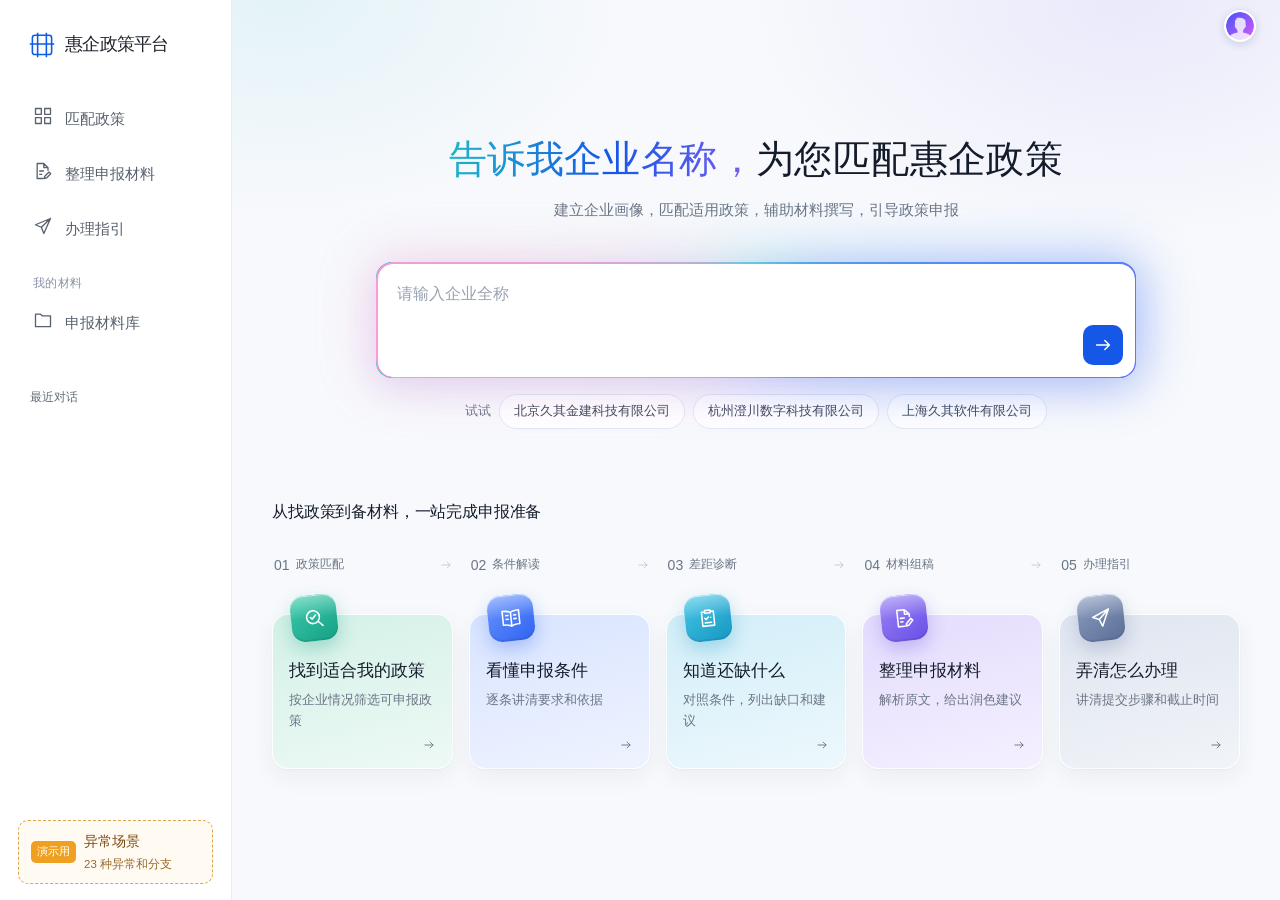
==== commit c86ac1eb: "Publish v2.4: soft workbench home, taller input, floating intake, focus glow Co-Authored-By: Claude " ====
--- a/index.html
+++ b/index.html
@@ -4,7 +4,7 @@
   <meta charset="utf-8">
   <meta name="viewport" content="width=device-width,initial-scale=1">
   <meta name="theme-color" content="#f5f6f8">
-  <title>企政策智能体V2.3</title>
+  <title>惠企政策智能体V2.4</title>
   <meta name="description" content="企政策智能体V2.3">
   <meta property="og:title" content="企政策智能体V2.3">
   <meta property="og:description" content="企政策智能体V2.3">
@@ -22,6 +22,7 @@
   <link rel="stylesheet" href="start-home.css?v=glass-d11-check">
   <link rel="stylesheet" href="aurora-glass.css?v=glass-d11-check">
   <link rel="stylesheet" href="v23.css?v=guide-1113">
+  <link rel="stylesheet" href="calm.css?v=soft-1116">
   <script defer src="expert-personas.js?v=subsidy-1110"></script>
   <script defer src="sim.js?v=real-1112"></script>
   <script defer src="public-policy-data.js?v=upload-1113"></script>
@@ -30,13 +31,13 @@
   <script defer src="demo-data.js?v=glass-d11-check"></script>
   <script defer src="store.js?v=v23-share-1112"></script>
   <script defer src="materials.js?v=ai-1112"></script>
-  <script defer src="views.js?v=glass-d11-check"></script>
+  <script defer src="views.js?v=soft-1116b"></script>
   <script defer src="match.js?v=revert-1113"></script>
   <script defer src="chat.js?v=revert-1113"></script>
   <script defer src="project-workspace.js?v=real-1112b"></script>
   <script defer src="batch.js?v=v23-own"></script>
   <script defer src="scenarios.js?v=prd-1113"></script>
-  <script defer src="app.js?v=edit-1112"></script>
+  <script defer src="app.js?v=soft-1116"></script>
 </head>
 <body>
   <a class="skip-link" href="#page-content">跳到主要内容</a>
--- a/calm.css
+++ b/calm.css
@@ -0,0 +1,118 @@
+/* v2.4 柔和工作台视觉层：浅底、局部渐变、彩色浅卡。覆盖 aurora-glass。 */
+:root {
+  --c-ground:#f7f9fc;
+  --c-surface:#fff;
+  --c-line:#e8ecf3;
+  --c-ink:#141c2b;
+  --c-text:#3d4757;
+  --c-muted:#6b7585;
+  --c-brand:#1557e6;
+  --c-brand-hover:#0f49c8;
+  --c-brand-soft:#e9f0fe;
+  --c-grad:linear-gradient(90deg,#1fb6c9 0%,#1557e6 52%,#7b5cf0 100%);
+}
+html { background:var(--c-ground); }
+body::before { content:""; display:block; position:fixed; inset:0; z-index:-1; pointer-events:none; background:radial-gradient(42% 38% at 88% 0%,rgba(123,92,240,.10),transparent 70%),radial-gradient(38% 34% at 22% 0%,rgba(31,182,201,.09),transparent 70%),var(--c-ground); }
+.sidebar { background:#fff; -webkit-backdrop-filter:none; backdrop-filter:none; border-right:1px solid var(--c-line); box-shadow:none; }
+.primary-nav a { border-radius:10px; }
+.primary-nav a:hover { background:#f3f5f9; }
+.primary-nav a.is-active { background:var(--c-brand-soft); color:var(--c-brand); box-shadow:none; font-weight:600; }
+.mobile-header { background:#fff; -webkit-backdrop-filter:none; backdrop-filter:none; border-bottom:1px solid var(--c-line); }
+.button-primary { background:var(--c-brand); box-shadow:none; }
+.button-primary:hover { background:var(--c-brand-hover); box-shadow:none; }
+.start-hero { background:transparent; min-height:auto; padding:112px 40px 40px; -webkit-mask-image:none; mask-image:none; }
+.start-hero::before,.start-hero::after { display:none; animation:none; }
+.start-hero h1 { color:var(--c-ink); text-shadow:none; font-weight:700; font-size:clamp(28px,3.2cqw,40px); line-height:1.3; letter-spacing:.01em; }
+.start-hero-grad { background:var(--c-grad); -webkit-background-clip:text; background-clip:text; color:transparent; }
+.start-hero-form>p { color:var(--c-muted); font-size:14px; margin:12px 0 0; text-shadow:none; }
+.start-hero-field { max-width:720px; width:100%; height:56px; margin:32px auto 0; display:flex; align-items:center; padding:0 8px 0 18px; border:1px solid transparent; border-radius:12px; background:linear-gradient(#fff,#fff) padding-box,linear-gradient(90deg,#5fcbdb,#7896ff 50%,#ad92ff) border-box; box-shadow:0 8px 28px rgba(50,80,190,.08); -webkit-backdrop-filter:none; backdrop-filter:none; transform:none; }
+.start-hero-field:hover { background:linear-gradient(#fff,#fff) padding-box,linear-gradient(90deg,#5fcbdb,#7896ff 50%,#ad92ff) border-box; box-shadow:0 10px 32px rgba(50,80,190,.12); transform:none; }
+.start-hero-field:focus-within { background:linear-gradient(#fff,#fff) padding-box,var(--c-grad) border-box; box-shadow:0 0 0 3px rgba(21,87,230,.10),0 10px 32px rgba(50,80,190,.12); transform:none; }
+.start-hero-field:active { transform:none; }
+.start-hero-field input { position:static; inset:auto; flex:1; min-width:0; width:auto; height:100%; padding:0; border:0; background:transparent; font-size:15px; color:var(--c-ink); outline:none; }
+.start-hero-field input::placeholder { color:#9aa3b2; }
+.start-hero-field .start-hero-go { position:static; inset:auto; flex:0 0 38px; width:38px; height:38px; border-radius:10px; background:var(--c-brand); box-shadow:none; transform:none; }
+.start-hero-field .start-hero-go:hover { background:var(--c-brand-hover); box-shadow:none; transform:none; }
+.start-hero-field .start-hero-go:active,.start-hero-go:hover .icon { transform:none; }
+.start-hero-chips { max-width:720px; margin:14px auto 0; display:flex; flex-wrap:wrap; justify-content:center; gap:8px; align-items:center; }
+.start-hero-chips-label { font-size:13px; color:var(--c-muted); }
+.start-hero-chip { font-size:13px; color:var(--c-text); background:rgba(255,255,255,.85); border:1px solid #dfe6f3; border-radius:999px; padding:6px 14px; cursor:pointer; transition:color .15s,border-color .15s,background .15s; }
+.start-hero-chip:hover { border-color:var(--c-brand); color:var(--c-brand); background:#fff; }
+.start-hero-chip:focus-visible { outline:2px solid var(--c-brand); outline-offset:2px; }
+.start-steps { max-width:1180px; margin:0 auto; padding:0 40px 64px; }
+.start-steps>header { margin-bottom:0; }
+#start-steps-heading { color:var(--c-ink); font-size:16px; font-weight:600; margin-bottom:28px; }
+.start-step-head { font-size:12px; color:var(--c-muted); }
+.start-step-number { color:var(--c-muted); font-weight:500; font-variant-numeric:tabular-nums; font-size:14px; }
+.start-step-arrow,.start-step:hover .start-step-arrow { color:#c3cbd8; transform:none; }
+.start-step:nth-child(1) { --tint-a:#d3f1e7; --tint-b:#eef9f5; --icon-a:#3ccbab; --icon-b:#16a085; --icon-shadow:rgba(22,160,133,.30); }
+.start-step:nth-child(2) { --tint-a:#d8e4ff; --tint-b:#eff3ff; --icon-a:#6a96ff; --icon-b:#2f63f0; --icon-shadow:rgba(47,99,240,.30); }
+.start-step:nth-child(3) { --tint-a:#d2eef8; --tint-b:#edf8fc; --icon-a:#45c6e6; --icon-b:#1797c2; --icon-shadow:rgba(23,151,194,.30); }
+.start-step:nth-child(4) { --tint-a:#e4dcfd; --tint-b:#f4f0ff; --icon-a:#9a82f7; --icon-b:#6a4fe6; --icon-shadow:rgba(106,79,230,.30); }
+.start-step:nth-child(5) { --tint-a:#dfe5f0; --tint-b:#f1f4f8; --icon-a:#8a9cc0; --icon-b:#5b6f96; --icon-shadow:rgba(91,111,150,.28); }
+.start-step-card { position:relative; overflow:visible; min-height:132px; padding:34px 16px 16px; gap:0; text-align:left; border:1px solid rgba(255,255,255,.9); border-radius:16px; background:linear-gradient(165deg,var(--tint-a),var(--tint-b)); -webkit-backdrop-filter:none; backdrop-filter:none; box-shadow:0 1px 2px rgba(30,50,90,.04),0 8px 24px rgba(30,50,90,.06); transition:transform .2s ease,box-shadow .2s ease; }
+.start-step-card::after { display:none; }
+.start-step-card:hover { background:linear-gradient(165deg,var(--tint-a),var(--tint-b)); border-color:rgba(255,255,255,.9); transform:translateY(-3px); box-shadow:0 2px 4px rgba(30,50,90,.05),0 16px 36px rgba(30,50,90,.10); }
+.start-step-card:focus-visible { outline:2px solid var(--c-brand); outline-offset:3px; }
+.start-step-card>strong,.start-step-card:hover>strong { font-size:17px; font-weight:700; color:var(--c-ink); margin-top:10px; display:block; }
+.start-step-desc { font-size:13px; color:var(--c-muted); margin-top:6px; }
+.start-step-cta { color:var(--c-muted); }
+.start-step-card:hover .start-step-cta { color:var(--c-brand); }
+.start-step-card:hover .start-step-cta .icon { transform:none; }
+.start-step-icon,.start-step-card:hover .start-step-icon { position:absolute; top:-20px; left:18px; width:46px; height:46px; border-radius:13px; display:grid; place-items:center; overflow:hidden; background:linear-gradient(145deg,var(--icon-a),var(--icon-b)); color:#fff; box-shadow:0 8px 18px var(--icon-shadow),inset 0 1px 0 rgba(255,255,255,.55),inset 0 -2px 0 rgba(0,0,0,.08); transform:rotate(-6deg); transition:transform .25s ease; }
+.start-step-icon::before { content:""; position:absolute; inset:0 0 50% 0; background:linear-gradient(180deg,rgba(255,255,255,.38),rgba(255,255,255,0)); pointer-events:none; }
+.start-step-icon .icon { width:22px; height:22px; position:relative; }
+.start-step-card:hover .start-step-icon { transform:rotate(0deg) translateY(-2px); }
+.start-steps ol { grid-template-columns:repeat(5,minmax(0,1fr)); gap:16px; }
+@media (min-width:1100px) { .start-step-arrow { display:inline-flex; } }
+@media (min-width:701px) and (max-width:1099px) { .start-steps ol { grid-template-columns:repeat(3,minmax(0,1fr)); } }
+@media (max-width:700px) {
+  .start-hero { padding:56px 16px 28px; }
+  .start-hero-grad { display:block; }
+  .start-hero-field { height:52px; font-size:16px; }
+  .start-hero-field input { font-size:16px; }
+  .start-steps { padding:0 16px 40px; }
+  .start-steps ol { grid-template-columns:minmax(0,1fr); row-gap:32px; }
+}
+@media (prefers-reduced-motion:reduce) {
+  .start-step-card,.start-step-card:hover { transform:none; transition:none; }
+  .start-step-icon,.start-step-card:hover .start-step-icon { transform:rotate(-6deg); transition:none; }
+}
+
+/* 首屏加高：输入框约 2.5 行，按钮落在右下；整体留白放大让第一屏饱满。 */
+.start-hero { padding:clamp(96px,15vh,152px) 40px 48px; }
+.start-hero h1 { font-size:clamp(30px,3.6cqw,44px); }
+.start-hero-form>p { font-size:15px; margin-top:14px; }
+.start-hero-field { position:relative; max-width:760px; height:116px; margin-top:40px; align-items:flex-start; padding:18px 64px 18px 20px; border-radius:16px; }
+.start-hero-field input { height:26px; font-size:16px; line-height:26px; }
+.start-hero-field .start-hero-go { position:absolute; inset:auto 12px 12px auto; width:40px; height:40px; }
+.start-hero-chips { max-width:760px; margin-top:16px; }
+.start-steps { padding-top:24px; }
+#start-steps-heading { margin-bottom:32px; }
+.start-step-card { min-height:150px; }
+
+/* 企业类型等追问：悬浮在示例企业下方，不占文档流，下面的卡片不再跳动。 */
+.start-hero { overflow:visible; position:relative; z-index:5; }
+.start-hero-form { position:relative; max-width:760px; }
+.start-hero-box { position:relative; z-index:2; max-width:760px; margin:0 auto; }
+.start-hero-box>.start-intake { position:absolute; z-index:30; top:calc(100% + 8px); left:0; right:0; width:auto; max-height:min(56vh,480px); margin:0; overflow:auto; border:1px solid var(--c-line); border-radius:16px; background:#fff; box-shadow:0 2px 6px rgba(20,40,90,.06),0 24px 56px rgba(20,40,90,.16); }
+
+@media (max-width:700px) {
+  .start-hero { padding:56px 16px 28px; }
+  .start-hero-field { height:104px; padding:16px 60px 16px 16px; }
+  .start-hero-box>.start-intake { max-height:60vh; }
+}
+.start-hero-form:has([data-home-intake]) .start-hero-chips { visibility:hidden; }
+
+/* 输入框激活：流动渐变描边 + 背后柔光，角度用 @property 动画旋转。 */
+@property --glow-angle { syntax:'<angle>'; initial-value:0deg; inherits:false; }
+@keyframes glow-spin { to { --glow-angle:360deg; } }
+.start-hero-field::before,.start-hero-field::after { content:""; position:absolute; pointer-events:none; opacity:0; transition:opacity .3s ease; }
+.start-hero-field::before { inset:-1px; padding:1.5px; border-radius:17px; background:conic-gradient(from var(--glow-angle),#5fcbdb,#4f7dff,#ad92ff,#ff9ad5,#5fcbdb); -webkit-mask:linear-gradient(#000 0 0) content-box,linear-gradient(#000 0 0); -webkit-mask-composite:xor; mask:linear-gradient(#000 0 0) content-box exclude,linear-gradient(#000 0 0); }
+.start-hero-field::after { inset:-8px; z-index:-1; border-radius:24px; background:conic-gradient(from var(--glow-angle),rgba(95,203,219,.7),rgba(79,125,255,.7),rgba(173,146,255,.7),rgba(255,154,213,.55),rgba(95,203,219,.7)); filter:blur(26px); }
+.start-hero-field:focus-within::before { opacity:1; animation:glow-spin 4s linear infinite; }
+.start-hero-field:focus-within::after { opacity:.6; animation:glow-spin 4s linear infinite; }
+.start-hero-field:focus-within { box-shadow:0 10px 32px rgba(50,80,190,.10); }
+@media (prefers-reduced-motion: reduce) {
+  .start-hero-field:focus-within::before,.start-hero-field:focus-within::after { animation:none; }
+}
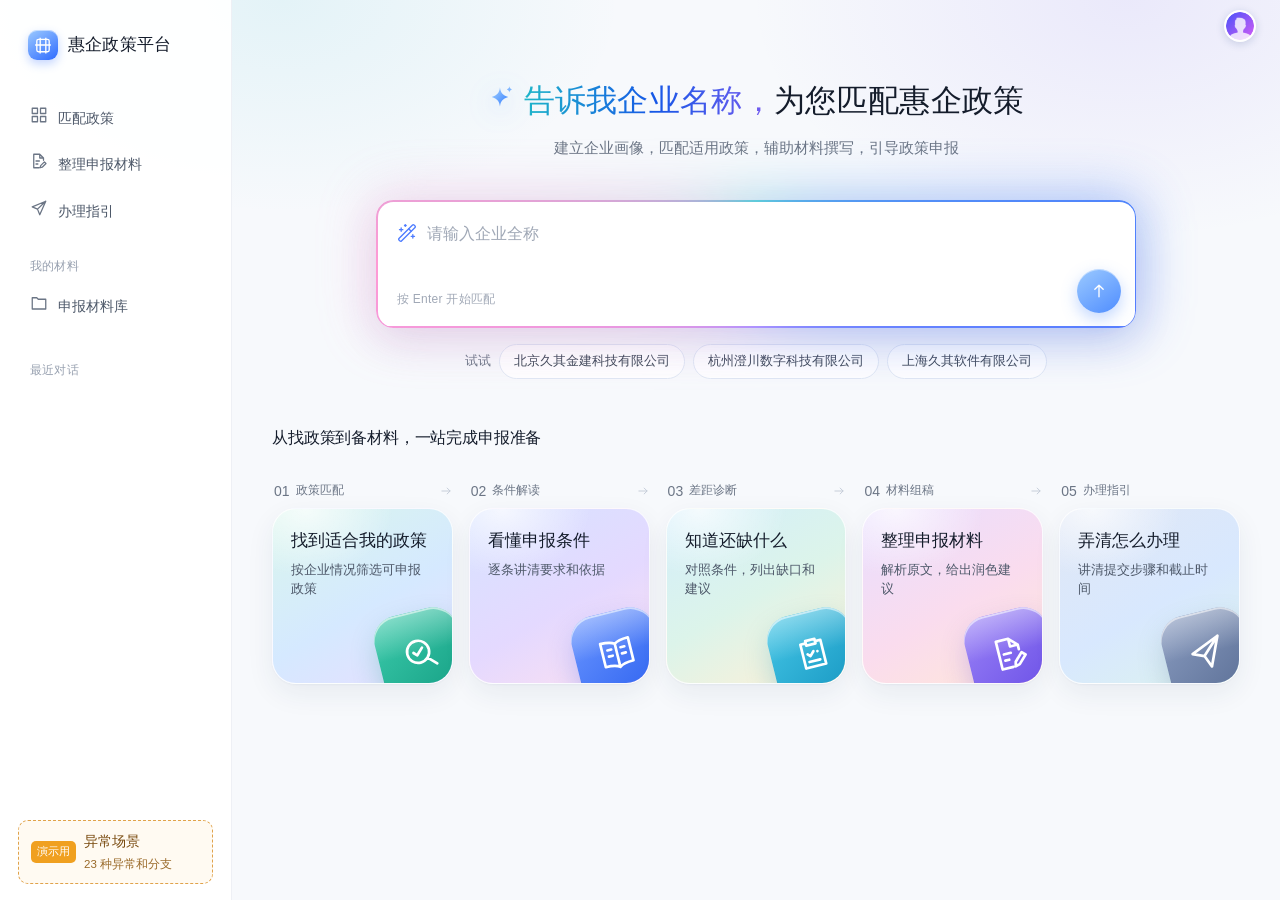
==== commit 3299d2e1: "Publish v2.4: Iconly-style input and cards, unified sidebar, inline star title Co-Authored-By: Claud" ====
--- a/index.html
+++ b/index.html
@@ -22,7 +22,7 @@
   <link rel="stylesheet" href="start-home.css?v=glass-d11-check">
   <link rel="stylesheet" href="aurora-glass.css?v=glass-d11-check">
   <link rel="stylesheet" href="v23.css?v=guide-1113">
-  <link rel="stylesheet" href="calm.css?v=soft-1116">
+  <link rel="stylesheet" href="calm.css?v=iconly-1116">
   <script defer src="expert-personas.js?v=subsidy-1110"></script>
   <script defer src="sim.js?v=real-1112"></script>
   <script defer src="public-policy-data.js?v=upload-1113"></script>
@@ -31,7 +31,7 @@
   <script defer src="demo-data.js?v=glass-d11-check"></script>
   <script defer src="store.js?v=v23-share-1112"></script>
   <script defer src="materials.js?v=ai-1112"></script>
-  <script defer src="views.js?v=soft-1116b"></script>
+  <script defer src="views.js?v=iconly-1116d"></script>
   <script defer src="match.js?v=revert-1113"></script>
   <script defer src="chat.js?v=revert-1113"></script>
   <script defer src="project-workspace.js?v=real-1112b"></script>
--- a/calm.css
+++ b/calm.css
@@ -116,3 +116,77 @@
 @media (prefers-reduced-motion: reduce) {
   .start-hero-field:focus-within::before,.start-hero-field:focus-within::after { animation:none; }
 }
+
+/* v2.4b 参考 Iconly：白卡输入框（魔杖图标、提示、圆形渐变发送）＋虹彩大卡片与大号立体图标。 */
+.start-hero-spark { display:block; width:44px; height:44px; margin:0 auto 14px; filter:drop-shadow(0 6px 14px rgba(47,123,255,.35)); }
+.start-hero-field { height:128px; padding:20px 64px 20px 50px; border-radius:20px; border:1px solid #e6eaf2; background:#fff; box-shadow:0 1px 2px rgba(20,30,60,.04),0 14px 40px rgba(60,80,140,.08); }
+.start-hero-field:hover { border-color:#d8deea; background:#fff; box-shadow:0 1px 2px rgba(20,30,60,.04),0 16px 44px rgba(60,80,140,.11); }
+.start-hero-field:focus-within { border-color:transparent; background:#fff; box-shadow:0 14px 40px rgba(60,80,140,.10); }
+.start-hero-wand { position:absolute; left:20px; top:22px; color:#6b7585; display:flex; }
+.start-hero-field:focus-within .start-hero-wand { color:#4f7dff; }
+.start-hero-field input { font-size:16px; height:26px; line-height:26px; }
+.start-hero-field input::placeholder { color:#a0a8b6; }
+.start-hero-hint { position:absolute; left:20px; bottom:18px; font-size:12px; color:#a0a8b6; letter-spacing:.02em; pointer-events:none; }
+.start-hero-field .start-hero-go { position:absolute; right:14px; bottom:14px; width:44px; height:44px; border-radius:50%; background:linear-gradient(145deg,#9ccaff 0%,#4f8dff 100%); box-shadow:0 6px 16px rgba(79,141,255,.35),inset 0 1px 0 rgba(255,255,255,.45); border:0; }
+.start-hero-field .start-hero-go:hover { background:linear-gradient(145deg,#86bbff,#3a7bff); box-shadow:0 8px 20px rgba(58,123,255,.4); transform:none; }
+.start-hero-field .start-hero-go .icon,.start-hero-field .start-hero-go svg,.start-hero-field .start-hero-go:hover .icon,.start-hero-field .start-hero-go:focus .icon,.start-hero-field .start-hero-go:active .icon { transform:rotate(-90deg); width:20px; height:20px; color:#fff; }
+.start-step:nth-child(1) { --tile:linear-gradient(150deg,#d9f6ec 0%,#d5e9ff 55%,#e7deff 100%); }
+.start-step:nth-child(2) { --tile:linear-gradient(150deg,#d7e3ff 0%,#e4d9ff 55%,#fde0f0 100%); }
+.start-step:nth-child(3) { --tile:linear-gradient(150deg,#d3eefb 0%,#dcf4ea 50%,#fff0d6 100%); }
+.start-step:nth-child(4) { --tile:linear-gradient(150deg,#e8deff 0%,#fadcee 55%,#ffe7d8 100%); }
+.start-step:nth-child(5) { --tile:linear-gradient(150deg,#e0e7f5 0%,#d8e8fe 55%,#dcf3ee 100%); }
+.start-steps { padding-top:0; }
+.start-step-card { position:relative; overflow:hidden; min-height:176px; margin-top:0; padding:20px 18px; border-radius:24px; border:1px solid rgba(255,255,255,.8); background:radial-gradient(70% 55% at 18% 0%,rgba(255,255,255,.75),rgba(255,255,255,0) 70%),var(--tile); box-shadow:0 1px 2px rgba(30,50,90,.04),0 10px 28px rgba(30,50,90,.07); text-align:left; display:flex; flex-direction:column; align-items:flex-start; }
+.start-step-card:hover { background:radial-gradient(70% 55% at 18% 0%,rgba(255,255,255,.75),rgba(255,255,255,0) 70%),var(--tile); transform:translateY(-3px); box-shadow:0 2px 4px rgba(30,50,90,.05),0 18px 40px rgba(30,50,90,.12); }
+.start-step-card>strong,.start-step-card:hover>strong { margin-top:0; font-size:17px; font-weight:700; color:#141c2b; max-width:none; }
+.start-step-desc { margin-top:6px; font-size:13px; color:#4d5869; max-width:none; line-height:1.5; padding-right:4px; }
+.start-step-cta { display:none; }
+.start-step-icon,.start-step-card:hover .start-step-icon { position:absolute; top:auto; left:auto; right:-10px; bottom:-12px; width:84px; height:84px; border-radius:24px; transform:rotate(-14deg); background:linear-gradient(145deg,var(--icon-a),var(--icon-b)); box-shadow:0 14px 28px var(--icon-shadow),inset 0 2px 0 rgba(255,255,255,.55),inset 0 -4px 0 rgba(0,0,0,.08); transition:transform .3s ease; }
+.start-step-icon .icon,.start-step-icon svg { width:38px; height:38px; color:#fff; }
+.start-step-card:hover .start-step-icon { transform:rotate(-6deg) translate(-4px,-4px); }
+.start-step-card:focus-visible { outline:2px solid #1557e6; outline-offset:3px; }
+@media (max-width:700px) {
+  .start-hero-field { height:116px; padding:18px 60px 18px 46px; }
+  .start-hero-wand { left:16px; top:20px; }
+  .start-hero-hint { left:16px; bottom:16px; }
+  .start-hero-field .start-hero-go { width:40px; height:40px; right:12px; bottom:12px; }
+  .start-step-card { min-height:128px; }
+  .start-step-icon,.start-step-card:hover .start-step-icon { width:68px; height:68px; right:-8px; bottom:-10px; }
+  .start-step-icon .icon,.start-step-icon svg { width:30px; height:30px; }
+  .start-step-card>strong,.start-step-card:hover>strong,.start-step-desc { max-width:none; }
+  .start-steps ol { row-gap:16px; padding-top:0; }
+}
+@media (prefers-reduced-motion:reduce) {
+  .start-step-card,.start-step-card:hover { transform:none; transition:none; }
+  .start-step-icon,.start-step-card:hover .start-step-icon { transform:rotate(-14deg); transition:none; }
+}
+
+/* v2.4c 侧栏：与首页同一套语言——品牌标做成光泽渐变方块，导航圆角 12px，分组标题统一字号颜色与左对齐。 */
+.sidebar { background:rgba(255,255,255,.92); border-right:1px solid #eef0f5; }
+.brand { gap:10px; font-size:17px; font-weight:700; color:#141c2b; letter-spacing:.01em; }
+.brand svg { flex:0 0 30px; width:30px; height:30px; padding:6px; box-sizing:border-box; border-radius:9px; background:linear-gradient(145deg,#9ccaff 0%,#2f6bff 100%); box-shadow:0 4px 10px rgba(47,107,255,.28),inset 0 1px 0 rgba(255,255,255,.5); }
+.brand svg rect,.brand svg path { fill:none; stroke:#fff; stroke-width:2.4; }
+.primary-nav { gap:2px; }
+.primary-nav a { gap:10px; padding:10px 12px; border-radius:12px; font-size:14px; color:#4d5869; transition:background-color .15s,color .15s; }
+.primary-nav a .icon { width:18px; height:18px; stroke-width:1.7; color:#6b7585; }
+.primary-nav a:hover { background:#f3f5fa; color:#141c2b; }
+.primary-nav a:hover .icon { color:#141c2b; }
+.primary-nav a.is-active { background:linear-gradient(90deg,#e8f0ff,#f0ebff); color:#1f4fd8; font-weight:600; box-shadow:none; }
+.primary-nav a.is-active .icon { color:#1f4fd8; }
+.sidebar-section-heading,.sidebar-section-heading.nav-group-heading { margin:22px 0 6px; padding:0 12px; font-size:12px; font-weight:500; color:#98a1b0; letter-spacing:.02em; }
+.sidebar-projects { margin-top:10px; padding:0; }
+.recent-project { padding:8px 12px; border-radius:10px; font-size:13px; color:#4d5869; }
+.recent-project:hover { background:#f3f5fa; color:#141c2b; }
+.recent-project.is-active { background:linear-gradient(90deg,#e8f0ff,#f0ebff); color:#1f4fd8; }
+
+/* v2.4d 首屏上移：星芒并入标题行首，顶部留白收紧，给追问弹窗留出空间。 */
+.start-hero { padding-top:clamp(48px,9vh,104px); }
+.start-hero h1 { display:block; text-align:center; font-size:clamp(28px,3cqw,40px); }
+@media (min-width:901px) { .start-hero h1 { white-space:nowrap; } }
+.start-hero h1>label { display:inline; }
+.start-hero h1 .start-hero-spark { display:inline-block; width:.9em; height:.9em; margin:0 .25em 0 0; vertical-align:-.04em; }
+.start-hero h1 .start-hero-spark svg { width:100%; height:100%; display:block; }
+@media (max-width:700px) {
+  .start-hero { padding-top:40px; }
+  .start-hero h1 .start-hero-spark { display:block; width:36px; height:36px; margin:0 auto 8px; }
+}
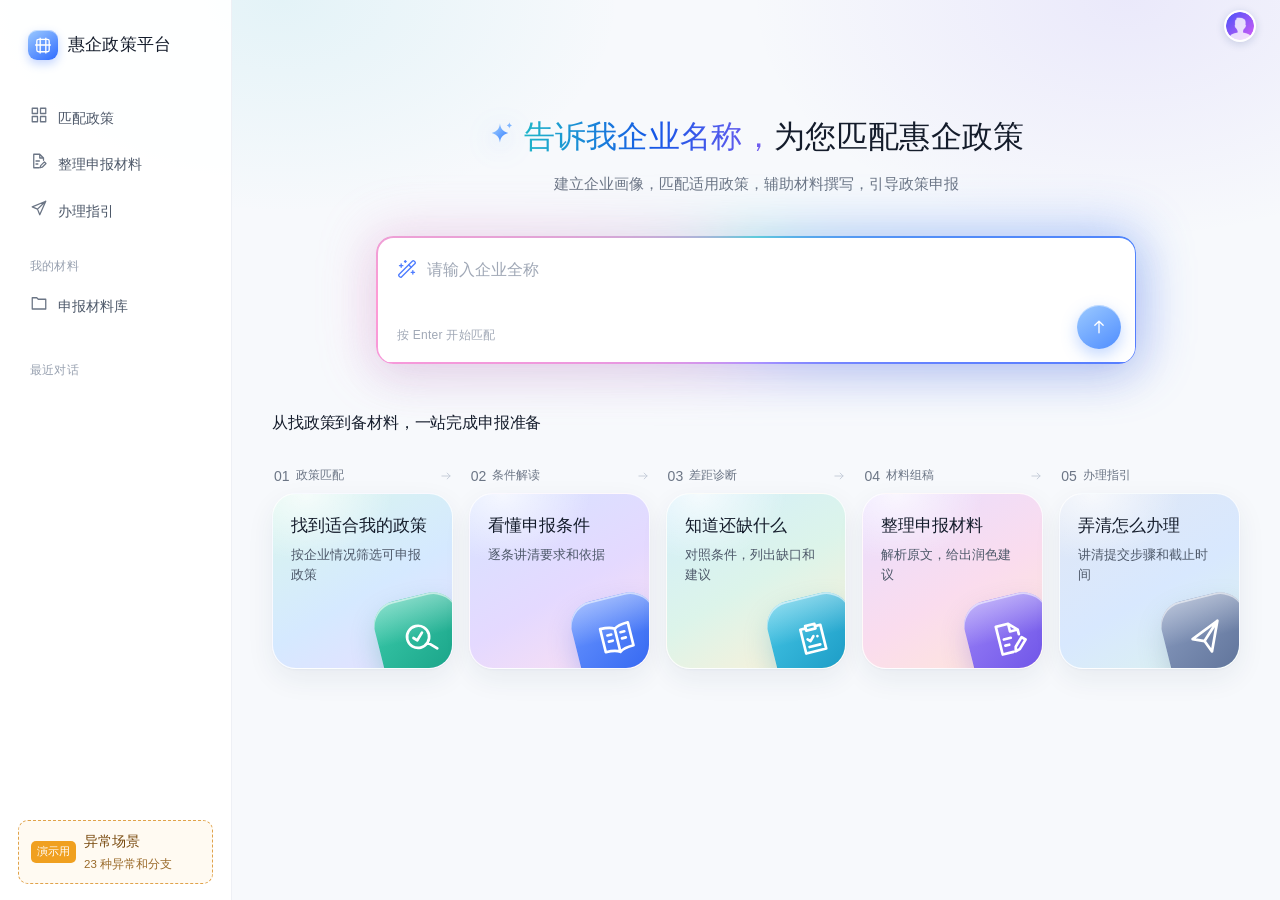
==== commit 1c333fdd: "Publish v2.4: remove example company chips from home Co-Authored-By: Claude Opus 5.5 <noreply@anthro" ====
--- a/index.html
+++ b/index.html
@@ -31,7 +31,7 @@
   <script defer src="demo-data.js?v=glass-d11-check"></script>
   <script defer src="store.js?v=v23-share-1112"></script>
   <script defer src="materials.js?v=ai-1112"></script>
-  <script defer src="views.js?v=iconly-1116d"></script>
+  <script defer src="views.js?v=nochips-1116"></script>
   <script defer src="match.js?v=revert-1113"></script>
   <script defer src="chat.js?v=revert-1113"></script>
   <script defer src="project-workspace.js?v=real-1112b"></script>
--- a/calm.css
+++ b/calm.css
@@ -180,7 +180,7 @@
 .recent-project.is-active { background:linear-gradient(90deg,#e8f0ff,#f0ebff); color:#1f4fd8; }
 
 /* v2.4d 首屏上移：星芒并入标题行首，顶部留白收紧，给追问弹窗留出空间。 */
-.start-hero { padding-top:clamp(48px,9vh,104px); }
+.start-hero { padding-top:clamp(72px,13vh,140px); }
 .start-hero h1 { display:block; text-align:center; font-size:clamp(28px,3cqw,40px); }
 @media (min-width:901px) { .start-hero h1 { white-space:nowrap; } }
 .start-hero h1>label { display:inline; }
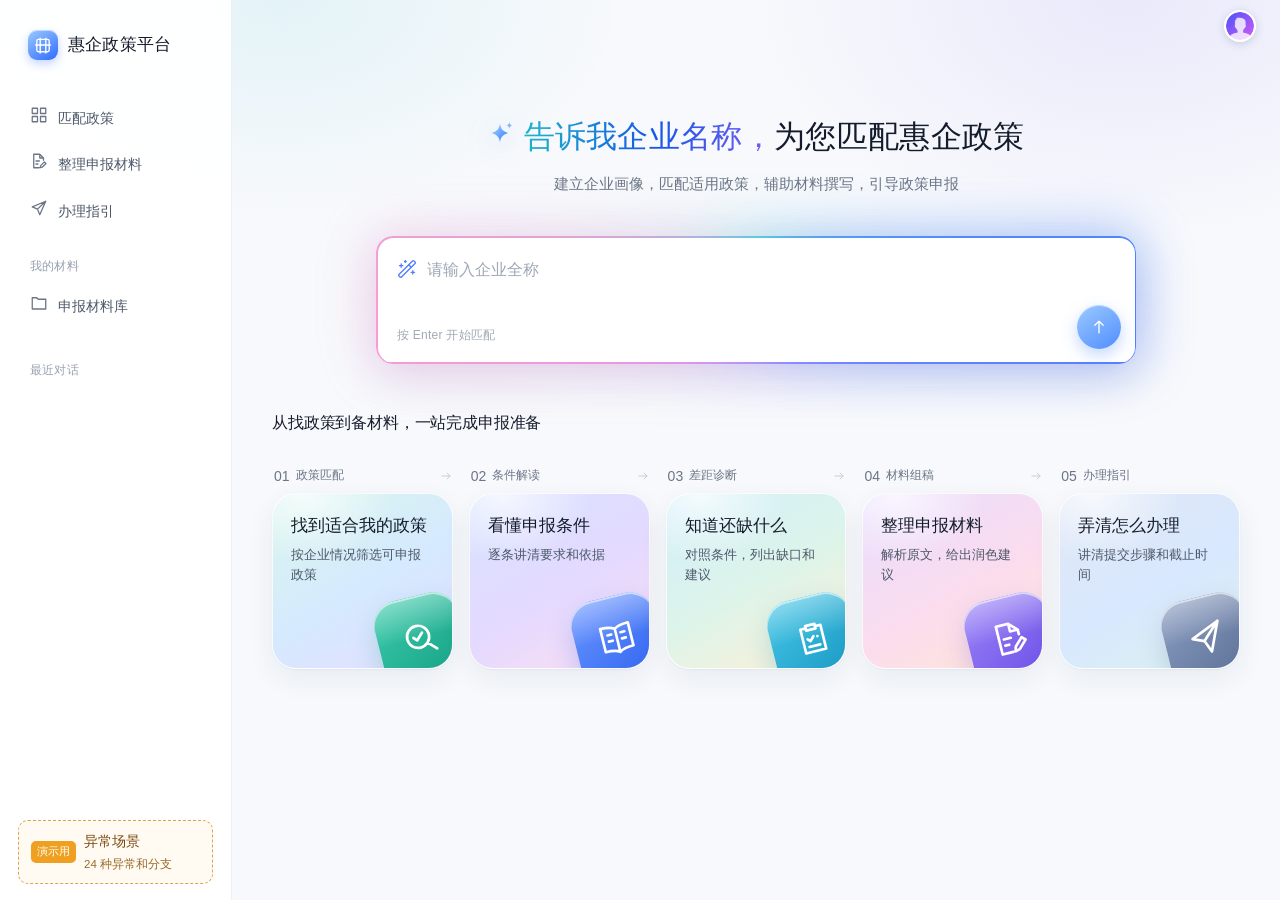
==== commit 6f37ce1d: "Publish v2.4: scenario 24, chat text and uploads that fail content review Co-Authored-By: Claude Opu" ====
--- a/index.html
+++ b/index.html
@@ -17,27 +17,27 @@
   <link rel="stylesheet" href="batch.css?v=glass-d11-check">
   <link rel="stylesheet" href="home-feed.css?v=glass-d11-check">
   <link rel="stylesheet" href="home.css?v=glass-d11-check">
-  <link rel="stylesheet" href="match.css?v=relax-1112b">
+  <link rel="stylesheet" href="match.css?v=mrd-1119">
   <link rel="stylesheet" href="drawer.css?v=glass-d11-check">
   <link rel="stylesheet" href="start-home.css?v=glass-d11-check">
   <link rel="stylesheet" href="aurora-glass.css?v=glass-d11-check">
   <link rel="stylesheet" href="v23.css?v=guide-1113">
-  <link rel="stylesheet" href="calm.css?v=iconly-1116">
+  <link rel="stylesheet" href="calm.css?v=safety-1120">
   <script defer src="expert-personas.js?v=subsidy-1110"></script>
-  <script defer src="sim.js?v=real-1112"></script>
-  <script defer src="public-policy-data.js?v=upload-1113"></script>
+  <script defer src="sim.js?v=safety-1120"></script>
+  <script defer src="public-policy-data.js?v=mrd-1119"></script>
   <script defer src="landing-data.js?v=glass-d11-check"></script>
   <script defer src="home-feed.js?v=glass-d11-check"></script>
   <script defer src="demo-data.js?v=glass-d11-check"></script>
   <script defer src="store.js?v=v23-share-1112"></script>
   <script defer src="materials.js?v=ai-1112"></script>
   <script defer src="views.js?v=nochips-1116"></script>
-  <script defer src="match.js?v=revert-1113"></script>
-  <script defer src="chat.js?v=revert-1113"></script>
+  <script defer src="match.js?v=safety-1120"></script>
+  <script defer src="chat.js?v=safety-1120"></script>
   <script defer src="project-workspace.js?v=real-1112b"></script>
   <script defer src="batch.js?v=v23-own"></script>
-  <script defer src="scenarios.js?v=prd-1113"></script>
-  <script defer src="app.js?v=soft-1116"></script>
+  <script defer src="scenarios.js?v=safety-1120"></script>
+  <script defer src="app.js?v=safety-1120"></script>
 </head>
 <body>
   <a class="skip-link" href="#page-content">跳到主要内容</a>
@@ -61,7 +61,7 @@
       </nav>
       <div class="sidebar-projects"><div class="sidebar-section-heading">最近对话</div><div id="recent-projects"></div></div>
       <!-- 演示入口：和产品导航分开，固定在左下角，正式版不带。 -->
-      <a class="demo-entry" href="#scenarios" data-nav="scenarios" title="一键查看主流程之外的 23 种异常和分支"><span class="demo-entry-tag">演示用</span><strong>异常场景</strong><small>23 种异常和分支</small></a>
+      <a class="demo-entry" href="#scenarios" data-nav="scenarios" title="一键查看主流程之外的 24 种异常和分支"><span class="demo-entry-tag">演示用</span><strong>异常场景</strong><small>24 种异常和分支</small></a>
       <div class="sidebar-bottom"><div class="demo-identity"><span class="identity-mark">企</span><div><strong>企业服务空间</strong></div><span class="demo-dot" aria-hidden="true"></span></div><p id="storage-status" class="storage-status" aria-live="polite"></p></div>
     </aside>
     <div class="app-account">
--- a/match.css
+++ b/match.css
@@ -614,3 +614,28 @@
 .conf-tag.is-low{background:#fff3df;color:#b45309}
 
 .match-only-open{flex:none;white-space:nowrap}
+
+/* V2.4：「以原文为准 / 待确认 / 见政策原文」链到政策原文 */
+a.conf-tag.is-link{text-decoration:underline;text-underline-offset:3px}
+a.conf-tag.is-link:hover{opacity:.85}
+.conf-link{color:inherit;text-decoration:underline;text-decoration-color:#a6b8d8;text-underline-offset:3px}
+.conf-link:hover{color:#1f5fd6}
+
+/* V2.4：AI 结果的点赞 / 点踩反馈 */
+.feedback-row{display:flex;align-items:center;gap:2px;margin-top:12px;padding-top:10px;border-top:1px dashed #dfe5ee;font-size:12px;color:#8a95a5}
+.feedback-ask{margin-right:6px}
+.feedback-vote{display:inline-flex;align-items:center;justify-content:center;width:30px;height:30px;border-radius:8px;color:#8a95a5;transition:background .15s,color .15s}
+.feedback-vote .icon{width:15px;height:15px}
+.feedback-vote:hover{color:#1f5fd6;background:#eef4ff}
+.feedback-vote.is-on{color:#1f5fd6;background:#eef4ff}
+.feedback-reasons{display:flex;flex-wrap:wrap;align-items:center;gap:6px;margin-top:8px;font-size:12px;color:#8a95a5}
+.feedback-reason{padding:3px 10px;border:1px solid #d6dfeb;border-radius:999px;background:#fff;color:#5b6879;font-size:12px;transition:border-color .15s,color .15s}
+.feedback-reason:hover{border-color:#1f5fd6;color:#1f5fd6}
+.review-ai .feedback-row{margin:8px 14px 12px;border-top:0;padding-top:0}
+
+/* V2.4：助手气泡的「重新生成」 */
+.chat-regen{margin-top:2px}
+.chat-regen-button{min-height:26px;padding:2px 0;font-size:12px;color:#98a2b0}
+.chat-regen-button .icon{width:13px;height:13px}
+.chat-regen-button:hover{color:#1f5fd6}
+.chat-regen-pending{color:#8a95a5}
--- a/calm.css
+++ b/calm.css
@@ -190,3 +190,24 @@
   .start-hero { padding-top:40px; }
   .start-hero h1 .start-hero-spark { display:block; width:36px; height:36px; margin:0 auto 8px; }
 }
+
+/* v2.4e 内容安全：被拦截的对话气泡和资料行。 */
+/* 对话：被拦截的用户气泡与“编辑重发”。 */
+.chat-message.chat-user.is-blocked { background:#f3f4f6; color:#8a93a3; }
+.chat-blocked-note { display:flex; flex-wrap:wrap; align-items:center; justify-content:flex-end; gap:2px 4px; margin:6px 0 0; max-width:100%; font-size:12px; line-height:1.7; color:#d93636; text-align:right; }
+.chat-blocked-note .chat-blocked-mark { display:inline-flex; flex:none; }
+.chat-blocked-note .chat-blocked-mark .icon { width:14px; height:14px; }
+.chat-blocked-note .chat-blocked-edit { flex:none; min-height:0; padding:0; font-size:12px; line-height:1.7; color:#1557e6; white-space:nowrap; }
+.chat-blocked-note .chat-blocked-edit:hover { text-decoration:underline; text-underline-offset:3px; }
+
+/* 材料：被拦截的资料行（材料卡和查看抽屉共用红色标签）。 */
+.blocked-tag { display:inline-flex; align-items:center; flex:none; font-size:12px; line-height:18px; padding:2px 8px; color:#d93636; background:#fdecec; border-radius:999px; white-space:nowrap; }
+.prep-file.is-blocked .prep-file-blocked-icon, .review-file-link.is-blocked .review-file-blocked-icon { display:inline-flex; align-items:center; justify-content:center; flex:none; width:32px; height:32px; border-radius:8px; background:#eef0f4; }
+.prep-file.is-blocked .prep-file-blocked-icon .icon, .review-file-link.is-blocked .review-file-blocked-icon .icon { width:16px; height:16px; color:#a0a8b6; }
+.prep-file.is-blocked .prep-file-text { flex:1 1 160px; }
+.prep-blocked-name { display:flex; align-items:center; gap:8px; min-width:0; }
+.prep-blocked-name strong { flex:0 1 auto; }
+.prep-blocked-note, .review-blocked-note { margin:6px 0 0; font-size:12px; line-height:1.7; color:#6b7585; }
+.review-file-link.is-blocked { color:#3c4657; cursor:default; }
+.review-file-link.is-blocked .review-file-name { overflow:hidden; text-overflow:ellipsis; white-space:nowrap; text-decoration:none; }
+.review-file-link.is-blocked:hover { color:#3c4657; }
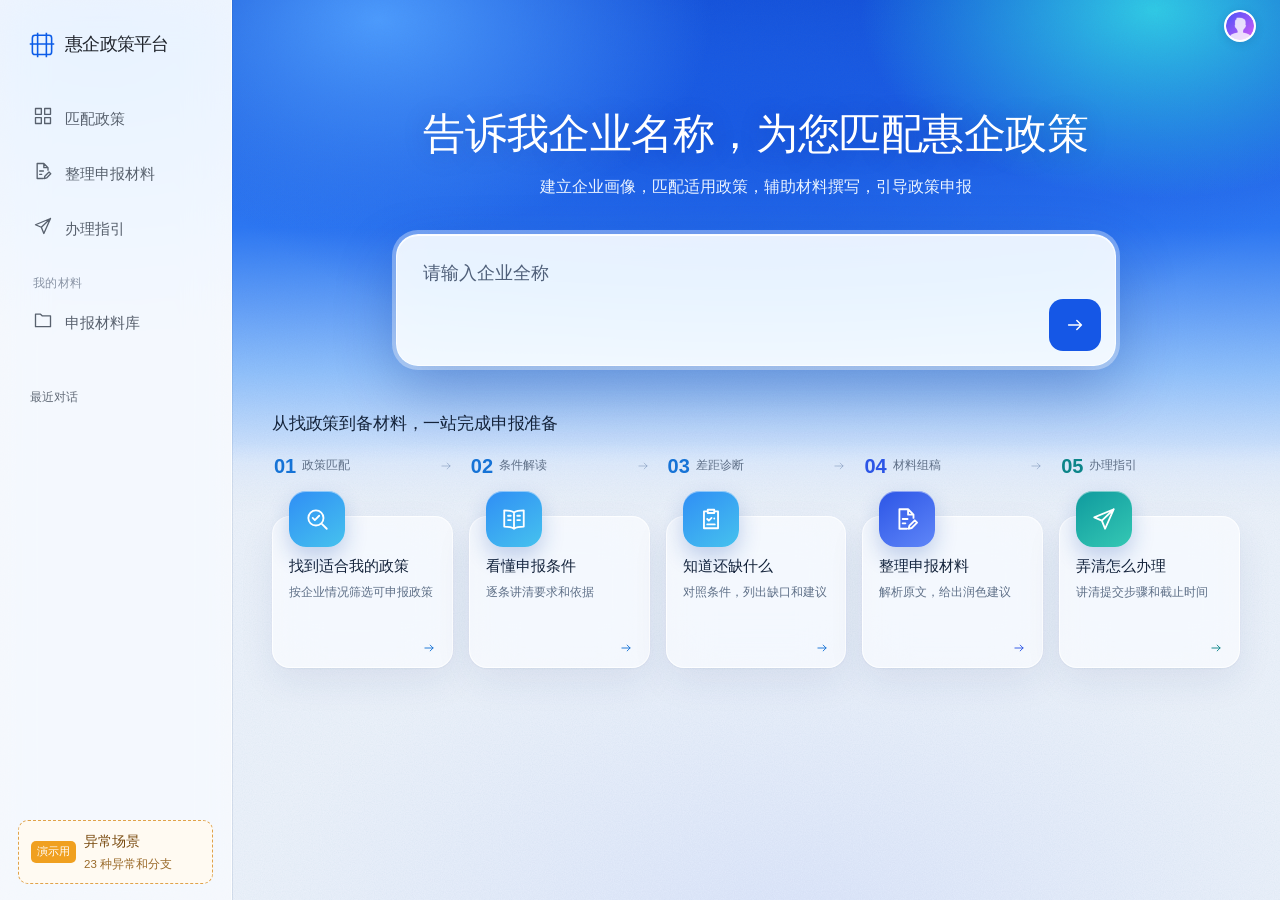
==== commit 0305fde7: "Restore V2.3 (content of 9d488b8); V2.4 moved to huiqi-prep-v2-4-20261120 Co-Authored-By: Claude Opu" ====
--- a/index.html
+++ b/index.html
@@ -4,7 +4,7 @@
   <meta charset="utf-8">
   <meta name="viewport" content="width=device-width,initial-scale=1">
   <meta name="theme-color" content="#f5f6f8">
-  <title>惠企政策智能体V2.4</title>
+  <title>企政策智能体V2.3</title>
   <meta name="description" content="企政策智能体V2.3">
   <meta property="og:title" content="企政策智能体V2.3">
   <meta property="og:description" content="企政策智能体V2.3">
@@ -17,27 +17,26 @@
   <link rel="stylesheet" href="batch.css?v=glass-d11-check">
   <link rel="stylesheet" href="home-feed.css?v=glass-d11-check">
   <link rel="stylesheet" href="home.css?v=glass-d11-check">
-  <link rel="stylesheet" href="match.css?v=mrd-1119">
+  <link rel="stylesheet" href="match.css?v=relax-1112b">
   <link rel="stylesheet" href="drawer.css?v=glass-d11-check">
   <link rel="stylesheet" href="start-home.css?v=glass-d11-check">
   <link rel="stylesheet" href="aurora-glass.css?v=glass-d11-check">
   <link rel="stylesheet" href="v23.css?v=guide-1113">
-  <link rel="stylesheet" href="calm.css?v=safety-1120">
   <script defer src="expert-personas.js?v=subsidy-1110"></script>
-  <script defer src="sim.js?v=safety-1120"></script>
-  <script defer src="public-policy-data.js?v=mrd-1119"></script>
+  <script defer src="sim.js?v=real-1112"></script>
+  <script defer src="public-policy-data.js?v=upload-1113"></script>
   <script defer src="landing-data.js?v=glass-d11-check"></script>
   <script defer src="home-feed.js?v=glass-d11-check"></script>
   <script defer src="demo-data.js?v=glass-d11-check"></script>
   <script defer src="store.js?v=v23-share-1112"></script>
   <script defer src="materials.js?v=ai-1112"></script>
-  <script defer src="views.js?v=nochips-1116"></script>
-  <script defer src="match.js?v=safety-1120"></script>
-  <script defer src="chat.js?v=safety-1120"></script>
+  <script defer src="views.js?v=glass-d11-check"></script>
+  <script defer src="match.js?v=revert-1113"></script>
+  <script defer src="chat.js?v=revert-1113"></script>
   <script defer src="project-workspace.js?v=real-1112b"></script>
   <script defer src="batch.js?v=v23-own"></script>
-  <script defer src="scenarios.js?v=safety-1120"></script>
-  <script defer src="app.js?v=safety-1120"></script>
+  <script defer src="scenarios.js?v=prd-1113"></script>
+  <script defer src="app.js?v=edit-1112"></script>
 </head>
 <body>
   <a class="skip-link" href="#page-content">跳到主要内容</a>
@@ -61,7 +60,7 @@
       </nav>
       <div class="sidebar-projects"><div class="sidebar-section-heading">最近对话</div><div id="recent-projects"></div></div>
       <!-- 演示入口：和产品导航分开，固定在左下角，正式版不带。 -->
-      <a class="demo-entry" href="#scenarios" data-nav="scenarios" title="一键查看主流程之外的 24 种异常和分支"><span class="demo-entry-tag">演示用</span><strong>异常场景</strong><small>24 种异常和分支</small></a>
+      <a class="demo-entry" href="#scenarios" data-nav="scenarios" title="一键查看主流程之外的 23 种异常和分支"><span class="demo-entry-tag">演示用</span><strong>异常场景</strong><small>23 种异常和分支</small></a>
       <div class="sidebar-bottom"><div class="demo-identity"><span class="identity-mark">企</span><div><strong>企业服务空间</strong></div><span class="demo-dot" aria-hidden="true"></span></div><p id="storage-status" class="storage-status" aria-live="polite"></p></div>
     </aside>
     <div class="app-account">
--- a/match.css
+++ b/match.css
@@ -614,28 +614,3 @@
 .conf-tag.is-low{background:#fff3df;color:#b45309}
 
 .match-only-open{flex:none;white-space:nowrap}
-
-/* V2.4：「以原文为准 / 待确认 / 见政策原文」链到政策原文 */
-a.conf-tag.is-link{text-decoration:underline;text-underline-offset:3px}
-a.conf-tag.is-link:hover{opacity:.85}
-.conf-link{color:inherit;text-decoration:underline;text-decoration-color:#a6b8d8;text-underline-offset:3px}
-.conf-link:hover{color:#1f5fd6}
-
-/* V2.4：AI 结果的点赞 / 点踩反馈 */
-.feedback-row{display:flex;align-items:center;gap:2px;margin-top:12px;padding-top:10px;border-top:1px dashed #dfe5ee;font-size:12px;color:#8a95a5}
-.feedback-ask{margin-right:6px}
-.feedback-vote{display:inline-flex;align-items:center;justify-content:center;width:30px;height:30px;border-radius:8px;color:#8a95a5;transition:background .15s,color .15s}
-.feedback-vote .icon{width:15px;height:15px}
-.feedback-vote:hover{color:#1f5fd6;background:#eef4ff}
-.feedback-vote.is-on{color:#1f5fd6;background:#eef4ff}
-.feedback-reasons{display:flex;flex-wrap:wrap;align-items:center;gap:6px;margin-top:8px;font-size:12px;color:#8a95a5}
-.feedback-reason{padding:3px 10px;border:1px solid #d6dfeb;border-radius:999px;background:#fff;color:#5b6879;font-size:12px;transition:border-color .15s,color .15s}
-.feedback-reason:hover{border-color:#1f5fd6;color:#1f5fd6}
-.review-ai .feedback-row{margin:8px 14px 12px;border-top:0;padding-top:0}
-
-/* V2.4：助手气泡的「重新生成」 */
-.chat-regen{margin-top:2px}
-.chat-regen-button{min-height:26px;padding:2px 0;font-size:12px;color:#98a2b0}
-.chat-regen-button .icon{width:13px;height:13px}
-.chat-regen-button:hover{color:#1f5fd6}
-.chat-regen-pending{color:#8a95a5}
